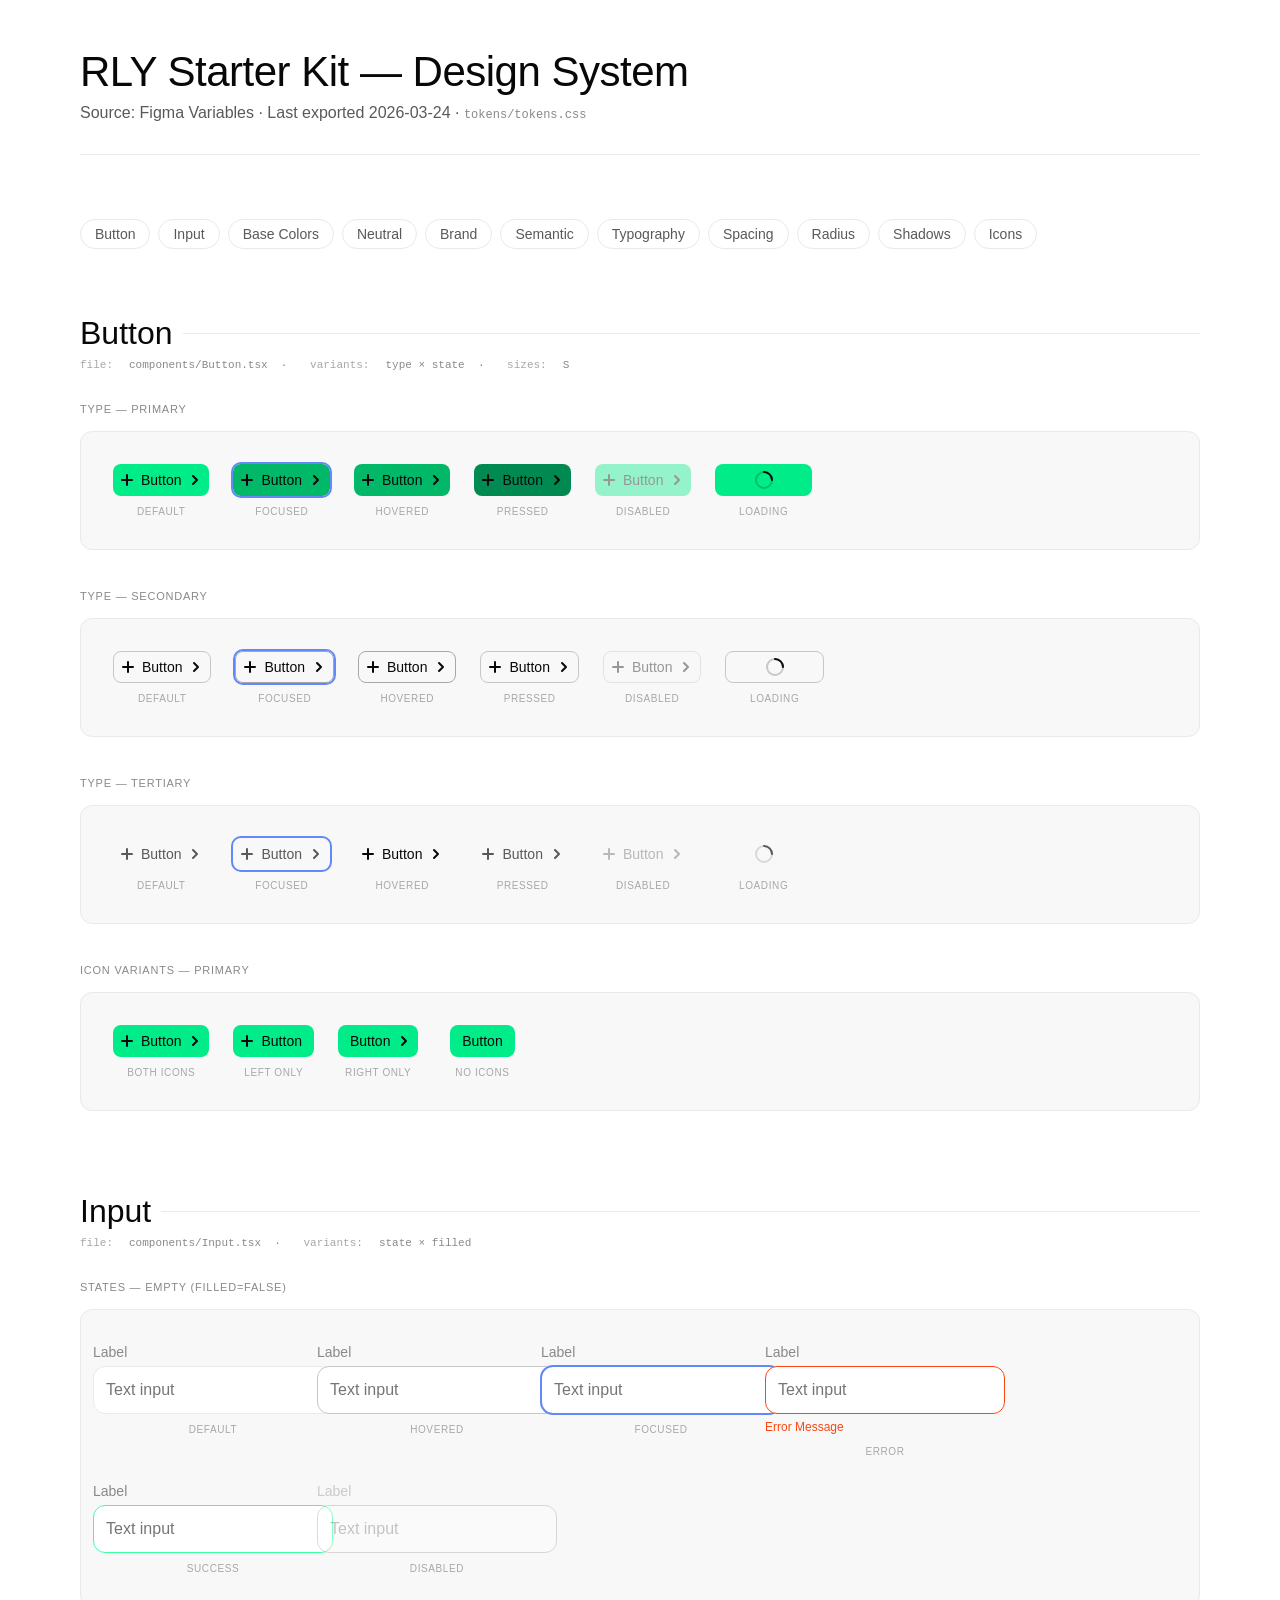
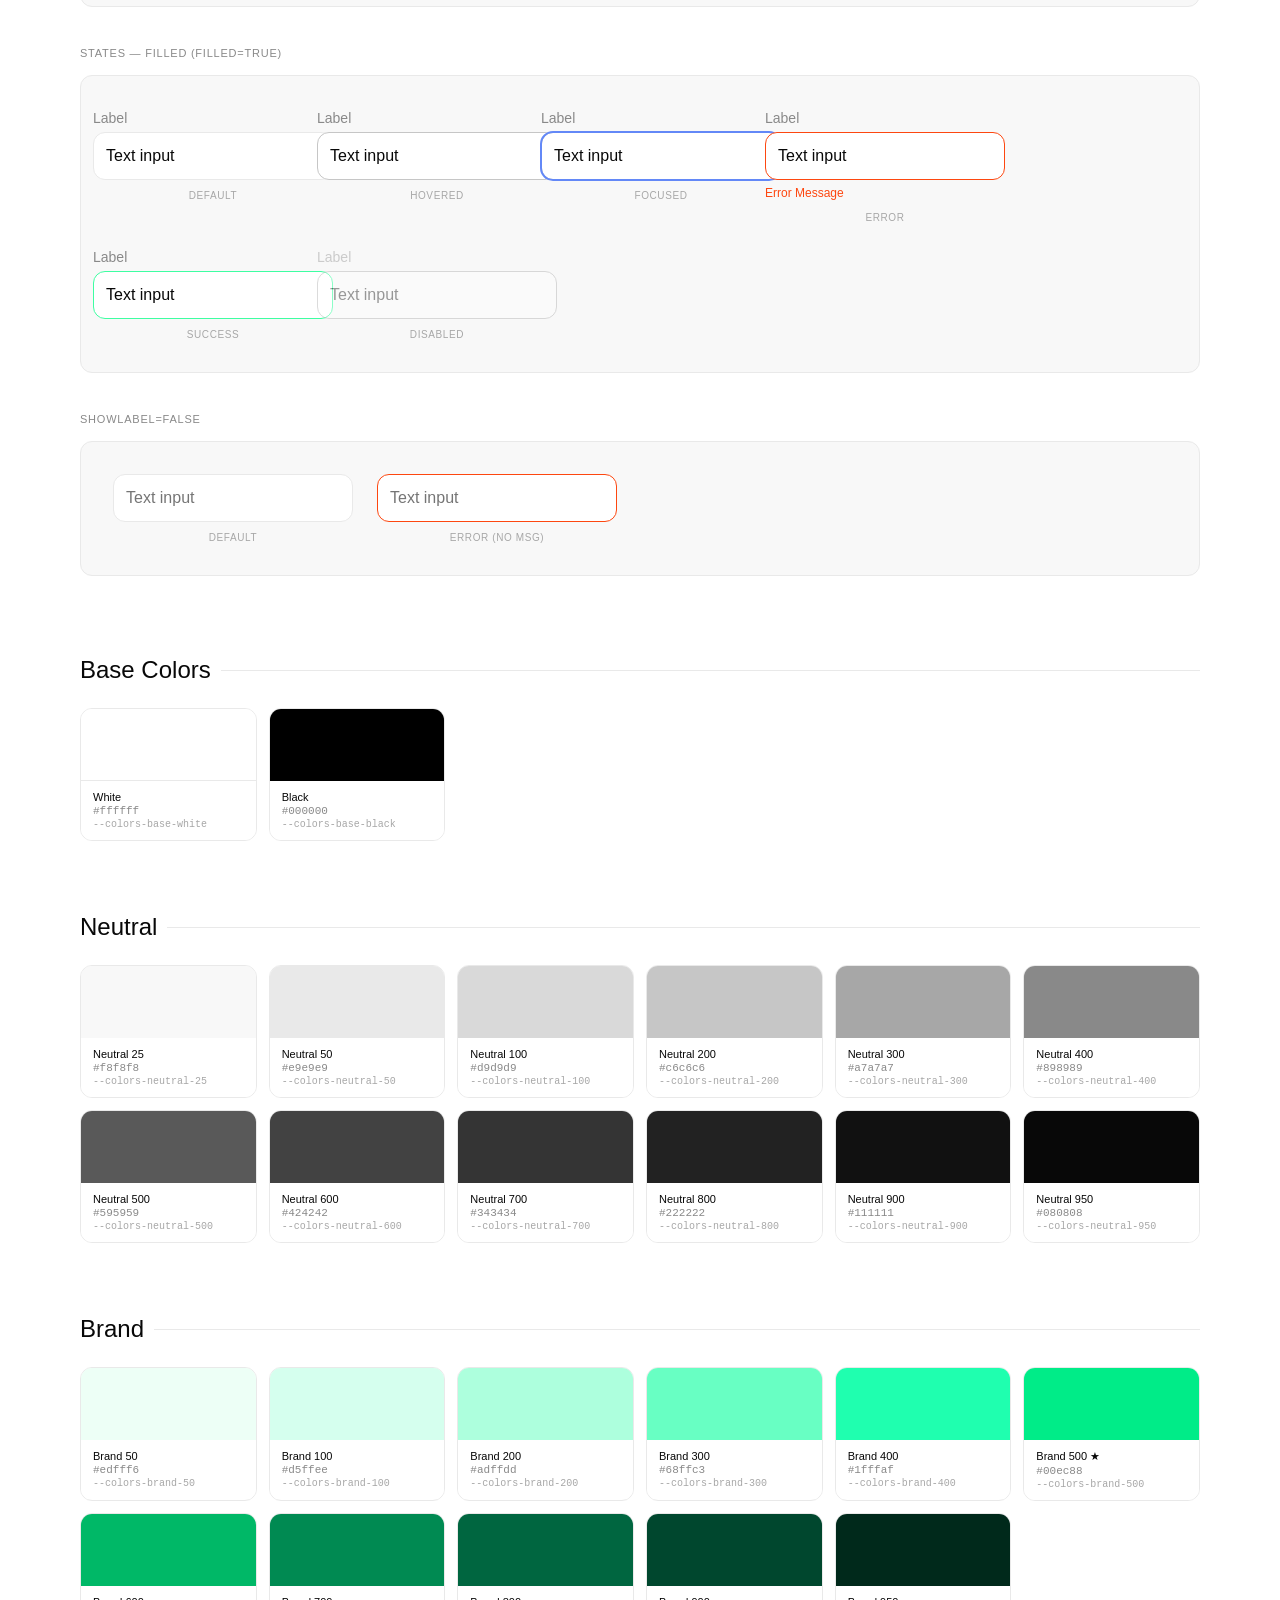
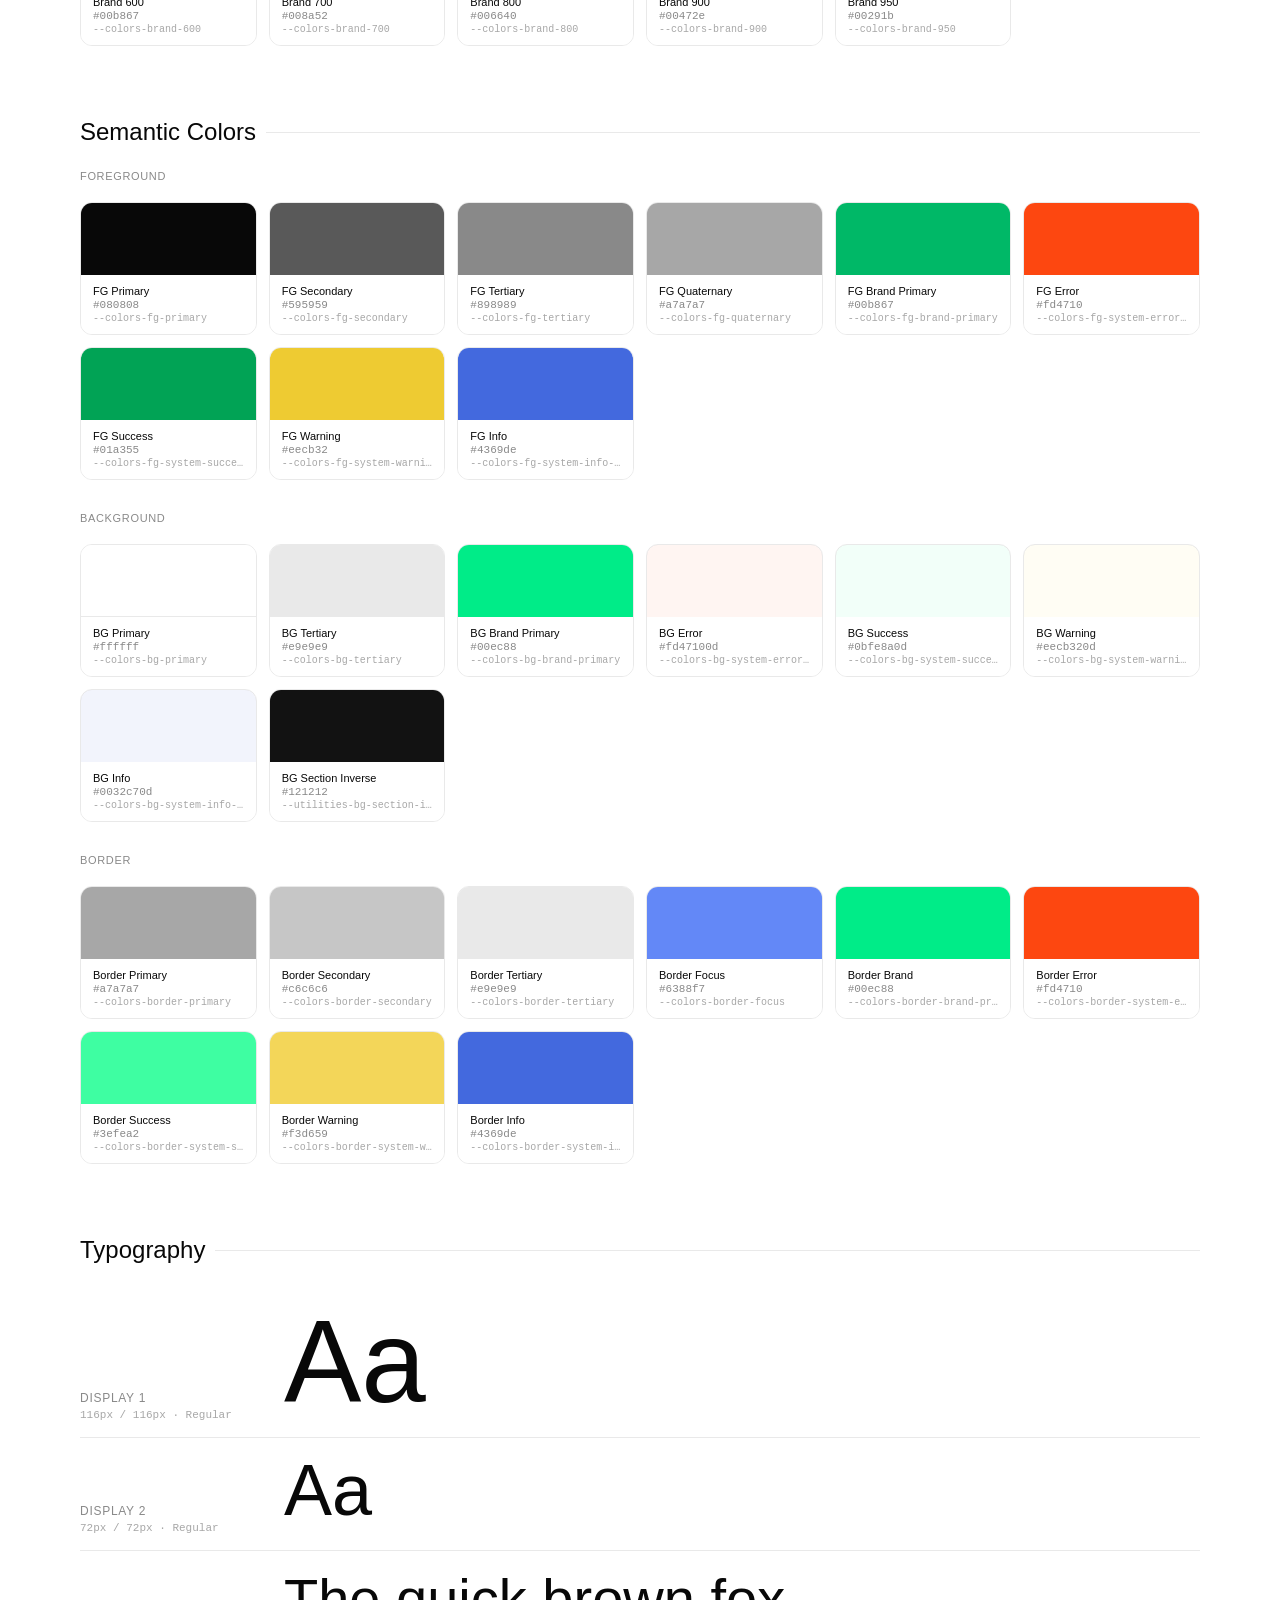
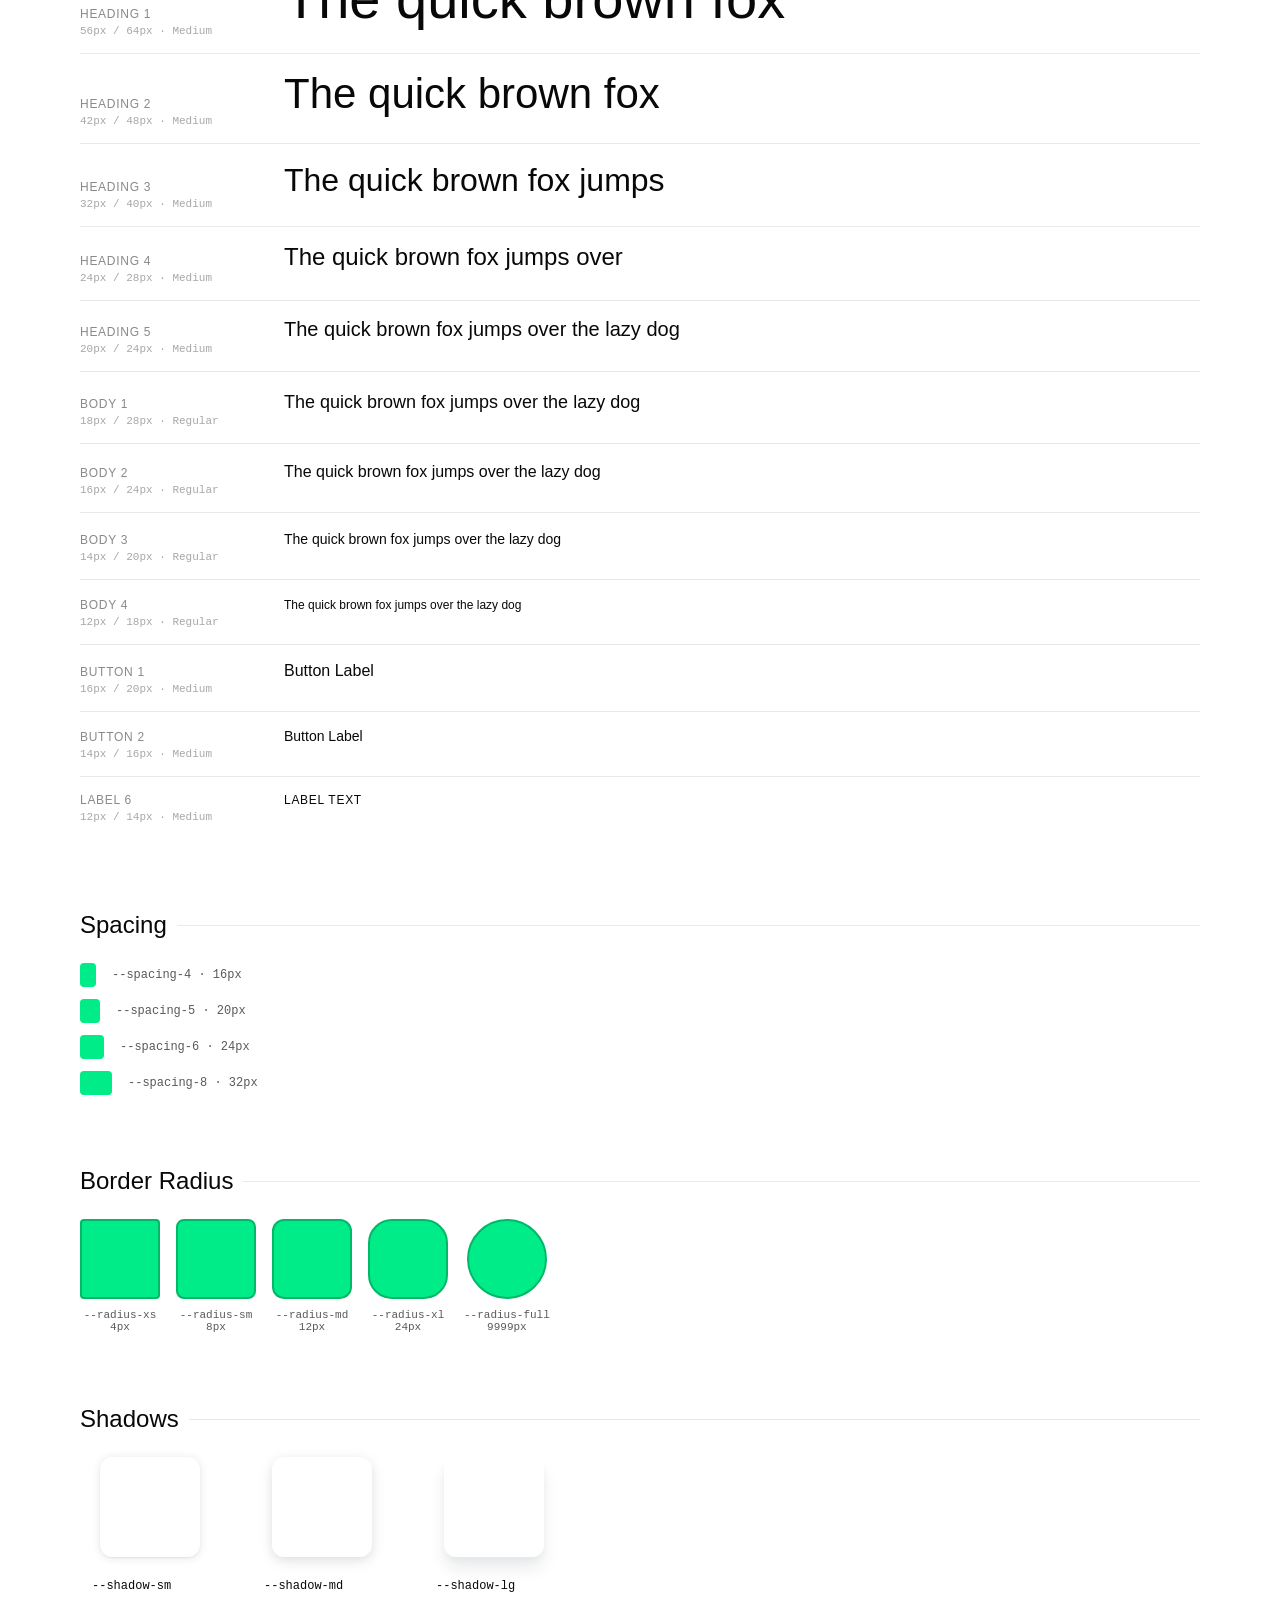
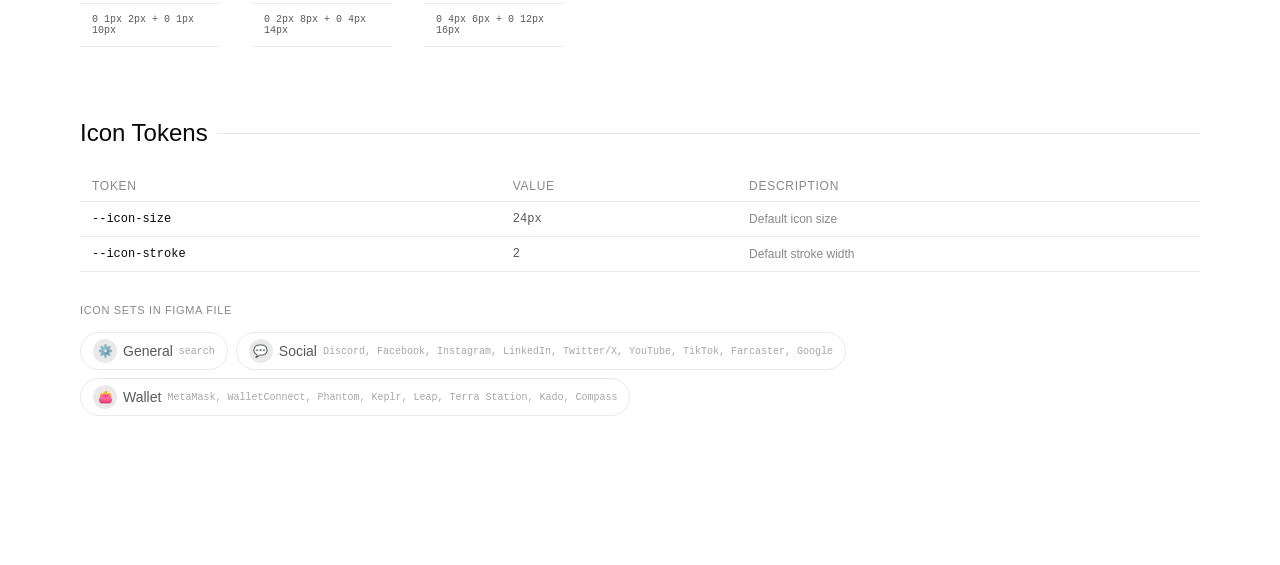
==== docs/index.html @ 826bba39 "Rename showcase to docs" ====
<!DOCTYPE html>
<html lang="en">
<head>
  <meta charset="UTF-8" />
  <meta name="viewport" content="width=device-width, initial-scale=1.0" />
  <title>RLY Starter Kit — Design System</title>
  <link rel="stylesheet" href="../tokens/tokens.css" />
  <style>
    *, *::before, *::after { box-sizing: border-box; margin: 0; padding: 0; }

    body {
      font-family: var(--font-family-body);
      background: var(--utilities-bg-section);
      color: var(--colors-fg-primary);
      padding: 48px 40px;
      max-width: 1200px;
      margin: 0 auto;
    }

    /* ── Layout ── */
    header {
      margin-bottom: 64px;
      border-bottom: 1px solid var(--colors-border-tertiary);
      padding-bottom: 32px;
    }
    header h1 {
      font-size: var(--heading-2-size);
      line-height: var(--heading-2-line-height);
      font-weight: 500;
      letter-spacing: -0.5px;
    }
    header p {
      font-size: var(--body-2-size);
      color: var(--colors-fg-secondary);
      margin-top: 8px;
    }

    nav {
      display: flex;
      flex-wrap: wrap;
      gap: 8px;
      margin-bottom: 64px;
    }
    nav a {
      font-size: var(--body-3-size);
      font-weight: 500;
      color: var(--colors-fg-secondary);
      text-decoration: none;
      padding: 6px 14px;
      border: 1px solid var(--colors-border-tertiary);
      border-radius: var(--radius-full);
      transition: all 0.15s;
    }
    nav a:hover {
      border-color: var(--colors-border-brand-primary);
      color: var(--colors-fg-brand-primary);
      background: var(--colors-bg-brand-primary);
      color: var(--colors-fg-primary);
    }

    section { margin-bottom: 72px; }
    section h2 {
      font-size: var(--heading-4-size);
      line-height: var(--heading-4-line-height);
      font-weight: 500;
      margin-bottom: 24px;
      display: flex;
      align-items: center;
      gap: 10px;
    }
    section h2::after {
      content: '';
      flex: 1;
      height: 1px;
      background: var(--colors-border-tertiary);
    }

    /* ── Token table ── */
    .token-table {
      width: 100%;
      border-collapse: collapse;
      font-size: var(--body-3-size);
    }
    .token-table thead th {
      text-align: left;
      padding: 8px 12px;
      font-size: var(--label-6-size);
      font-weight: 500;
      text-transform: uppercase;
      letter-spacing: 0.06em;
      color: var(--colors-fg-tertiary);
      border-bottom: 1px solid var(--colors-border-tertiary);
    }
    .token-table tbody tr:hover { background: var(--colors-neutral-25); }
    .token-table td {
      padding: 10px 12px;
      border-bottom: 1px solid var(--colors-border-tertiary);
      vertical-align: middle;
    }
    .token-name {
      font-family: "SF Mono", "Fira Code", monospace;
      font-size: 12px;
      color: var(--colors-fg-primary);
    }
    .token-value {
      font-family: "SF Mono", "Fira Code", monospace;
      font-size: 12px;
      color: var(--colors-fg-secondary);
    }

    /* ── Color swatches ── */
    .color-grid {
      display: grid;
      grid-template-columns: repeat(auto-fill, minmax(160px, 1fr));
      gap: 12px;
    }
    .swatch {
      border-radius: var(--radius-md);
      overflow: hidden;
      border: 1px solid var(--colors-border-tertiary);
    }
    .swatch-color {
      height: 72px;
      width: 100%;
    }
    .swatch-info {
      padding: 10px 12px;
      background: var(--colors-bg-primary);
    }
    .swatch-name {
      font-size: 11px;
      font-weight: 500;
      color: var(--colors-fg-primary);
      margin-bottom: 2px;
      white-space: nowrap;
      overflow: hidden;
      text-overflow: ellipsis;
    }
    .swatch-hex {
      font-family: "SF Mono", "Fira Code", monospace;
      font-size: 11px;
      color: var(--colors-fg-tertiary);
    }
    .swatch-var {
      font-family: "SF Mono", "Fira Code", monospace;
      font-size: 10px;
      color: var(--colors-fg-quaternary);
      margin-top: 2px;
      white-space: nowrap;
      overflow: hidden;
      text-overflow: ellipsis;
    }

    /* ── Typography specimens ── */
    .type-specimen {
      display: flex;
      align-items: baseline;
      gap: 24px;
      padding: 16px 0;
      border-bottom: 1px solid var(--colors-border-tertiary);
    }
    .type-specimen:last-child { border-bottom: none; }
    .type-meta {
      min-width: 180px;
      flex-shrink: 0;
    }
    .type-meta .type-label {
      font-size: var(--label-6-size);
      font-weight: 500;
      text-transform: uppercase;
      letter-spacing: 0.06em;
      color: var(--colors-fg-tertiary);
    }
    .type-meta .type-details {
      font-family: "SF Mono", "Fira Code", monospace;
      font-size: 11px;
      color: var(--colors-fg-quaternary);
      margin-top: 4px;
    }
    .type-preview { flex: 1; color: var(--colors-fg-primary); }

    /* ── Radius demos ── */
    .radius-grid {
      display: flex;
      flex-wrap: wrap;
      gap: 16px;
    }
    .radius-demo {
      display: flex;
      flex-direction: column;
      align-items: center;
      gap: 10px;
    }
    .radius-box {
      width: 80px;
      height: 80px;
      background: var(--colors-bg-brand-primary);
      border: 2px solid var(--colors-brand-600);
    }
    .radius-label {
      font-size: 11px;
      font-family: "SF Mono", "Fira Code", monospace;
      color: var(--colors-fg-secondary);
      text-align: center;
    }

    /* ── Spacing demos ── */
    .spacing-list { display: flex; flex-direction: column; gap: 12px; }
    .spacing-item { display: flex; align-items: center; gap: 16px; }
    .spacing-bar {
      height: 24px;
      background: var(--colors-bg-brand-primary);
      border-radius: var(--radius-xs);
      flex-shrink: 0;
    }
    .spacing-info {
      font-family: "SF Mono", "Fira Code", monospace;
      font-size: 12px;
      color: var(--colors-fg-secondary);
    }

    /* ── Shadow demos ── */
    .shadow-grid {
      display: flex;
      flex-wrap: wrap;
      gap: 32px;
    }
    .shadow-demo {
      display: flex;
      flex-direction: column;
      align-items: center;
      gap: 12px;
    }
    .shadow-box {
      width: 100px;
      height: 100px;
      background: var(--colors-bg-primary);
      border-radius: var(--radius-md);
    }
    .shadow-box.sm { box-shadow: var(--shadow-sm); }
    .shadow-box.md { box-shadow: var(--shadow-md); }
    .shadow-box.lg { box-shadow: var(--shadow-lg); }

    /* ── Icon chips ── */
    .icon-grid {
      display: flex;
      flex-wrap: wrap;
      gap: 8px;
    }
    .icon-chip {
      display: inline-flex;
      align-items: center;
      gap: 6px;
      padding: 6px 12px;
      border: 1px solid var(--colors-border-tertiary);
      border-radius: var(--radius-full);
      font-size: var(--body-3-size);
      color: var(--colors-fg-secondary);
    }
    .icon-chip span {
      font-size: 10px;
      font-family: "SF Mono", "Fira Code", monospace;
      color: var(--colors-fg-quaternary);
    }
    .icon-dot {
      width: var(--icon-size);
      height: var(--icon-size);
      border-radius: 50%;
      background: var(--colors-neutral-50);
      display: flex;
      align-items: center;
      justify-content: center;
      font-size: 12px;
    }

    /* ── Component showcase ── */
    .component-section {
      margin-bottom: 80px;
    }
    .component-header {
      margin-bottom: 32px;
    }
    .component-header h2 {
      font-size: var(--heading-3-size);
      line-height: var(--heading-3-line-height);
      font-weight: 500;
      display: flex;
      align-items: center;
      gap: 10px;
      margin-bottom: 6px;
    }
    .component-header h2::after {
      content: '';
      flex: 1;
      height: 1px;
      background: var(--colors-border-tertiary);
    }
    .component-meta {
      display: flex;
      gap: 16px;
      font-size: 11px;
      color: var(--colors-fg-tertiary);
      font-family: "SF Mono", "Fira Code", monospace;
    }
    .component-meta span { color: var(--colors-fg-quaternary); }

    /* variant grid */
    .variant-group { margin-bottom: 40px; }
    .variant-group-label {
      font-size: 11px;
      font-weight: 500;
      text-transform: uppercase;
      letter-spacing: 0.07em;
      color: var(--colors-fg-tertiary);
      margin-bottom: 16px;
    }
    .variant-row {
      display: flex;
      flex-wrap: wrap;
      gap: 24px;
      align-items: flex-start;
      padding: 32px;
      background: var(--colors-neutral-25);
      border-radius: var(--radius-md);
      border: 1px solid var(--colors-border-tertiary);
    }
    .variant-row.dark-bg {
      background: var(--utilities-bg-section-inverse);
      border-color: #333;
    }
    .variant-cell {
      display: flex;
      flex-direction: column;
      align-items: center;
      gap: 10px;
      min-width: 80px;
    }
    .variant-label {
      font-size: 10px;
      font-weight: 500;
      text-transform: uppercase;
      letter-spacing: 0.06em;
      color: var(--colors-fg-quaternary);
      text-align: center;
    }
    .variant-row.dark-bg .variant-label { color: #666; }

    /* ── Button component ── */
    .rly-btn {
      position: relative;
      display: inline-flex;
      align-items: center;
      justify-content: center;
      height: 32px;
      padding: 0 6px;
      border-radius: var(--radius-sm);
      border: none;
      cursor: pointer;
      outline: none;
      user-select: none;
      font-family: var(--font-family-body);
      font-size: var(--button-2-size);
      line-height: var(--button-2-line-height);
      font-weight: var(--button-2-weight);
      text-transform: capitalize;
      white-space: nowrap;
      gap: 0;
      transition: background 0.15s, border-color 0.15s, opacity 0.15s;
      overflow: hidden;
    }
    .rly-btn-text { padding: 0 6px; }
    .rly-btn-icon { display: flex; flex-shrink: 0; }

    /* Primary */
    .rly-btn-primary            { background: var(--colors-bg-brand-primary);   color: var(--colors-fg-primary); }
    .rly-btn-primary.hovered    { background: var(--colors-bg-brand-secondary);  }
    .rly-btn-primary.pressed    { background: var(--colors-bg-brand-tertiary);   }
    .rly-btn-primary.focused    { background: var(--colors-bg-brand-secondary); overflow: visible; }
    .rly-btn-primary.disabled   { background: var(--colors-bg-brand-primary); opacity: 0.4; cursor: not-allowed; }
    .rly-btn-primary.loading    { background: var(--colors-bg-brand-primary); }

    /* Secondary */
    .rly-btn-secondary          { background: transparent; color: var(--colors-fg-primary); border: 1px solid var(--colors-border-secondary); }
    .rly-btn-secondary.hovered  { border-color: var(--colors-border-primary); }
    .rly-btn-secondary.pressed  { border-color: var(--colors-border-secondary); }
    .rly-btn-secondary.focused  { border-color: var(--colors-border-primary); overflow: visible; }
    .rly-btn-secondary.disabled { border-color: var(--colors-border-secondary); opacity: 0.4; cursor: not-allowed; }
    .rly-btn-secondary.loading  { border-color: var(--colors-border-secondary); }

    /* Tertiary */
    .rly-btn-tertiary           { background: transparent; border: none; color: var(--colors-fg-secondary); }
    .rly-btn-tertiary.focused   { overflow: visible; }
    .rly-btn-tertiary.disabled  { opacity: 0.4; cursor: not-allowed; }

    /* Focus ring (rendered as ::after pseudo) */
    .rly-btn.focused::after {
      content: '';
      position: absolute;
      inset: -2px;
      border: 2px solid var(--colors-border-focus);
      border-radius: 10px;
      pointer-events: none;
    }
    .rly-btn-secondary.focused::after { inset: -3px; border-radius: 10px; }

    /* Spinner */
    .rly-spinner {
      position: absolute;
      left: 50%; top: 50%;
      transform: translate(-50%, -50%);
      width: 20px; height: 20px;
      animation: rly-spin 0.8s linear infinite;
    }
    @keyframes rly-spin { to { transform: translate(-50%,-50%) rotate(360deg); } }
    .rly-spinner circle { stroke: currentColor; stroke-opacity: 0.2; }
    .rly-spinner path   { stroke: currentColor; }
    .rly-btn.loading .rly-btn-text,
    .rly-btn.loading .rly-btn-icon { opacity: 0; }

    /* ── Input component ── */
    .rly-field {
      display: flex;
      flex-direction: column;
      gap: 4px;
      width: 240px;
    }
    .rly-field.disabled { opacity: 0.4; }
    .rly-field label {
      font-family: var(--font-family-body);
      font-size: var(--body-3-size);
      line-height: var(--body-3-line-height);
      font-weight: 400;
      color: var(--colors-fg-tertiary);
    }
    .rly-input-wrap {
      position: relative;
      display: flex;
      align-items: center;
      height: 48px;
      border-radius: var(--radius-md);
      border: 1px solid var(--colors-border-tertiary);
      background: var(--colors-bg-primary);
      overflow: hidden;
      transition: border-color 0.15s;
    }
    .rly-input-wrap.hovered  { border-color: var(--colors-border-secondary); }
    .rly-input-wrap.focused  { border-color: var(--colors-border-secondary); overflow: visible; }
    .rly-input-wrap.error    { border-color: var(--colors-border-system-error-primary); }
    .rly-input-wrap.success  { border-color: var(--colors-border-system-success-primary); }
    .rly-input-wrap.disabled { border-color: var(--colors-border-primary); }

    .rly-input-wrap input {
      flex: 1;
      padding: 8px 12px;
      border: none;
      outline: none;
      background: transparent;
      font-family: var(--font-family-body);
      font-size: var(--body-2-size);
      line-height: var(--body-2-line-height);
      font-weight: 400;
      color: var(--colors-fg-primary);
      pointer-events: none;
    }
    .rly-input-wrap input.placeholder { color: var(--colors-fg-secondary); }

    /* Focus ring */
    .rly-input-wrap.focused::after {
      content: '';
      position: absolute;
      inset: -2px;
      border: 2px solid var(--colors-border-focus);
      border-radius: 13px;
      pointer-events: none;
    }

    .rly-field .error-msg {
      font-family: var(--font-family-body);
      font-size: var(--body-4-size);
      line-height: var(--body-4-line-height);
      font-weight: 400;
      color: var(--colors-fg-system-error-primary);
    }

  </style>
</head>
<body>

  <header>
    <h1>RLY Starter Kit — Design System</h1>
    <p>Source: Figma Variables · Last exported 2026-03-24 · <code style="font-size:12px;color:var(--colors-fg-tertiary)">tokens/tokens.css</code></p>
  </header>

  <nav>
    <a href="#component-button">Button</a>
    <a href="#component-input">Input</a>
    <a href="#colors-base">Base Colors</a>
    <a href="#colors-neutral">Neutral</a>
    <a href="#colors-brand">Brand</a>
    <a href="#colors-semantic">Semantic</a>
    <a href="#typography">Typography</a>
    <a href="#spacing">Spacing</a>
    <a href="#radius">Radius</a>
    <a href="#shadows">Shadows</a>
    <a href="#icons">Icons</a>
  </nav>

  <!-- ════════════════════════════════════════════
       COMPONENTS
  ════════════════════════════════════════════ -->

  <!-- ── BUTTON ── -->
  <section id="component-button" class="component-section">
    <div class="component-header">
      <h2>Button</h2>
      <div class="component-meta">
        <span>file:</span> components/Button.tsx &nbsp;·&nbsp;
        <span>variants:</span> type × state &nbsp;·&nbsp;
        <span>sizes:</span> S
      </div>
    </div>

    <!-- Primary -->
    <div class="variant-group">
      <div class="variant-group-label">Type — Primary</div>
      <div class="variant-row">
        <div class="variant-cell">
          <button class="rly-btn rly-btn-primary">
            <span class="rly-btn-icon"><svg width="16" height="16" viewBox="0 0 16 16" fill="none"><path d="M8 3v10M3 8h10" stroke="currentColor" stroke-width="2" stroke-linecap="round"/></svg></span>
            <span class="rly-btn-text">Button</span>
            <span class="rly-btn-icon"><svg width="16" height="16" viewBox="0 0 16 16" fill="none"><path d="M6 4l4 4-4 4" stroke="currentColor" stroke-width="2" stroke-linecap="round" stroke-linejoin="round"/></svg></span>
          </button>
          <div class="variant-label">Default</div>
        </div>
        <div class="variant-cell">
          <button class="rly-btn rly-btn-primary focused">
            <span class="rly-btn-icon"><svg width="16" height="16" viewBox="0 0 16 16" fill="none"><path d="M8 3v10M3 8h10" stroke="currentColor" stroke-width="2" stroke-linecap="round"/></svg></span>
            <span class="rly-btn-text">Button</span>
            <span class="rly-btn-icon"><svg width="16" height="16" viewBox="0 0 16 16" fill="none"><path d="M6 4l4 4-4 4" stroke="currentColor" stroke-width="2" stroke-linecap="round" stroke-linejoin="round"/></svg></span>
          </button>
          <div class="variant-label">Focused</div>
        </div>
        <div class="variant-cell">
          <button class="rly-btn rly-btn-primary hovered">
            <span class="rly-btn-icon"><svg width="16" height="16" viewBox="0 0 16 16" fill="none"><path d="M8 3v10M3 8h10" stroke="currentColor" stroke-width="2" stroke-linecap="round"/></svg></span>
            <span class="rly-btn-text">Button</span>
            <span class="rly-btn-icon"><svg width="16" height="16" viewBox="0 0 16 16" fill="none"><path d="M6 4l4 4-4 4" stroke="currentColor" stroke-width="2" stroke-linecap="round" stroke-linejoin="round"/></svg></span>
          </button>
          <div class="variant-label">Hovered</div>
        </div>
        <div class="variant-cell">
          <button class="rly-btn rly-btn-primary pressed">
            <span class="rly-btn-icon"><svg width="16" height="16" viewBox="0 0 16 16" fill="none"><path d="M8 3v10M3 8h10" stroke="currentColor" stroke-width="2" stroke-linecap="round"/></svg></span>
            <span class="rly-btn-text">Button</span>
            <span class="rly-btn-icon"><svg width="16" height="16" viewBox="0 0 16 16" fill="none"><path d="M6 4l4 4-4 4" stroke="currentColor" stroke-width="2" stroke-linecap="round" stroke-linejoin="round"/></svg></span>
          </button>
          <div class="variant-label">Pressed</div>
        </div>
        <div class="variant-cell">
          <button class="rly-btn rly-btn-primary disabled" disabled>
            <span class="rly-btn-icon"><svg width="16" height="16" viewBox="0 0 16 16" fill="none"><path d="M8 3v10M3 8h10" stroke="currentColor" stroke-width="2" stroke-linecap="round"/></svg></span>
            <span class="rly-btn-text">Button</span>
            <span class="rly-btn-icon"><svg width="16" height="16" viewBox="0 0 16 16" fill="none"><path d="M6 4l4 4-4 4" stroke="currentColor" stroke-width="2" stroke-linecap="round" stroke-linejoin="round"/></svg></span>
          </button>
          <div class="variant-label">Disabled</div>
        </div>
        <div class="variant-cell">
          <button class="rly-btn rly-btn-primary loading">
            <span class="rly-btn-icon"><svg width="16" height="16" viewBox="0 0 16 16" fill="none"><path d="M8 3v10M3 8h10" stroke="currentColor" stroke-width="2" stroke-linecap="round"/></svg></span>
            <span class="rly-btn-text">Button</span>
            <span class="rly-btn-icon"><svg width="16" height="16" viewBox="0 0 16 16" fill="none"><path d="M6 4l4 4-4 4" stroke="currentColor" stroke-width="2" stroke-linecap="round" stroke-linejoin="round"/></svg></span>
            <svg class="rly-spinner" viewBox="0 0 20 20" fill="none">
              <circle cx="10" cy="10" r="8" stroke-width="2"/>
              <path d="M10 2a8 8 0 0 1 8 8" stroke-width="2" stroke-linecap="round"/>
            </svg>
          </button>
          <div class="variant-label">Loading</div>
        </div>
      </div>
    </div>

    <!-- Secondary -->
    <div class="variant-group">
      <div class="variant-group-label">Type — Secondary</div>
      <div class="variant-row">
        <div class="variant-cell">
          <button class="rly-btn rly-btn-secondary">
            <span class="rly-btn-icon"><svg width="16" height="16" viewBox="0 0 16 16" fill="none"><path d="M8 3v10M3 8h10" stroke="currentColor" stroke-width="2" stroke-linecap="round"/></svg></span>
            <span class="rly-btn-text">Button</span>
            <span class="rly-btn-icon"><svg width="16" height="16" viewBox="0 0 16 16" fill="none"><path d="M6 4l4 4-4 4" stroke="currentColor" stroke-width="2" stroke-linecap="round" stroke-linejoin="round"/></svg></span>
          </button>
          <div class="variant-label">Default</div>
        </div>
        <div class="variant-cell">
          <button class="rly-btn rly-btn-secondary focused">
            <span class="rly-btn-icon"><svg width="16" height="16" viewBox="0 0 16 16" fill="none"><path d="M8 3v10M3 8h10" stroke="currentColor" stroke-width="2" stroke-linecap="round"/></svg></span>
            <span class="rly-btn-text">Button</span>
            <span class="rly-btn-icon"><svg width="16" height="16" viewBox="0 0 16 16" fill="none"><path d="M6 4l4 4-4 4" stroke="currentColor" stroke-width="2" stroke-linecap="round" stroke-linejoin="round"/></svg></span>
          </button>
          <div class="variant-label">Focused</div>
        </div>
        <div class="variant-cell">
          <button class="rly-btn rly-btn-secondary hovered">
            <span class="rly-btn-icon"><svg width="16" height="16" viewBox="0 0 16 16" fill="none"><path d="M8 3v10M3 8h10" stroke="currentColor" stroke-width="2" stroke-linecap="round"/></svg></span>
            <span class="rly-btn-text">Button</span>
            <span class="rly-btn-icon"><svg width="16" height="16" viewBox="0 0 16 16" fill="none"><path d="M6 4l4 4-4 4" stroke="currentColor" stroke-width="2" stroke-linecap="round" stroke-linejoin="round"/></svg></span>
          </button>
          <div class="variant-label">Hovered</div>
        </div>
        <div class="variant-cell">
          <button class="rly-btn rly-btn-secondary pressed">
            <span class="rly-btn-icon"><svg width="16" height="16" viewBox="0 0 16 16" fill="none"><path d="M8 3v10M3 8h10" stroke="currentColor" stroke-width="2" stroke-linecap="round"/></svg></span>
            <span class="rly-btn-text">Button</span>
            <span class="rly-btn-icon"><svg width="16" height="16" viewBox="0 0 16 16" fill="none"><path d="M6 4l4 4-4 4" stroke="currentColor" stroke-width="2" stroke-linecap="round" stroke-linejoin="round"/></svg></span>
          </button>
          <div class="variant-label">Pressed</div>
        </div>
        <div class="variant-cell">
          <button class="rly-btn rly-btn-secondary disabled" disabled>
            <span class="rly-btn-icon"><svg width="16" height="16" viewBox="0 0 16 16" fill="none"><path d="M8 3v10M3 8h10" stroke="currentColor" stroke-width="2" stroke-linecap="round"/></svg></span>
            <span class="rly-btn-text">Button</span>
            <span class="rly-btn-icon"><svg width="16" height="16" viewBox="0 0 16 16" fill="none"><path d="M6 4l4 4-4 4" stroke="currentColor" stroke-width="2" stroke-linecap="round" stroke-linejoin="round"/></svg></span>
          </button>
          <div class="variant-label">Disabled</div>
        </div>
        <div class="variant-cell">
          <button class="rly-btn rly-btn-secondary loading">
            <span class="rly-btn-icon"><svg width="16" height="16" viewBox="0 0 16 16" fill="none"><path d="M8 3v10M3 8h10" stroke="currentColor" stroke-width="2" stroke-linecap="round"/></svg></span>
            <span class="rly-btn-text">Button</span>
            <span class="rly-btn-icon"><svg width="16" height="16" viewBox="0 0 16 16" fill="none"><path d="M6 4l4 4-4 4" stroke="currentColor" stroke-width="2" stroke-linecap="round" stroke-linejoin="round"/></svg></span>
            <svg class="rly-spinner" viewBox="0 0 20 20" fill="none">
              <circle cx="10" cy="10" r="8" stroke-width="2"/>
              <path d="M10 2a8 8 0 0 1 8 8" stroke-width="2" stroke-linecap="round"/>
            </svg>
          </button>
          <div class="variant-label">Loading</div>
        </div>
      </div>
    </div>

    <!-- Tertiary -->
    <div class="variant-group">
      <div class="variant-group-label">Type — Tertiary</div>
      <div class="variant-row">
        <div class="variant-cell">
          <button class="rly-btn rly-btn-tertiary">
            <span class="rly-btn-icon"><svg width="16" height="16" viewBox="0 0 16 16" fill="none"><path d="M8 3v10M3 8h10" stroke="currentColor" stroke-width="2" stroke-linecap="round"/></svg></span>
            <span class="rly-btn-text">Button</span>
            <span class="rly-btn-icon"><svg width="16" height="16" viewBox="0 0 16 16" fill="none"><path d="M6 4l4 4-4 4" stroke="currentColor" stroke-width="2" stroke-linecap="round" stroke-linejoin="round"/></svg></span>
          </button>
          <div class="variant-label">Default</div>
        </div>
        <div class="variant-cell">
          <button class="rly-btn rly-btn-tertiary focused">
            <span class="rly-btn-icon"><svg width="16" height="16" viewBox="0 0 16 16" fill="none"><path d="M8 3v10M3 8h10" stroke="currentColor" stroke-width="2" stroke-linecap="round"/></svg></span>
            <span class="rly-btn-text">Button</span>
            <span class="rly-btn-icon"><svg width="16" height="16" viewBox="0 0 16 16" fill="none"><path d="M6 4l4 4-4 4" stroke="currentColor" stroke-width="2" stroke-linecap="round" stroke-linejoin="round"/></svg></span>
          </button>
          <div class="variant-label">Focused</div>
        </div>
        <div class="variant-cell">
          <button class="rly-btn rly-btn-tertiary hovered" style="color:var(--colors-fg-primary)">
            <span class="rly-btn-icon"><svg width="16" height="16" viewBox="0 0 16 16" fill="none"><path d="M8 3v10M3 8h10" stroke="currentColor" stroke-width="2" stroke-linecap="round"/></svg></span>
            <span class="rly-btn-text">Button</span>
            <span class="rly-btn-icon"><svg width="16" height="16" viewBox="0 0 16 16" fill="none"><path d="M6 4l4 4-4 4" stroke="currentColor" stroke-width="2" stroke-linecap="round" stroke-linejoin="round"/></svg></span>
          </button>
          <div class="variant-label">Hovered</div>
        </div>
        <div class="variant-cell">
          <button class="rly-btn rly-btn-tertiary pressed">
            <span class="rly-btn-icon"><svg width="16" height="16" viewBox="0 0 16 16" fill="none"><path d="M8 3v10M3 8h10" stroke="currentColor" stroke-width="2" stroke-linecap="round"/></svg></span>
            <span class="rly-btn-text">Button</span>
            <span class="rly-btn-icon"><svg width="16" height="16" viewBox="0 0 16 16" fill="none"><path d="M6 4l4 4-4 4" stroke="currentColor" stroke-width="2" stroke-linecap="round" stroke-linejoin="round"/></svg></span>
          </button>
          <div class="variant-label">Pressed</div>
        </div>
        <div class="variant-cell">
          <button class="rly-btn rly-btn-tertiary disabled" disabled>
            <span class="rly-btn-icon"><svg width="16" height="16" viewBox="0 0 16 16" fill="none"><path d="M8 3v10M3 8h10" stroke="currentColor" stroke-width="2" stroke-linecap="round"/></svg></span>
            <span class="rly-btn-text">Button</span>
            <span class="rly-btn-icon"><svg width="16" height="16" viewBox="0 0 16 16" fill="none"><path d="M6 4l4 4-4 4" stroke="currentColor" stroke-width="2" stroke-linecap="round" stroke-linejoin="round"/></svg></span>
          </button>
          <div class="variant-label">Disabled</div>
        </div>
        <div class="variant-cell">
          <button class="rly-btn rly-btn-tertiary loading">
            <span class="rly-btn-icon"><svg width="16" height="16" viewBox="0 0 16 16" fill="none"><path d="M8 3v10M3 8h10" stroke="currentColor" stroke-width="2" stroke-linecap="round"/></svg></span>
            <span class="rly-btn-text">Button</span>
            <span class="rly-btn-icon"><svg width="16" height="16" viewBox="0 0 16 16" fill="none"><path d="M6 4l4 4-4 4" stroke="currentColor" stroke-width="2" stroke-linecap="round" stroke-linejoin="round"/></svg></span>
            <svg class="rly-spinner" viewBox="0 0 20 20" fill="none">
              <circle cx="10" cy="10" r="8" stroke-width="2"/>
              <path d="M10 2a8 8 0 0 1 8 8" stroke-width="2" stroke-linecap="round"/>
            </svg>
          </button>
          <div class="variant-label">Loading</div>
        </div>
      </div>
    </div>

    <!-- Icon variants -->
    <div class="variant-group">
      <div class="variant-group-label">Icon variants — Primary</div>
      <div class="variant-row">
        <div class="variant-cell">
          <button class="rly-btn rly-btn-primary">
            <span class="rly-btn-icon"><svg width="16" height="16" viewBox="0 0 16 16" fill="none"><path d="M8 3v10M3 8h10" stroke="currentColor" stroke-width="2" stroke-linecap="round"/></svg></span>
            <span class="rly-btn-text">Button</span>
            <span class="rly-btn-icon"><svg width="16" height="16" viewBox="0 0 16 16" fill="none"><path d="M6 4l4 4-4 4" stroke="currentColor" stroke-width="2" stroke-linecap="round" stroke-linejoin="round"/></svg></span>
          </button>
          <div class="variant-label">Both icons</div>
        </div>
        <div class="variant-cell">
          <button class="rly-btn rly-btn-primary">
            <span class="rly-btn-icon"><svg width="16" height="16" viewBox="0 0 16 16" fill="none"><path d="M8 3v10M3 8h10" stroke="currentColor" stroke-width="2" stroke-linecap="round"/></svg></span>
            <span class="rly-btn-text">Button</span>
          </button>
          <div class="variant-label">Left only</div>
        </div>
        <div class="variant-cell">
          <button class="rly-btn rly-btn-primary">
            <span class="rly-btn-text">Button</span>
            <span class="rly-btn-icon"><svg width="16" height="16" viewBox="0 0 16 16" fill="none"><path d="M6 4l4 4-4 4" stroke="currentColor" stroke-width="2" stroke-linecap="round" stroke-linejoin="round"/></svg></span>
          </button>
          <div class="variant-label">Right only</div>
        </div>
        <div class="variant-cell">
          <button class="rly-btn rly-btn-primary">
            <span class="rly-btn-text">Button</span>
          </button>
          <div class="variant-label">No icons</div>
        </div>
      </div>
    </div>
  </section>

  <!-- ── INPUT ── -->
  <section id="component-input" class="component-section">
    <div class="component-header">
      <h2>Input</h2>
      <div class="component-meta">
        <span>file:</span> components/Input.tsx &nbsp;·&nbsp;
        <span>variants:</span> state × filled
      </div>
    </div>

    <!-- States: empty -->
    <div class="variant-group">
      <div class="variant-group-label">States — Empty (filled=false)</div>
      <div class="variant-row" style="align-items:flex-start; flex-wrap:wrap;">
        <div class="variant-cell" style="width:200px;">
          <div class="rly-field">
            <label>Label</label>
            <div class="rly-input-wrap">
              <input type="text" placeholder="Text input" class="placeholder" readonly />
            </div>
          </div>
          <div class="variant-label">Default</div>
        </div>
        <div class="variant-cell" style="width:200px;">
          <div class="rly-field">
            <label>Label</label>
            <div class="rly-input-wrap hovered">
              <input type="text" placeholder="Text input" class="placeholder" readonly />
            </div>
          </div>
          <div class="variant-label">Hovered</div>
        </div>
        <div class="variant-cell" style="width:200px;">
          <div class="rly-field">
            <label>Label</label>
            <div class="rly-input-wrap focused">
              <input type="text" placeholder="Text input" class="placeholder" readonly />
            </div>
          </div>
          <div class="variant-label">Focused</div>
        </div>
        <div class="variant-cell" style="width:200px;">
          <div class="rly-field">
            <label>Label</label>
            <div class="rly-input-wrap error">
              <input type="text" placeholder="Text input" class="placeholder" readonly />
            </div>
            <p class="error-msg">Error Message</p>
          </div>
          <div class="variant-label">Error</div>
        </div>
        <div class="variant-cell" style="width:200px;">
          <div class="rly-field">
            <label>Label</label>
            <div class="rly-input-wrap success">
              <input type="text" placeholder="Text input" class="placeholder" readonly />
            </div>
          </div>
          <div class="variant-label">Success</div>
        </div>
        <div class="variant-cell" style="width:200px;">
          <div class="rly-field disabled">
            <label>Label</label>
            <div class="rly-input-wrap disabled">
              <input type="text" placeholder="Text input" class="placeholder" readonly disabled />
            </div>
          </div>
          <div class="variant-label">Disabled</div>
        </div>
      </div>
    </div>

    <!-- States: filled -->
    <div class="variant-group">
      <div class="variant-group-label">States — Filled (filled=true)</div>
      <div class="variant-row" style="align-items:flex-start; flex-wrap:wrap;">
        <div class="variant-cell" style="width:200px;">
          <div class="rly-field">
            <label>Label</label>
            <div class="rly-input-wrap">
              <input type="text" value="Text input" readonly />
            </div>
          </div>
          <div class="variant-label">Default</div>
        </div>
        <div class="variant-cell" style="width:200px;">
          <div class="rly-field">
            <label>Label</label>
            <div class="rly-input-wrap hovered">
              <input type="text" value="Text input" readonly />
            </div>
          </div>
          <div class="variant-label">Hovered</div>
        </div>
        <div class="variant-cell" style="width:200px;">
          <div class="rly-field">
            <label>Label</label>
            <div class="rly-input-wrap focused">
              <input type="text" value="Text input" readonly />
            </div>
          </div>
          <div class="variant-label">Focused</div>
        </div>
        <div class="variant-cell" style="width:200px;">
          <div class="rly-field">
            <label>Label</label>
            <div class="rly-input-wrap error">
              <input type="text" value="Text input" readonly />
            </div>
            <p class="error-msg">Error Message</p>
          </div>
          <div class="variant-label">Error</div>
        </div>
        <div class="variant-cell" style="width:200px;">
          <div class="rly-field">
            <label>Label</label>
            <div class="rly-input-wrap success">
              <input type="text" value="Text input" readonly />
            </div>
          </div>
          <div class="variant-label">Success</div>
        </div>
        <div class="variant-cell" style="width:200px;">
          <div class="rly-field disabled">
            <label>Label</label>
            <div class="rly-input-wrap disabled">
              <input type="text" value="Text input" readonly disabled />
            </div>
          </div>
          <div class="variant-label">Disabled</div>
        </div>
      </div>
    </div>

    <!-- No label variant -->
    <div class="variant-group">
      <div class="variant-group-label">showLabel=false</div>
      <div class="variant-row">
        <div class="variant-cell">
          <div class="rly-field">
            <div class="rly-input-wrap">
              <input type="text" placeholder="Text input" class="placeholder" readonly />
            </div>
          </div>
          <div class="variant-label">Default</div>
        </div>
        <div class="variant-cell">
          <div class="rly-field">
            <div class="rly-input-wrap error">
              <input type="text" placeholder="Text input" class="placeholder" readonly />
            </div>
          </div>
          <div class="variant-label">Error (no msg)</div>
        </div>
      </div>
    </div>
  </section>

  <!-- ════════════════════════════════════════════
       TOKENS
  ════════════════════════════════════════════ -->

  <!-- ── BASE COLORS ── -->
  <section id="colors-base">
    <h2>Base Colors</h2>
    <div class="color-grid">
      <div class="swatch">
        <div class="swatch-color" style="background:var(--colors-base-white);border-bottom:1px solid var(--colors-border-tertiary)"></div>
        <div class="swatch-info"><div class="swatch-name">White</div><div class="swatch-hex">#ffffff</div><div class="swatch-var">--colors-base-white</div></div>
      </div>
      <div class="swatch">
        <div class="swatch-color" style="background:var(--colors-base-black)"></div>
        <div class="swatch-info"><div class="swatch-name">Black</div><div class="swatch-hex">#000000</div><div class="swatch-var">--colors-base-black</div></div>
      </div>
    </div>
  </section>

  <!-- ── NEUTRAL ── -->
  <section id="colors-neutral">
    <h2>Neutral</h2>
    <div class="color-grid">
      <div class="swatch"><div class="swatch-color" style="background:var(--colors-neutral-25)"></div><div class="swatch-info"><div class="swatch-name">Neutral 25</div><div class="swatch-hex">#f8f8f8</div><div class="swatch-var">--colors-neutral-25</div></div></div>
      <div class="swatch"><div class="swatch-color" style="background:var(--colors-neutral-50)"></div><div class="swatch-info"><div class="swatch-name">Neutral 50</div><div class="swatch-hex">#e9e9e9</div><div class="swatch-var">--colors-neutral-50</div></div></div>
      <div class="swatch"><div class="swatch-color" style="background:var(--colors-neutral-100)"></div><div class="swatch-info"><div class="swatch-name">Neutral 100</div><div class="swatch-hex">#d9d9d9</div><div class="swatch-var">--colors-neutral-100</div></div></div>
      <div class="swatch"><div class="swatch-color" style="background:var(--colors-neutral-200)"></div><div class="swatch-info"><div class="swatch-name">Neutral 200</div><div class="swatch-hex">#c6c6c6</div><div class="swatch-var">--colors-neutral-200</div></div></div>
      <div class="swatch"><div class="swatch-color" style="background:var(--colors-neutral-300)"></div><div class="swatch-info"><div class="swatch-name">Neutral 300</div><div class="swatch-hex">#a7a7a7</div><div class="swatch-var">--colors-neutral-300</div></div></div>
      <div class="swatch"><div class="swatch-color" style="background:var(--colors-neutral-400)"></div><div class="swatch-info"><div class="swatch-name">Neutral 400</div><div class="swatch-hex">#898989</div><div class="swatch-var">--colors-neutral-400</div></div></div>
      <div class="swatch"><div class="swatch-color" style="background:var(--colors-neutral-500)"></div><div class="swatch-info"><div class="swatch-name">Neutral 500</div><div class="swatch-hex">#595959</div><div class="swatch-var">--colors-neutral-500</div></div></div>
      <div class="swatch"><div class="swatch-color" style="background:var(--colors-neutral-600)"></div><div class="swatch-info"><div class="swatch-name">Neutral 600</div><div class="swatch-hex">#424242</div><div class="swatch-var">--colors-neutral-600</div></div></div>
      <div class="swatch"><div class="swatch-color" style="background:var(--colors-neutral-700)"></div><div class="swatch-info"><div class="swatch-name">Neutral 700</div><div class="swatch-hex">#343434</div><div class="swatch-var">--colors-neutral-700</div></div></div>
      <div class="swatch"><div class="swatch-color" style="background:var(--colors-neutral-800)"></div><div class="swatch-info"><div class="swatch-name">Neutral 800</div><div class="swatch-hex">#222222</div><div class="swatch-var">--colors-neutral-800</div></div></div>
      <div class="swatch"><div class="swatch-color" style="background:var(--colors-neutral-900)"></div><div class="swatch-info"><div class="swatch-name">Neutral 900</div><div class="swatch-hex">#111111</div><div class="swatch-var">--colors-neutral-900</div></div></div>
      <div class="swatch"><div class="swatch-color" style="background:var(--colors-neutral-950)"></div><div class="swatch-info"><div class="swatch-name">Neutral 950</div><div class="swatch-hex">#080808</div><div class="swatch-var">--colors-neutral-950</div></div></div>
    </div>
  </section>

  <!-- ── BRAND ── -->
  <section id="colors-brand">
    <h2>Brand</h2>
    <div class="color-grid">
      <div class="swatch"><div class="swatch-color" style="background:var(--colors-brand-50)"></div><div class="swatch-info"><div class="swatch-name">Brand 50</div><div class="swatch-hex">#edfff6</div><div class="swatch-var">--colors-brand-50</div></div></div>
      <div class="swatch"><div class="swatch-color" style="background:var(--colors-brand-100)"></div><div class="swatch-info"><div class="swatch-name">Brand 100</div><div class="swatch-hex">#d5ffee</div><div class="swatch-var">--colors-brand-100</div></div></div>
      <div class="swatch"><div class="swatch-color" style="background:var(--colors-brand-200)"></div><div class="swatch-info"><div class="swatch-name">Brand 200</div><div class="swatch-hex">#adffdd</div><div class="swatch-var">--colors-brand-200</div></div></div>
      <div class="swatch"><div class="swatch-color" style="background:var(--colors-brand-300)"></div><div class="swatch-info"><div class="swatch-name">Brand 300</div><div class="swatch-hex">#68ffc3</div><div class="swatch-var">--colors-brand-300</div></div></div>
      <div class="swatch"><div class="swatch-color" style="background:var(--colors-brand-400)"></div><div class="swatch-info"><div class="swatch-name">Brand 400</div><div class="swatch-hex">#1fffaf</div><div class="swatch-var">--colors-brand-400</div></div></div>
      <div class="swatch"><div class="swatch-color" style="background:var(--colors-brand-500)"></div><div class="swatch-info"><div class="swatch-name">Brand 500 ★</div><div class="swatch-hex">#00ec88</div><div class="swatch-var">--colors-brand-500</div></div></div>
      <div class="swatch"><div class="swatch-color" style="background:var(--colors-brand-600)"></div><div class="swatch-info"><div class="swatch-name">Brand 600</div><div class="swatch-hex">#00b867</div><div class="swatch-var">--colors-brand-600</div></div></div>
      <div class="swatch"><div class="swatch-color" style="background:var(--colors-brand-700)"></div><div class="swatch-info"><div class="swatch-name">Brand 700</div><div class="swatch-hex">#008a52</div><div class="swatch-var">--colors-brand-700</div></div></div>
      <div class="swatch"><div class="swatch-color" style="background:var(--colors-brand-800)"></div><div class="swatch-info"><div class="swatch-name">Brand 800</div><div class="swatch-hex">#006640</div><div class="swatch-var">--colors-brand-800</div></div></div>
      <div class="swatch"><div class="swatch-color" style="background:var(--colors-brand-900)"></div><div class="swatch-info"><div class="swatch-name">Brand 900</div><div class="swatch-hex">#00472e</div><div class="swatch-var">--colors-brand-900</div></div></div>
      <div class="swatch"><div class="swatch-color" style="background:var(--colors-brand-950)"></div><div class="swatch-info"><div class="swatch-name">Brand 950</div><div class="swatch-hex">#00291b</div><div class="swatch-var">--colors-brand-950</div></div></div>
    </div>
  </section>

  <!-- ── SEMANTIC COLORS ── -->
  <section id="colors-semantic">
    <h2>Semantic Colors</h2>

    <p style="font-size:var(--body-3-size);color:var(--colors-fg-tertiary);margin-bottom:20px;font-weight:500;text-transform:uppercase;letter-spacing:0.06em;font-size:11px;">Foreground</p>
    <div class="color-grid" style="margin-bottom:32px;">
      <div class="swatch"><div class="swatch-color" style="background:var(--colors-fg-primary)"></div><div class="swatch-info"><div class="swatch-name">FG Primary</div><div class="swatch-hex">#080808</div><div class="swatch-var">--colors-fg-primary</div></div></div>
      <div class="swatch"><div class="swatch-color" style="background:var(--colors-fg-secondary)"></div><div class="swatch-info"><div class="swatch-name">FG Secondary</div><div class="swatch-hex">#595959</div><div class="swatch-var">--colors-fg-secondary</div></div></div>
      <div class="swatch"><div class="swatch-color" style="background:var(--colors-fg-tertiary)"></div><div class="swatch-info"><div class="swatch-name">FG Tertiary</div><div class="swatch-hex">#898989</div><div class="swatch-var">--colors-fg-tertiary</div></div></div>
      <div class="swatch"><div class="swatch-color" style="background:var(--colors-fg-quaternary)"></div><div class="swatch-info"><div class="swatch-name">FG Quaternary</div><div class="swatch-hex">#a7a7a7</div><div class="swatch-var">--colors-fg-quaternary</div></div></div>
      <div class="swatch"><div class="swatch-color" style="background:var(--colors-fg-brand-primary)"></div><div class="swatch-info"><div class="swatch-name">FG Brand Primary</div><div class="swatch-hex">#00b867</div><div class="swatch-var">--colors-fg-brand-primary</div></div></div>
      <div class="swatch"><div class="swatch-color" style="background:var(--colors-fg-system-error-primary)"></div><div class="swatch-info"><div class="swatch-name">FG Error</div><div class="swatch-hex">#fd4710</div><div class="swatch-var">--colors-fg-system-error-primary</div></div></div>
      <div class="swatch"><div class="swatch-color" style="background:var(--colors-fg-system-success-primary)"></div><div class="swatch-info"><div class="swatch-name">FG Success</div><div class="swatch-hex">#01a355</div><div class="swatch-var">--colors-fg-system-success-primary</div></div></div>
      <div class="swatch"><div class="swatch-color" style="background:var(--colors-fg-system-warning-primary)"></div><div class="swatch-info"><div class="swatch-name">FG Warning</div><div class="swatch-hex">#eecb32</div><div class="swatch-var">--colors-fg-system-warning-primary</div></div></div>
      <div class="swatch"><div class="swatch-color" style="background:var(--colors-fg-system-info-primary)"></div><div class="swatch-info"><div class="swatch-name">FG Info</div><div class="swatch-hex">#4369de</div><div class="swatch-var">--colors-fg-system-info-primary</div></div></div>
    </div>

    <p style="font-size:11px;color:var(--colors-fg-tertiary);margin-bottom:20px;font-weight:500;text-transform:uppercase;letter-spacing:0.06em;">Background</p>
    <div class="color-grid" style="margin-bottom:32px;">
      <div class="swatch"><div class="swatch-color" style="background:var(--colors-bg-primary);border-bottom:1px solid var(--colors-border-tertiary)"></div><div class="swatch-info"><div class="swatch-name">BG Primary</div><div class="swatch-hex">#ffffff</div><div class="swatch-var">--colors-bg-primary</div></div></div>
      <div class="swatch"><div class="swatch-color" style="background:var(--colors-bg-tertiary)"></div><div class="swatch-info"><div class="swatch-name">BG Tertiary</div><div class="swatch-hex">#e9e9e9</div><div class="swatch-var">--colors-bg-tertiary</div></div></div>
      <div class="swatch"><div class="swatch-color" style="background:var(--colors-bg-brand-primary)"></div><div class="swatch-info"><div class="swatch-name">BG Brand Primary</div><div class="swatch-hex">#00ec88</div><div class="swatch-var">--colors-bg-brand-primary</div></div></div>
      <div class="swatch"><div class="swatch-color" style="background:var(--colors-bg-system-error-primary)"></div><div class="swatch-info"><div class="swatch-name">BG Error</div><div class="swatch-hex">#fd47100d</div><div class="swatch-var">--colors-bg-system-error-primary</div></div></div>
      <div class="swatch"><div class="swatch-color" style="background:var(--colors-bg-system-success-primary)"></div><div class="swatch-info"><div class="swatch-name">BG Success</div><div class="swatch-hex">#0bfe8a0d</div><div class="swatch-var">--colors-bg-system-success-primary</div></div></div>
      <div class="swatch"><div class="swatch-color" style="background:var(--colors-bg-system-warning-primary)"></div><div class="swatch-info"><div class="swatch-name">BG Warning</div><div class="swatch-hex">#eecb320d</div><div class="swatch-var">--colors-bg-system-warning-primary</div></div></div>
      <div class="swatch"><div class="swatch-color" style="background:var(--colors-bg-system-info-primary)"></div><div class="swatch-info"><div class="swatch-name">BG Info</div><div class="swatch-hex">#0032c70d</div><div class="swatch-var">--colors-bg-system-info-primary</div></div></div>
      <div class="swatch"><div class="swatch-color" style="background:var(--utilities-bg-section-inverse)"></div><div class="swatch-info"><div class="swatch-name">BG Section Inverse</div><div class="swatch-hex">#121212</div><div class="swatch-var">--utilities-bg-section-inverse</div></div></div>
    </div>

    <p style="font-size:11px;color:var(--colors-fg-tertiary);margin-bottom:20px;font-weight:500;text-transform:uppercase;letter-spacing:0.06em;">Border</p>
    <div class="color-grid">
      <div class="swatch"><div class="swatch-color" style="background:var(--colors-border-primary)"></div><div class="swatch-info"><div class="swatch-name">Border Primary</div><div class="swatch-hex">#a7a7a7</div><div class="swatch-var">--colors-border-primary</div></div></div>
      <div class="swatch"><div class="swatch-color" style="background:var(--colors-border-secondary)"></div><div class="swatch-info"><div class="swatch-name">Border Secondary</div><div class="swatch-hex">#c6c6c6</div><div class="swatch-var">--colors-border-secondary</div></div></div>
      <div class="swatch"><div class="swatch-color" style="background:var(--colors-border-tertiary)"></div><div class="swatch-info"><div class="swatch-name">Border Tertiary</div><div class="swatch-hex">#e9e9e9</div><div class="swatch-var">--colors-border-tertiary</div></div></div>
      <div class="swatch"><div class="swatch-color" style="background:var(--colors-border-focus)"></div><div class="swatch-info"><div class="swatch-name">Border Focus</div><div class="swatch-hex">#6388f7</div><div class="swatch-var">--colors-border-focus</div></div></div>
      <div class="swatch"><div class="swatch-color" style="background:var(--colors-border-brand-primary)"></div><div class="swatch-info"><div class="swatch-name">Border Brand</div><div class="swatch-hex">#00ec88</div><div class="swatch-var">--colors-border-brand-primary</div></div></div>
      <div class="swatch"><div class="swatch-color" style="background:var(--colors-border-system-error-primary)"></div><div class="swatch-info"><div class="swatch-name">Border Error</div><div class="swatch-hex">#fd4710</div><div class="swatch-var">--colors-border-system-error-primary</div></div></div>
      <div class="swatch"><div class="swatch-color" style="background:var(--colors-border-system-success-primary)"></div><div class="swatch-info"><div class="swatch-name">Border Success</div><div class="swatch-hex">#3efea2</div><div class="swatch-var">--colors-border-system-success-primary</div></div></div>
      <div class="swatch"><div class="swatch-color" style="background:var(--colors-border-system-warning-primary)"></div><div class="swatch-info"><div class="swatch-name">Border Warning</div><div class="swatch-hex">#f3d659</div><div class="swatch-var">--colors-border-system-warning-primary</div></div></div>
      <div class="swatch"><div class="swatch-color" style="background:var(--colors-border-system-info-primary)"></div><div class="swatch-info"><div class="swatch-name">Border Info</div><div class="swatch-hex">#4369de</div><div class="swatch-var">--colors-border-system-info-primary</div></div></div>
    </div>
  </section>

  <!-- ── TYPOGRAPHY ── -->
  <section id="typography">
    <h2>Typography</h2>

    <div class="type-specimen">
      <div class="type-meta"><div class="type-label">Display 1</div><div class="type-details">116px / 116px · Regular</div></div>
      <div class="type-preview" style="font-size:var(--display-1-size);line-height:var(--display-1-line-height);font-weight:400;font-family:var(--font-family-headings)">Aa</div>
    </div>
    <div class="type-specimen">
      <div class="type-meta"><div class="type-label">Display 2</div><div class="type-details">72px / 72px · Regular</div></div>
      <div class="type-preview" style="font-size:var(--display-2-size);line-height:var(--display-2-line-height);font-weight:400;font-family:var(--font-family-headings)">Aa</div>
    </div>
    <div class="type-specimen">
      <div class="type-meta"><div class="type-label">Heading 1</div><div class="type-details">56px / 64px · Medium</div></div>
      <div class="type-preview" style="font-size:var(--heading-1-size);line-height:var(--heading-1-line-height);font-weight:500">The quick brown fox</div>
    </div>
    <div class="type-specimen">
      <div class="type-meta"><div class="type-label">Heading 2</div><div class="type-details">42px / 48px · Medium</div></div>
      <div class="type-preview" style="font-size:var(--heading-2-size);line-height:var(--heading-2-line-height);font-weight:500">The quick brown fox</div>
    </div>
    <div class="type-specimen">
      <div class="type-meta"><div class="type-label">Heading 3</div><div class="type-details">32px / 40px · Medium</div></div>
      <div class="type-preview" style="font-size:var(--heading-3-size);line-height:var(--heading-3-line-height);font-weight:500">The quick brown fox jumps</div>
    </div>
    <div class="type-specimen">
      <div class="type-meta"><div class="type-label">Heading 4</div><div class="type-details">24px / 28px · Medium</div></div>
      <div class="type-preview" style="font-size:var(--heading-4-size);line-height:var(--heading-4-line-height);font-weight:500">The quick brown fox jumps over</div>
    </div>
    <div class="type-specimen">
      <div class="type-meta"><div class="type-label">Heading 5</div><div class="type-details">20px / 24px · Medium</div></div>
      <div class="type-preview" style="font-size:var(--heading-5-size);line-height:var(--heading-5-line-height);font-weight:500">The quick brown fox jumps over the lazy dog</div>
    </div>
    <div class="type-specimen">
      <div class="type-meta"><div class="type-label">Body 1</div><div class="type-details">18px / 28px · Regular</div></div>
      <div class="type-preview" style="font-size:var(--body-1-size);line-height:var(--body-1-line-height)">The quick brown fox jumps over the lazy dog</div>
    </div>
    <div class="type-specimen">
      <div class="type-meta"><div class="type-label">Body 2</div><div class="type-details">16px / 24px · Regular</div></div>
      <div class="type-preview" style="font-size:var(--body-2-size);line-height:var(--body-2-line-height)">The quick brown fox jumps over the lazy dog</div>
    </div>
    <div class="type-specimen">
      <div class="type-meta"><div class="type-label">Body 3</div><div class="type-details">14px / 20px · Regular</div></div>
      <div class="type-preview" style="font-size:var(--body-3-size);line-height:var(--body-3-line-height)">The quick brown fox jumps over the lazy dog</div>
    </div>
    <div class="type-specimen">
      <div class="type-meta"><div class="type-label">Body 4</div><div class="type-details">12px / 18px · Regular</div></div>
      <div class="type-preview" style="font-size:var(--body-4-size);line-height:var(--body-4-line-height)">The quick brown fox jumps over the lazy dog</div>
    </div>
    <div class="type-specimen">
      <div class="type-meta"><div class="type-label">Button 1</div><div class="type-details">16px / 20px · Medium</div></div>
      <div class="type-preview" style="font-size:var(--button-1-size);line-height:var(--button-1-line-height);font-weight:var(--button-1-weight)">Button Label</div>
    </div>
    <div class="type-specimen">
      <div class="type-meta"><div class="type-label">Button 2</div><div class="type-details">14px / 16px · Medium</div></div>
      <div class="type-preview" style="font-size:var(--button-2-size);line-height:var(--button-2-line-height);font-weight:var(--button-2-weight)">Button Label</div>
    </div>
    <div class="type-specimen">
      <div class="type-meta"><div class="type-label">Label 6</div><div class="type-details">12px / 14px · Medium</div></div>
      <div class="type-preview" style="font-size:var(--label-6-size);line-height:var(--label-6-line-height);font-weight:500;text-transform:uppercase;letter-spacing:0.06em">Label Text</div>
    </div>
  </section>

  <!-- ── SPACING ── -->
  <section id="spacing">
    <h2>Spacing</h2>
    <div class="spacing-list">
      <div class="spacing-item">
        <div class="spacing-bar" style="width:var(--spacing-4)"></div>
        <div class="spacing-info">--spacing-4 · 16px</div>
      </div>
      <div class="spacing-item">
        <div class="spacing-bar" style="width:var(--spacing-5)"></div>
        <div class="spacing-info">--spacing-5 · 20px</div>
      </div>
      <div class="spacing-item">
        <div class="spacing-bar" style="width:var(--spacing-6)"></div>
        <div class="spacing-info">--spacing-6 · 24px</div>
      </div>
      <div class="spacing-item">
        <div class="spacing-bar" style="width:var(--spacing-8)"></div>
        <div class="spacing-info">--spacing-8 · 32px</div>
      </div>
    </div>
  </section>

  <!-- ── RADIUS ── -->
  <section id="radius">
    <h2>Border Radius</h2>
    <div class="radius-grid">
      <div class="radius-demo">
        <div class="radius-box" style="border-radius:var(--radius-xs)"></div>
        <div class="radius-label">--radius-xs<br/>4px</div>
      </div>
      <div class="radius-demo">
        <div class="radius-box" style="border-radius:var(--radius-sm)"></div>
        <div class="radius-label">--radius-sm<br/>8px</div>
      </div>
      <div class="radius-demo">
        <div class="radius-box" style="border-radius:var(--radius-md)"></div>
        <div class="radius-label">--radius-md<br/>12px</div>
      </div>
      <div class="radius-demo">
        <div class="radius-box" style="border-radius:var(--radius-xl)"></div>
        <div class="radius-label">--radius-xl<br/>24px</div>
      </div>
      <div class="radius-demo">
        <div class="radius-box" style="border-radius:var(--radius-full)"></div>
        <div class="radius-label">--radius-full<br/>9999px</div>
      </div>
    </div>
  </section>

  <!-- ── SHADOWS ── -->
  <section id="shadows">
    <h2>Shadows</h2>
    <div class="shadow-grid">
      <div class="shadow-demo">
        <div class="shadow-box sm"></div>
        <table class="token-table" style="width:140px">
          <tr><td class="token-name">--shadow-sm</td></tr>
          <tr><td class="token-value" style="font-size:10px">0 1px 2px + 0 1px 10px</td></tr>
        </table>
      </div>
      <div class="shadow-demo">
        <div class="shadow-box md"></div>
        <table class="token-table" style="width:140px">
          <tr><td class="token-name">--shadow-md</td></tr>
          <tr><td class="token-value" style="font-size:10px">0 2px 8px + 0 4px 14px</td></tr>
        </table>
      </div>
      <div class="shadow-demo">
        <div class="shadow-box lg"></div>
        <table class="token-table" style="width:140px">
          <tr><td class="token-name">--shadow-lg</td></tr>
          <tr><td class="token-value" style="font-size:10px">0 4px 6px + 0 12px 16px</td></tr>
        </table>
      </div>
    </div>
  </section>

  <!-- ── ICONS ── -->
  <section id="icons">
    <h2>Icon Tokens</h2>
    <table class="token-table" style="margin-bottom:32px">
      <thead><tr><th>Token</th><th>Value</th><th>Description</th></tr></thead>
      <tbody>
        <tr><td class="token-name">--icon-size</td><td class="token-value">24px</td><td style="font-size:12px;color:var(--colors-fg-tertiary)">Default icon size</td></tr>
        <tr><td class="token-name">--icon-stroke</td><td class="token-value">2</td><td style="font-size:12px;color:var(--colors-fg-tertiary)">Default stroke width</td></tr>
      </tbody>
    </table>

    <p style="font-size:11px;color:var(--colors-fg-tertiary);margin-bottom:16px;font-weight:500;text-transform:uppercase;letter-spacing:0.06em;">Icon Sets in Figma File</p>
    <div class="icon-grid">
      <div class="icon-chip"><div class="icon-dot">⚙️</div> General <span>search</span></div>
      <div class="icon-chip"><div class="icon-dot">💬</div> Social <span>Discord, Facebook, Instagram, LinkedIn, Twitter/X, YouTube, TikTok, Farcaster, Google</span></div>
      <div class="icon-chip"><div class="icon-dot">👛</div> Wallet <span>MetaMask, WalletConnect, Phantom, Keplr, Leap, Terra Station, Kado, Compass</span></div>
    </div>
  </section>

</body>
</html>
---- tokens/tokens.css ----
/* ============================================================
   RLY Starter Kit — Design Tokens
   Source: Figma Variables (uRmtCnYBKrBsVM34hMgQyz)
   Generated: 2026-03-24
   ============================================================ */

:root {

  /* ── Colors: Base ─────────────────────────────────────────── */
  --colors-base-white: #ffffff;
  --colors-base-black: #000000;

  /* ── Colors: Neutral ─────────────────────────────────────── */
  --colors-neutral-25:  #f8f8f8;
  --colors-neutral-50:  #e9e9e9;
  --colors-neutral-100: #d9d9d9;
  --colors-neutral-200: #c6c6c6;
  --colors-neutral-300: #a7a7a7;
  --colors-neutral-400: #898989;
  --colors-neutral-500: #595959;
  --colors-neutral-600: #424242;
  --colors-neutral-700: #343434;
  --colors-neutral-800: #222222;
  --colors-neutral-900: #111111;
  --colors-neutral-950: #080808;

  /* ── Colors: Brand ───────────────────────────────────────── */
  --colors-brand-50:  #edfff6;
  --colors-brand-100: #d5ffee;
  --colors-brand-200: #adffdd;
  --colors-brand-300: #68ffc3;
  --colors-brand-400: #1fffaf;
  --colors-brand-500: #00ec88;
  --colors-brand-600: #00b867;
  --colors-brand-700: #008a52;
  --colors-brand-800: #006640;
  --colors-brand-900: #00472e;
  --colors-brand-950: #00291b;

  /* ── Colors: System ─────────────────────────────────────── */
  --colors-red-500:    #fd4710;
  --colors-green-500:  #0bfe8a;
  --colors-orange-500: #eecb32;
  --colors-blue-500:   #0032c7;

  /* ── Colors: Foreground (semantic) ──────────────────────── */
  --colors-fg-primary:         #080808;
  --colors-fg-secondary:       #595959;
  --colors-fg-tertiary:        #898989;
  --colors-fg-quaternary:      #a7a7a7;
  --colors-fg-primary-inverse: #f8f8f8;
  --colors-fg-brand-primary:   #00b867;
  --colors-fg-brand-secondary: #008a52;
  --colors-fg-brand-tertiary:  #006640;
  --colors-fg-system-error-primary:   #fd4710;
  --colors-fg-system-success-primary: #01a355;
  --colors-fg-system-warning-primary: #eecb32;
  --colors-fg-system-info-primary:    #4369de;

  /* ── Colors: Background (semantic) ─────────────────────── */
  --colors-bg-primary:    #ffffff;
  --colors-bg-tertiary:   #e9e9e9;
  --colors-bg-quarternary: #d9d9d9;
  --colors-bg-brand-primary:   #00ec88;
  --colors-bg-brand-secondary: #00b867;
  --colors-bg-brand-tertiary:  #008a52;
  --colors-bg-system-success-primary: #0bfe8a0d;
  --colors-bg-system-warning-primary: #eecb320d;
  --colors-bg-system-error-primary:   #fd47100d;
  --colors-bg-system-info-primary:    #0032c70d;

  /* ── Colors: Border (semantic) ──────────────────────────── */
  --colors-border-primary:   #a7a7a7;
  --colors-border-secondary: #c6c6c6;
  --colors-border-tertiary:  #e9e9e9;
  --colors-border-focus:     #6388f7;
  --colors-border-brand-primary:   #00ec88;
  --colors-border-brand-secondary: #00b867;
  --colors-border-system-success-primary: #3efea2;
  --colors-border-system-warning-primary: #f3d659;
  --colors-border-system-error-primary:   #fd4710;
  --colors-border-system-info-primary:    #4369de;

  /* ── Colors: Component ──────────────────────────────────── */
  --colors-component-bg-badge-neutral: #0000000d;
  --colors-component-bg-dialog:        #00000040;

  /* ── Utilities ──────────────────────────────────────────── */
  --utilities-bg-section:         #ffffff;
  --utilities-bg-section-inverse: #121212;

  /* ── Shadow ─────────────────────────────────────────────── */
  --color-shadow-1: #0000001a;
  --color-shadow-3: #0000004d;
  --shadow-sm: 0 1px 2px #0000000f, 0 1px 10px #0000001a;
  --shadow-md: 0 2px 8px #0000000a, 0 4px 14px #0000001a;
  --shadow-lg: 0 4px 6px #10182808, 0 12px 16px #10182814;

  /* ── Radius ─────────────────────────────────────────────── */
  --radius-xs:   4px;
  --radius-sm:   8px;
  --radius-md:   12px;
  --radius-xl:   24px;
  --radius-full: 9999px;
  --radius-1:    4px;
  --radius-4:    16px;

  /* ── Spacing ────────────────────────────────────────────── */
  --spacing-4: 16px;
  --spacing-5: 20px;
  --spacing-6: 24px;
  --spacing-8: 32px;

  /* ── Icon ───────────────────────────────────────────────── */
  --icon-size:   24px;
  --icon-stroke: 2;

  /* ── Typography: Font Families ──────────────────────────── */
  --font-family-headings: "Inter", sans-serif;
  --font-family-body:     "Inter", sans-serif;

  /* ── Typography: Display ────────────────────────────────── */
  --display-1-size:        116px;
  --display-1-line-height: 116px;
  --display-2-size:        72px;
  --display-2-line-height: 72px;

  /* ── Typography: Headings ───────────────────────────────── */
  --heading-1-size:        56px;
  --heading-1-line-height: 64px;
  --heading-2-size:        42px;
  --heading-2-line-height: 48px;
  --heading-3-size:        32px;
  --heading-3-line-height: 40px;
  --heading-4-size:        24px;
  --heading-4-line-height: 28px;
  --heading-5-size:        20px;
  --heading-5-line-height: 24px;

  /* ── Typography: Body ───────────────────────────────────── */
  --body-1-size:        18px;
  --body-1-line-height: 28px;
  --body-2-size:        16px;
  --body-2-line-height: 24px;
  --body-3-size:        14px;
  --body-3-line-height: 20px;
  --body-4-size:        12px;
  --body-4-line-height: 18px;

  /* ── Typography: Labels ─────────────────────────────────── */
  --label-6-size:        12px;
  --label-6-line-height: 14px;

  /* ── Typography: Buttons ────────────────────────────────── */
  --button-1-size:        16px;
  --button-1-line-height: 20px;
  --button-1-weight:      500;
  --button-2-size:        14px;
  --button-2-line-height: 16px;
  --button-2-weight:      500;

}
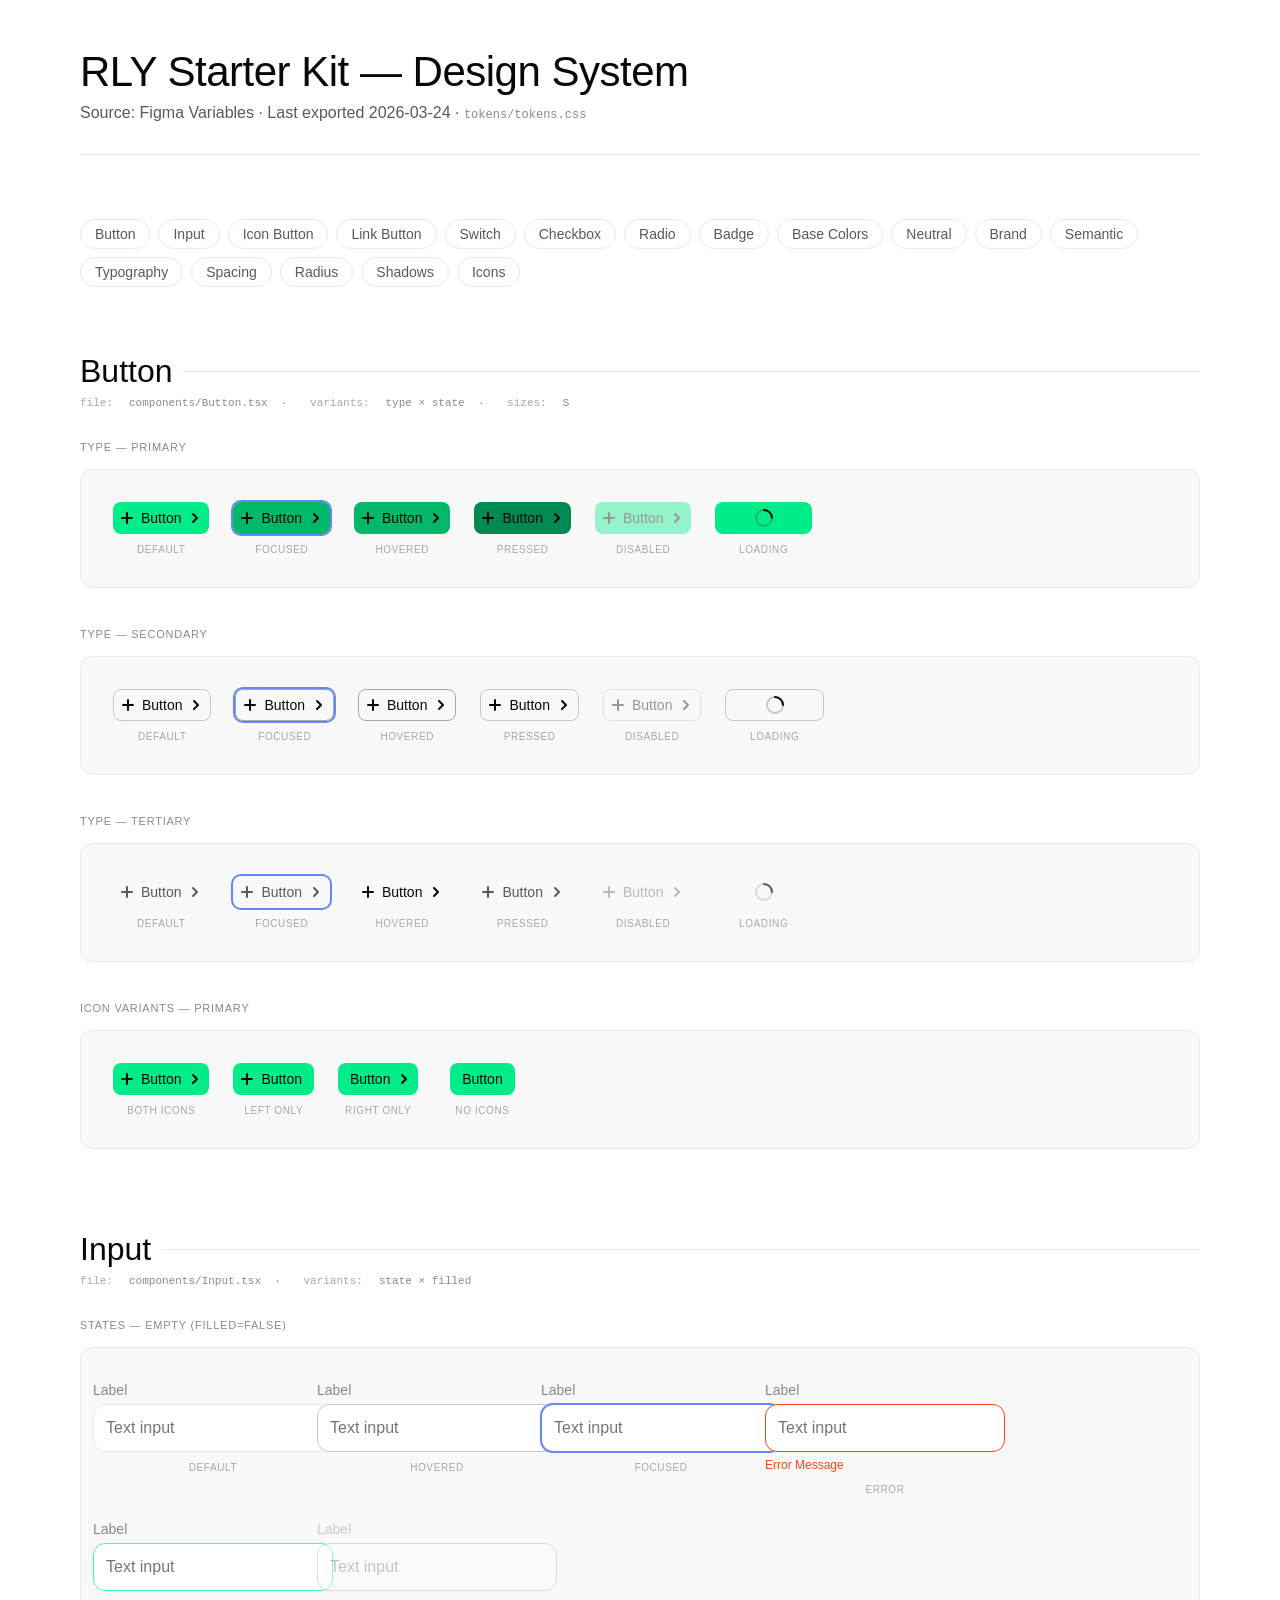
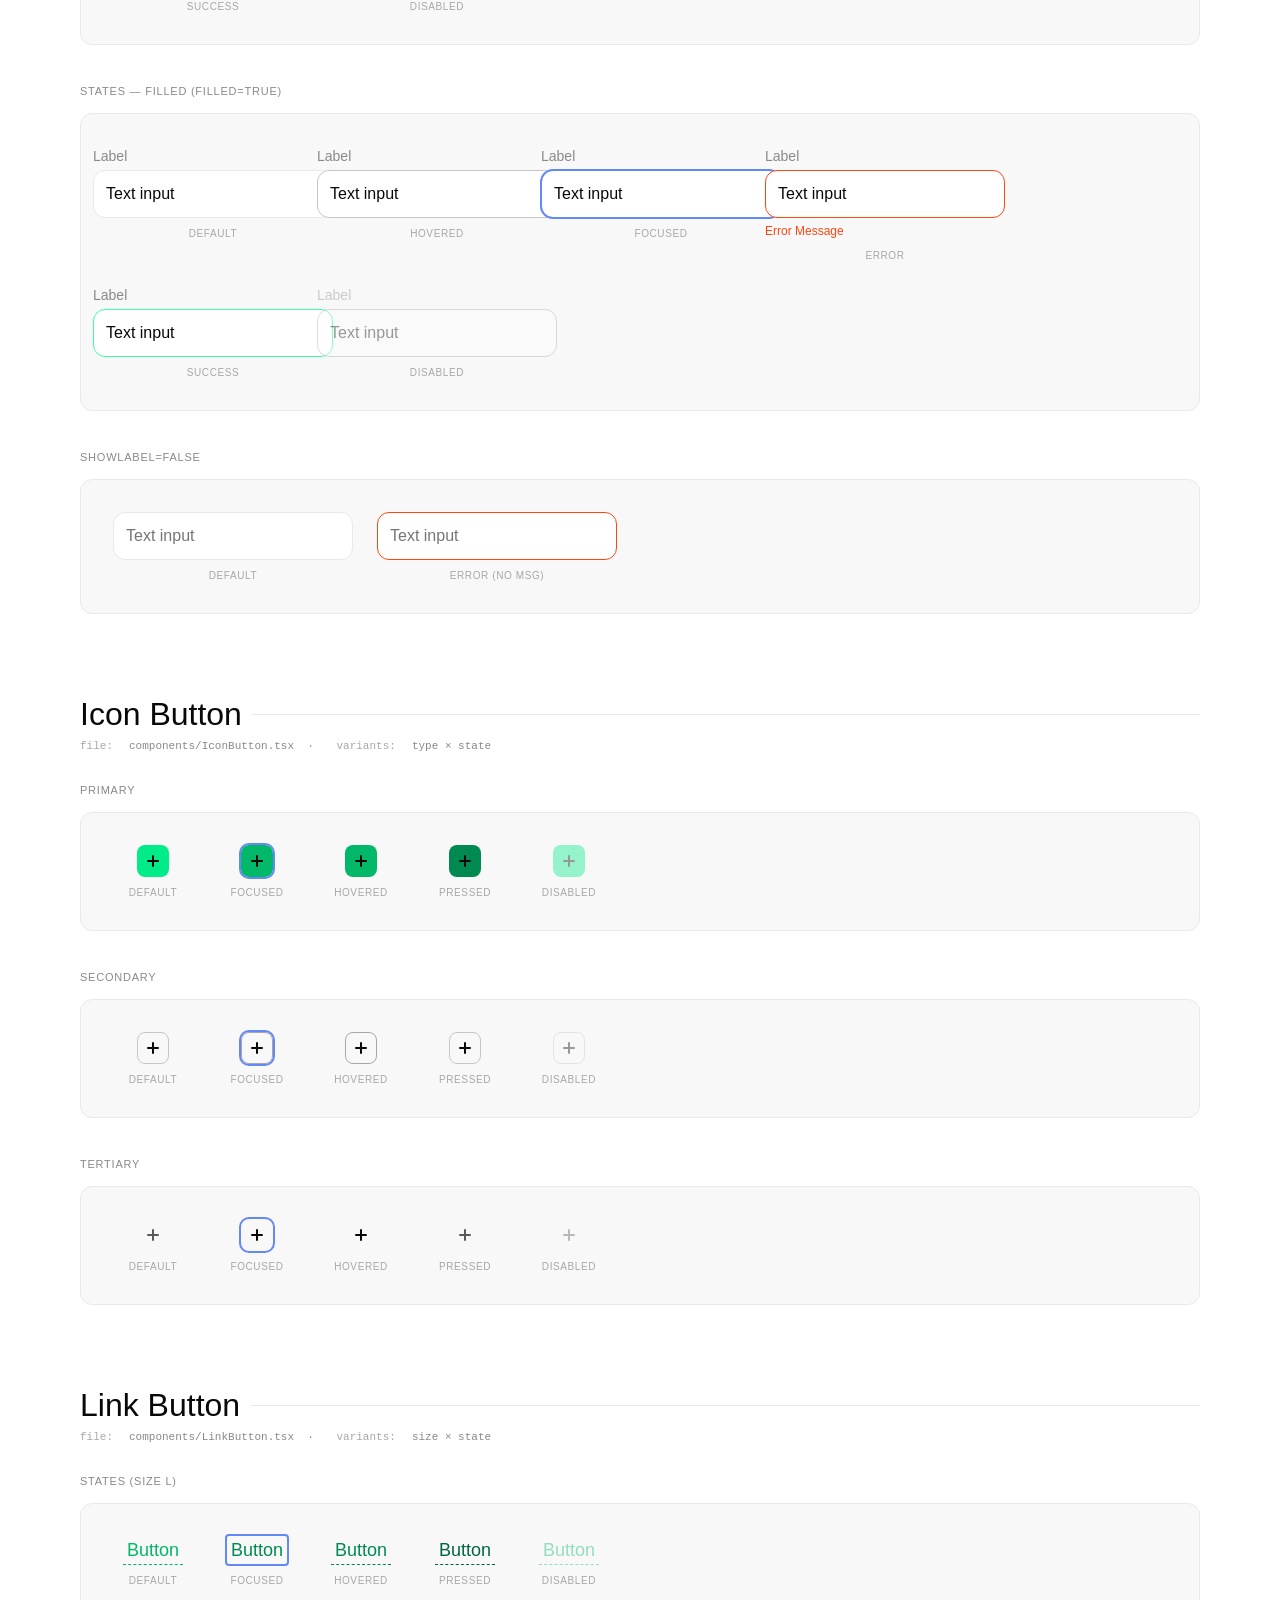
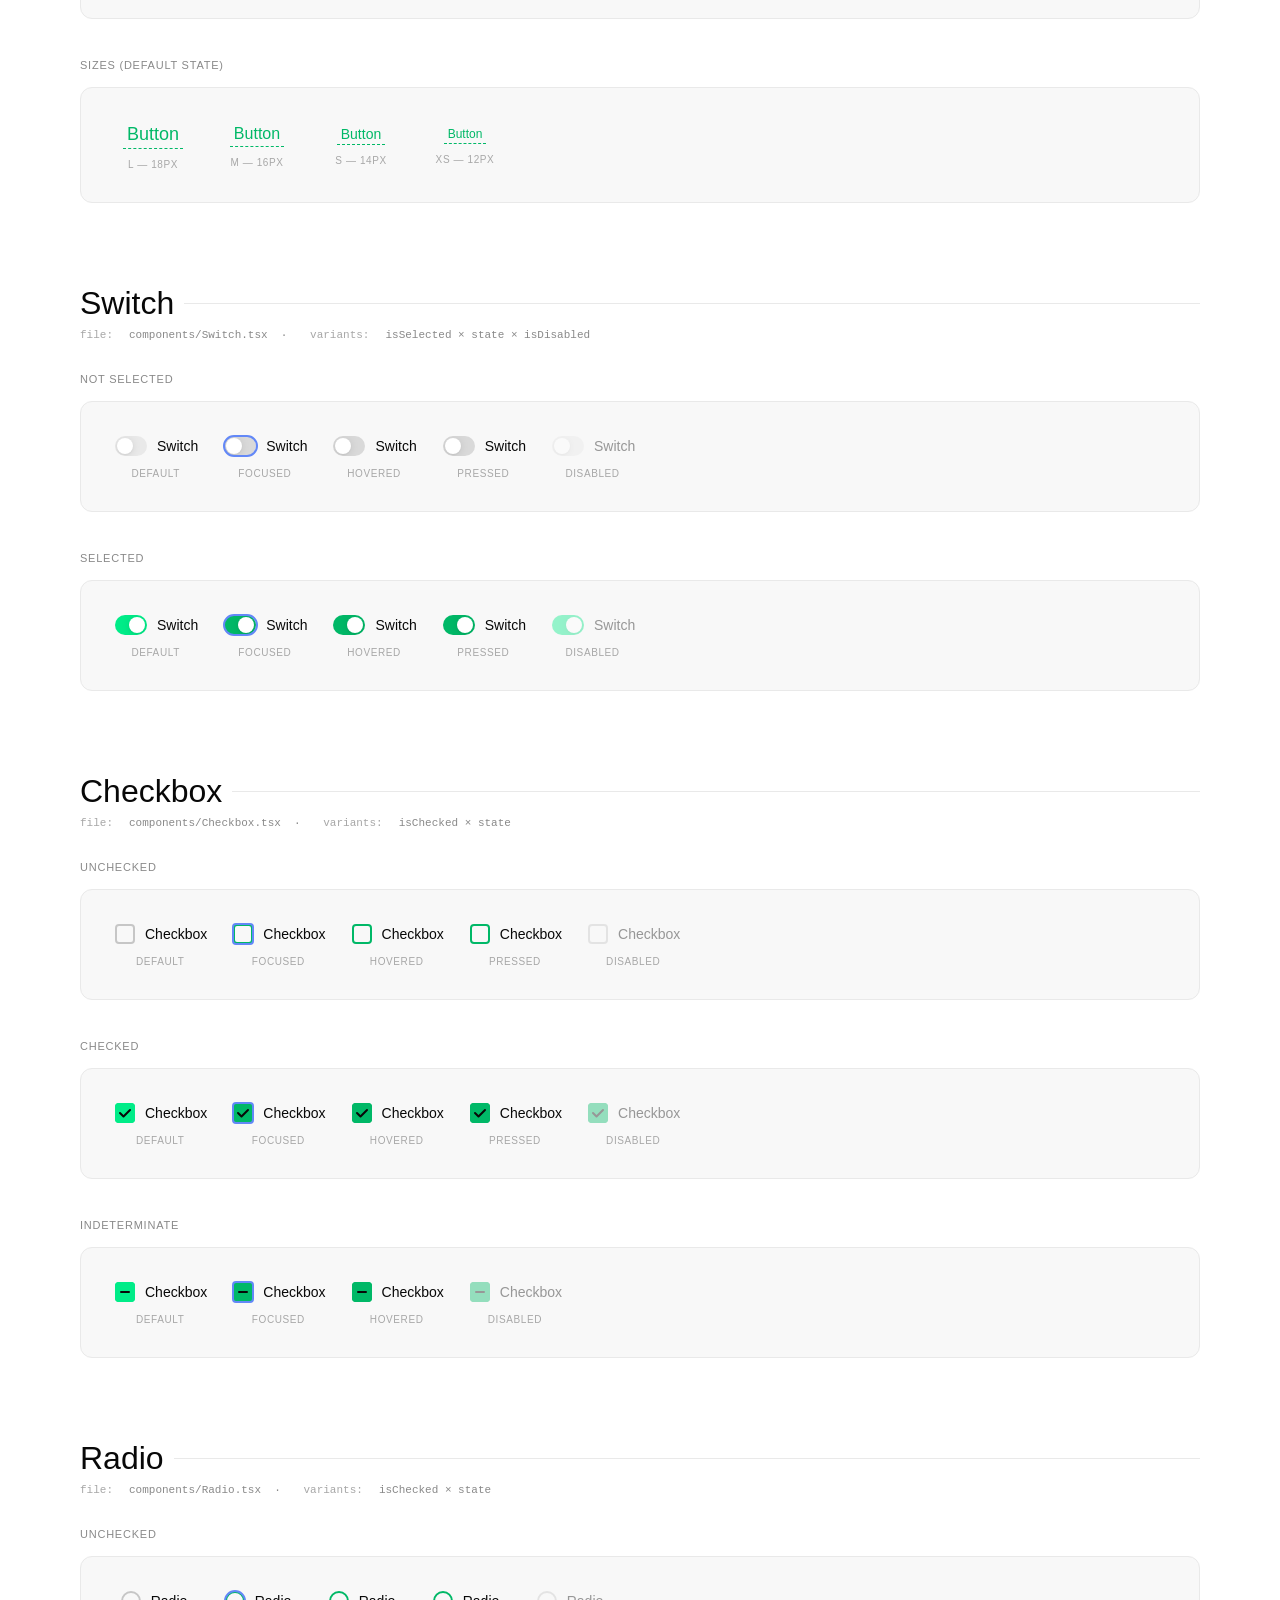
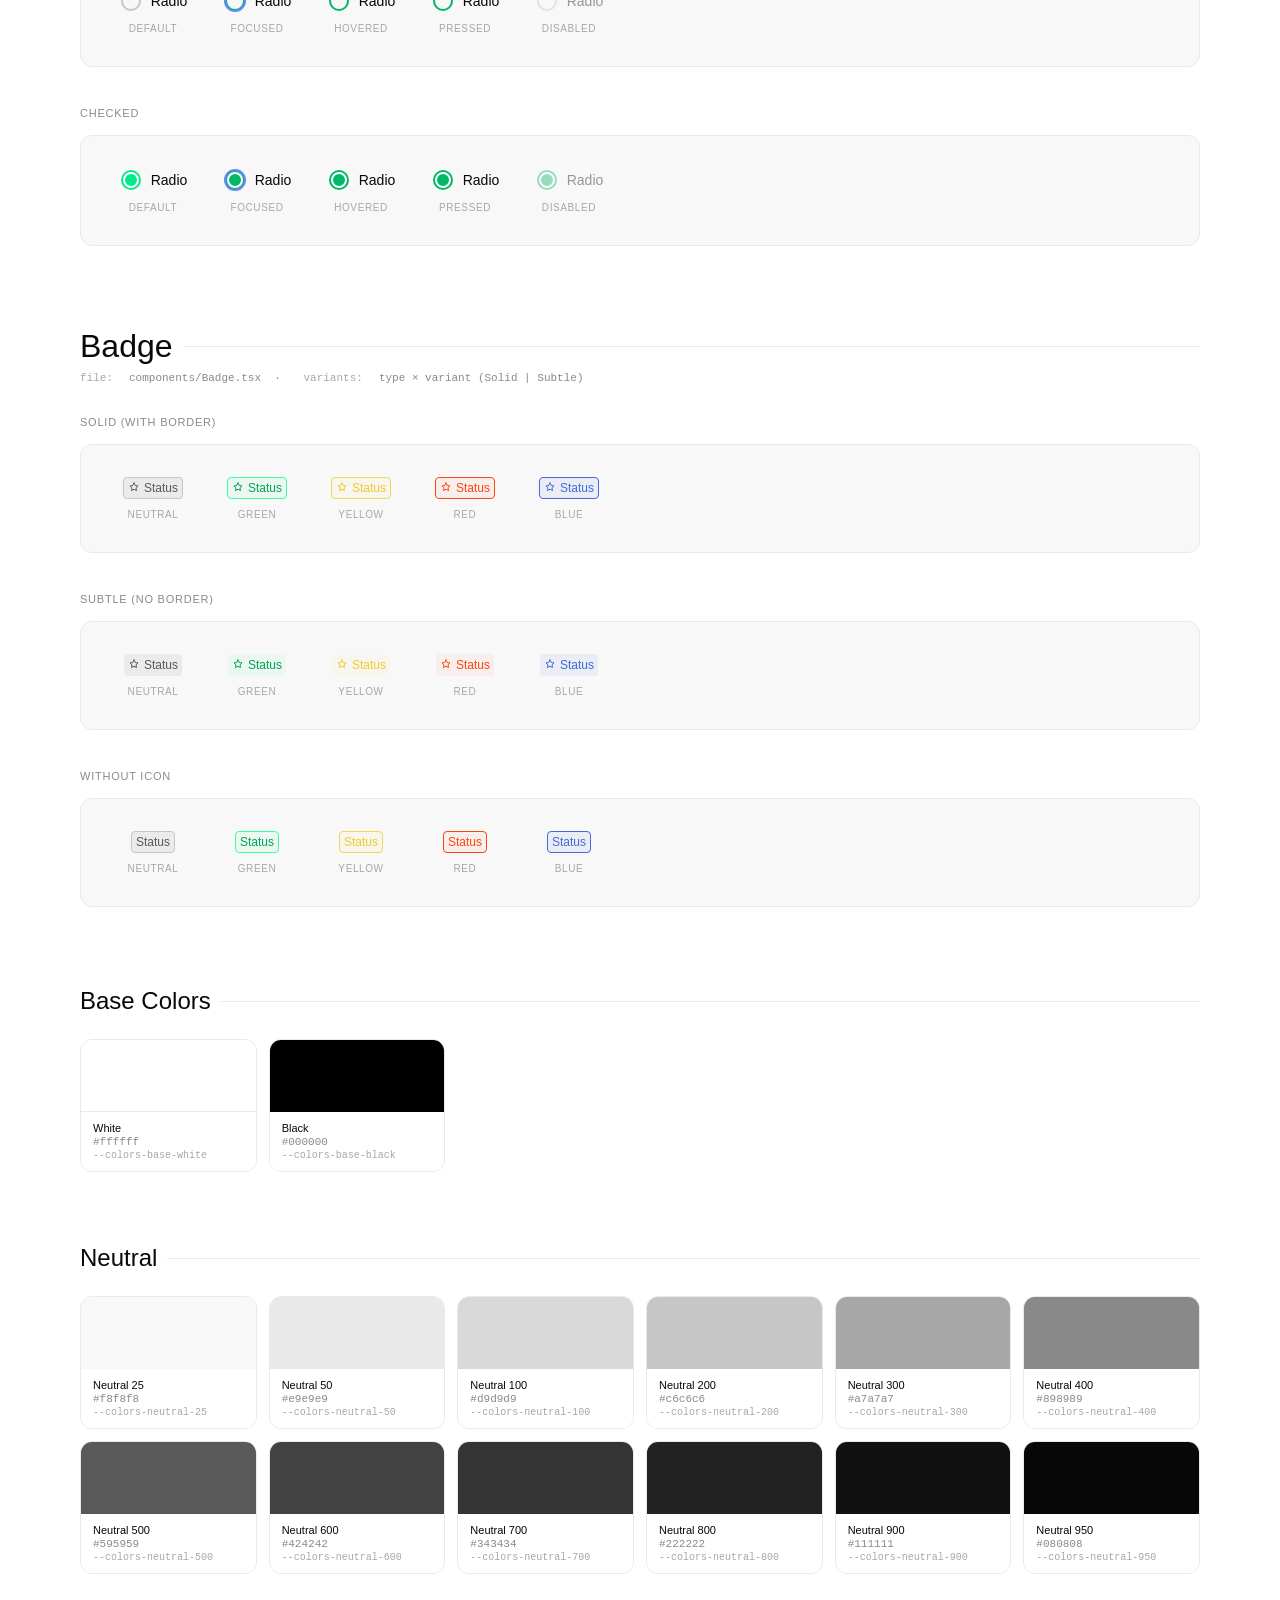
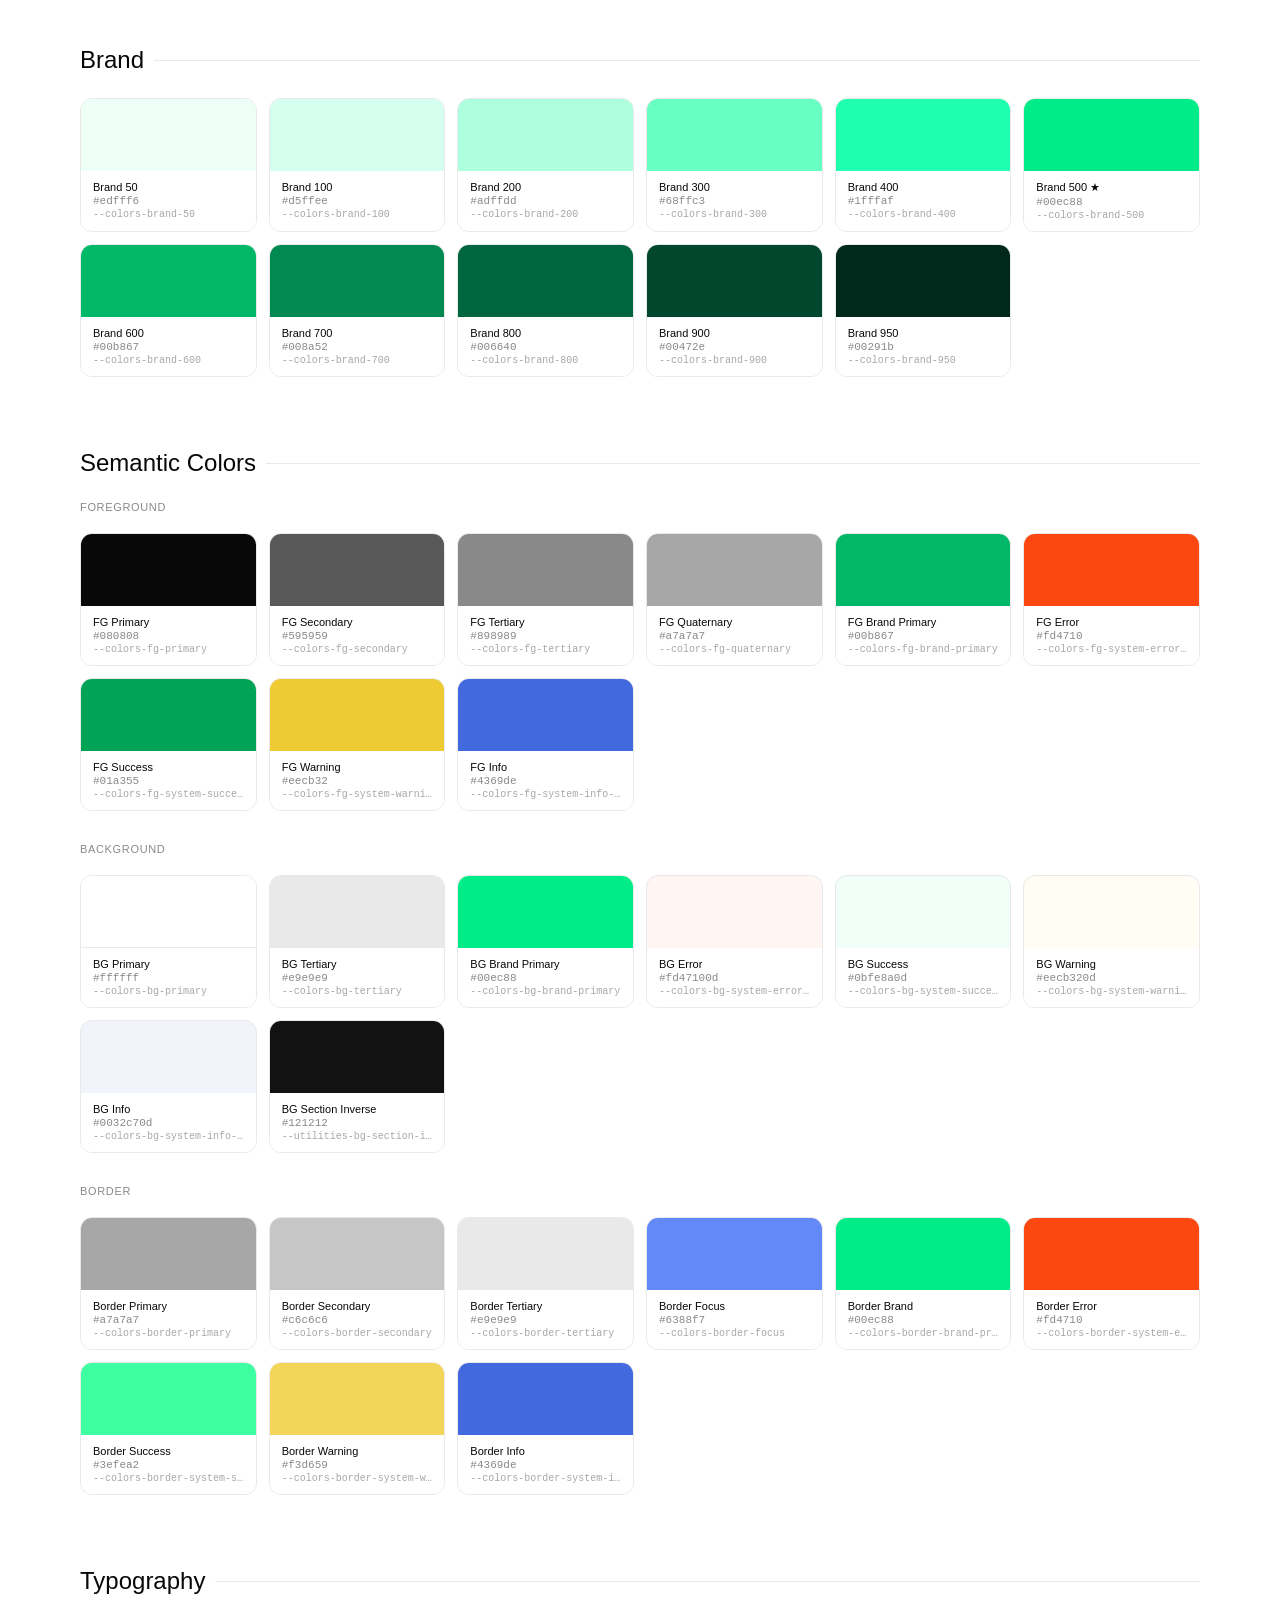
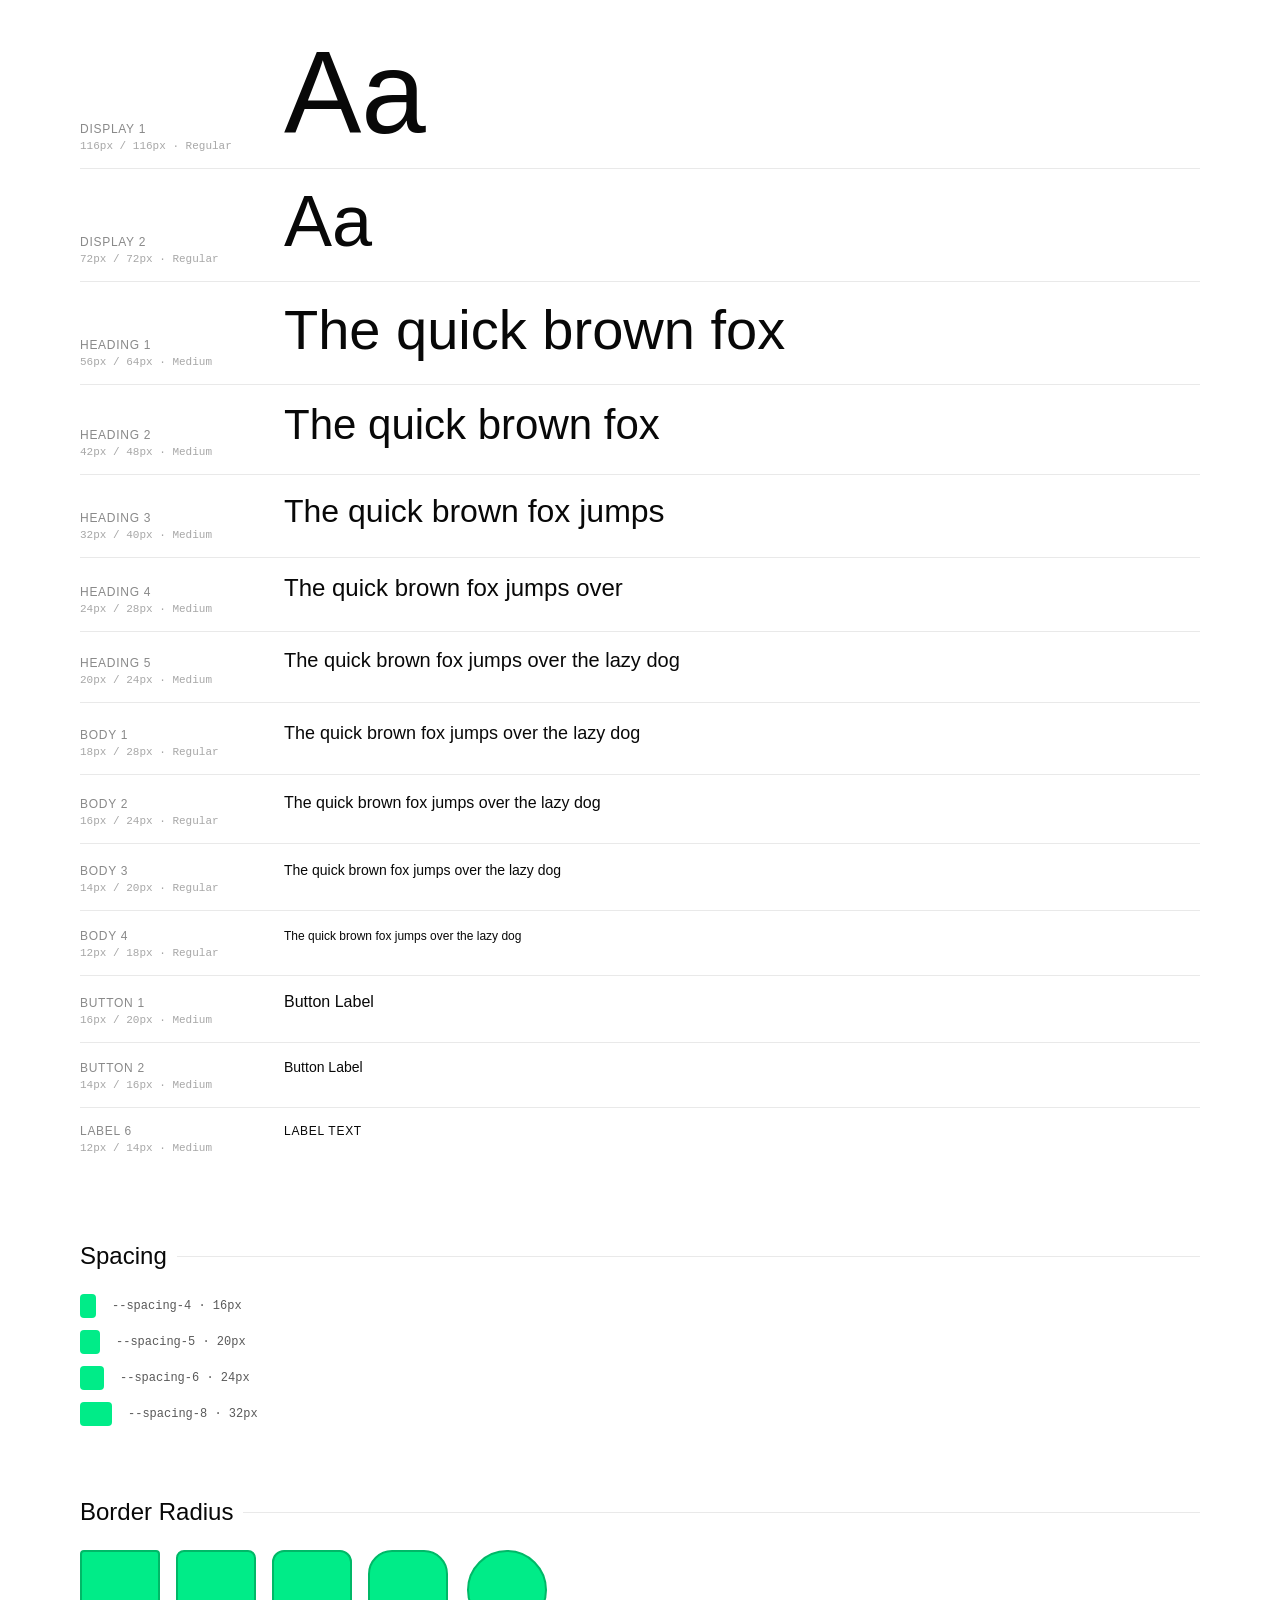
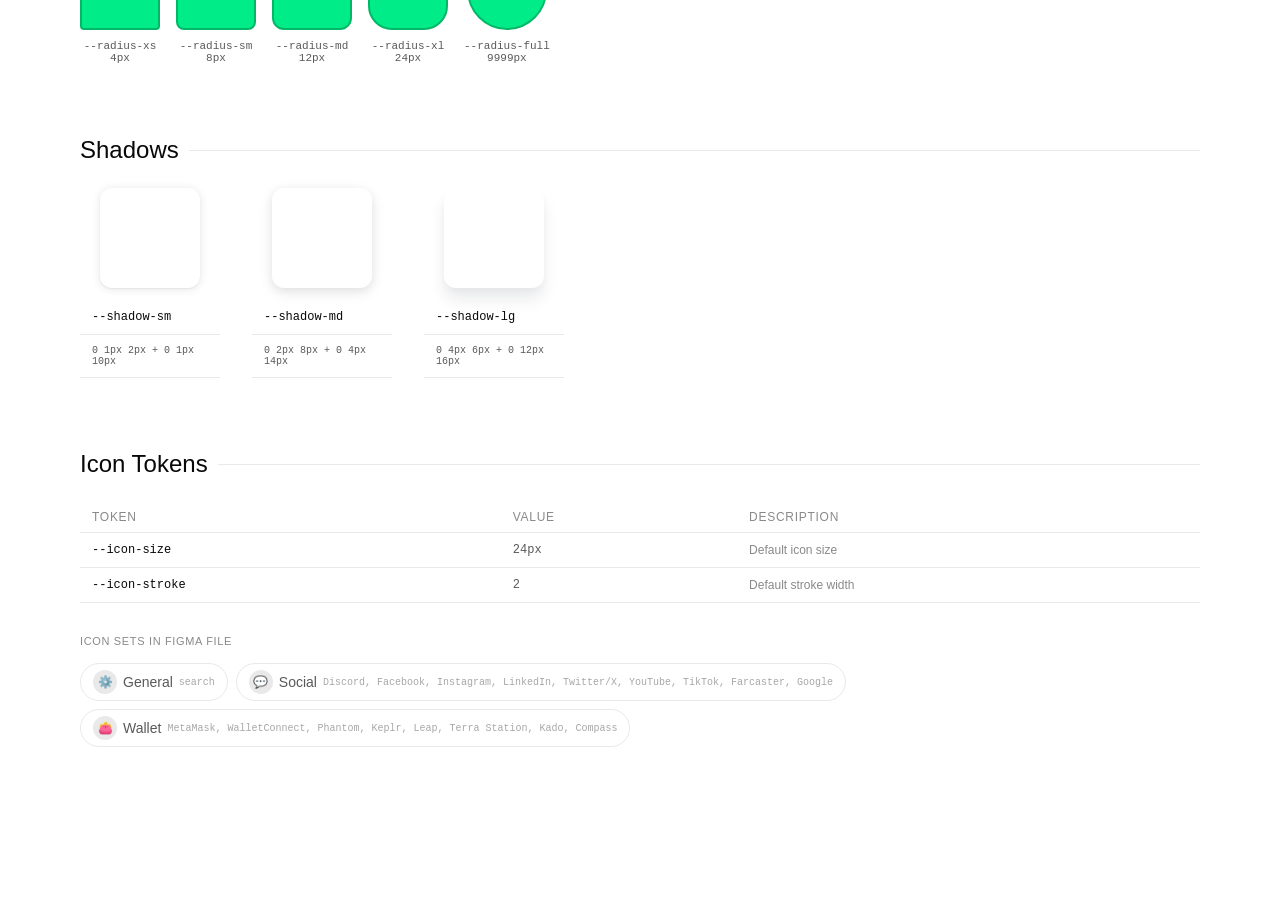
==== commit e84911ba: "New Components" ====
--- a/docs/index.html
+++ b/docs/index.html
@@ -4,7 +4,7 @@
   <meta charset="UTF-8" />
   <meta name="viewport" content="width=device-width, initial-scale=1.0" />
   <title>RLY Starter Kit — Design System</title>
-  <link rel="stylesheet" href="../tokens/tokens.css" />
+  <link rel="stylesheet" href="tokens/tokens.css" />
   <style>
     *, *::before, *::after { box-sizing: border-box; margin: 0; padding: 0; }
 
@@ -482,6 +482,277 @@
       color: var(--colors-fg-system-error-primary);
     }
 
+    /* ── Icon Button ── */
+    .rly-icon-btn {
+      position: relative;
+      display: inline-flex;
+      align-items: center;
+      justify-content: center;
+      width: 32px;
+      height: 32px;
+      border-radius: var(--radius-sm);
+      border: none;
+      padding: 0;
+      cursor: pointer;
+      outline: none;
+      overflow: hidden;
+      transition: background 0.15s, border-color 0.15s, opacity 0.15s;
+    }
+    .rly-icon-btn.focused { overflow: visible; }
+    .rly-icon-btn.focused::after {
+      content: '';
+      position: absolute;
+      inset: -2px;
+      height: 36px;
+      border: 2px solid var(--colors-border-focus);
+      border-radius: 10px;
+      pointer-events: none;
+    }
+    /* Primary */
+    .rly-icon-btn-primary           { background: var(--colors-bg-brand-primary); }
+    .rly-icon-btn-primary.hovered   { background: var(--colors-bg-brand-secondary); }
+    .rly-icon-btn-primary.pressed   { background: var(--colors-bg-brand-tertiary); }
+    .rly-icon-btn-primary.focused   { background: var(--colors-bg-brand-secondary); }
+    .rly-icon-btn-primary.disabled  { background: var(--colors-bg-brand-primary); opacity: 0.4; cursor: not-allowed; }
+    /* Secondary */
+    .rly-icon-btn-secondary         { background: transparent; border: 1px solid var(--colors-border-secondary); }
+    .rly-icon-btn-secondary.hovered { border-color: var(--colors-border-primary); }
+    .rly-icon-btn-secondary.focused { border-color: var(--colors-border-primary); }
+    .rly-icon-btn-secondary.focused::after { inset: -3px; }
+    .rly-icon-btn-secondary.disabled { border-color: var(--colors-border-secondary); opacity: 0.4; cursor: not-allowed; }
+    /* Tertiary */
+    .rly-icon-btn-tertiary          { background: transparent; }
+    .rly-icon-btn-tertiary.disabled { opacity: 0.4; cursor: not-allowed; }
+    /* Icon colors */
+    .rly-icon-btn-primary svg path,
+    .rly-icon-btn-secondary svg path { stroke: var(--colors-fg-primary); }
+    .rly-icon-btn-tertiary svg path  { stroke: var(--colors-fg-secondary); }
+    .rly-icon-btn-tertiary.hovered svg path,
+    .rly-icon-btn-tertiary.focused svg path { stroke: var(--colors-fg-primary); }
+
+    /* ── Link Button ── */
+    .rly-link-btn {
+      position: relative;
+      display: inline-flex;
+      align-items: center;
+      padding: 0 4px;
+      background: none;
+      border: none;
+      border-bottom: 1px dashed var(--colors-fg-brand-primary);
+      cursor: pointer;
+      overflow: visible;
+      font-family: var(--font-family-body);
+      font-weight: 400;
+      color: var(--colors-fg-brand-primary);
+      transition: color 0.15s, border-color 0.15s;
+    }
+    .rly-link-btn.hovered, .rly-link-btn.focused {
+      color: var(--colors-fg-brand-secondary);
+      border-bottom-color: var(--colors-fg-brand-secondary);
+    }
+    .rly-link-btn.pressed {
+      color: var(--colors-fg-brand-tertiary);
+      border-bottom-color: var(--colors-fg-brand-tertiary);
+    }
+    .rly-link-btn.disabled { opacity: 0.4; cursor: not-allowed; }
+    .rly-link-btn.focused::after {
+      content: '';
+      position: absolute;
+      left: -2px; right: -2px;
+      top: 50%; transform: translateY(-50%);
+      border: 2px solid var(--colors-border-focus);
+      border-radius: var(--radius-xs);
+      pointer-events: none;
+    }
+    .rly-link-btn.size-l  { font-size: var(--body-1-size); line-height: var(--body-1-line-height); }
+    .rly-link-btn.size-l.focused::after  { height: 32px; }
+    .rly-link-btn.size-m  { font-size: var(--body-2-size); line-height: var(--body-2-line-height); }
+    .rly-link-btn.size-m.focused::after  { height: 28px; }
+    .rly-link-btn.size-s  { font-size: var(--body-3-size); line-height: var(--body-3-line-height); }
+    .rly-link-btn.size-s.focused::after  { height: 24px; }
+    .rly-link-btn.size-xs { font-size: var(--body-4-size); line-height: var(--body-4-line-height); }
+    .rly-link-btn.size-xs.focused::after { height: 22px; }
+
+    /* ── Switch ── */
+    .rly-switch-wrap {
+      display: inline-flex;
+      align-items: center;
+      gap: 8px;
+      cursor: pointer;
+    }
+    .rly-switch-wrap.disabled { opacity: 0.4; cursor: not-allowed; }
+    .rly-switch-control {
+      position: relative;
+      display: flex;
+      align-items: center;
+      justify-content: center;
+      height: 24px;
+      padding: 2px;
+      flex-shrink: 0;
+    }
+    .rly-switch-track {
+      display: flex;
+      align-items: center;
+      width: 32px;
+      height: 20px;
+      padding: 2px;
+      border-radius: var(--radius-full);
+      background: var(--colors-bg-tertiary);
+      transition: background 0.2s, justify-content 0.2s;
+      overflow: hidden;
+    }
+    .rly-switch-track.selected       { background: var(--colors-bg-brand-primary);   justify-content: flex-end; }
+    .rly-switch-track.hovered        { background: var(--colors-bg-quarternary); }
+    .rly-switch-track.selected.hovered,
+    .rly-switch-track.selected.pressed,
+    .rly-switch-track.selected.focused { background: var(--colors-bg-brand-secondary); }
+    .rly-switch-track.pressed        { background: var(--colors-bg-quarternary); }
+    .rly-switch-track.focused        { background: var(--colors-bg-quarternary); }
+    .rly-switch-thumb {
+      width: 16px; height: 16px;
+      border-radius: var(--radius-full);
+      background: var(--colors-base-white);
+      box-shadow: var(--shadow-sm);
+      flex-shrink: 0;
+    }
+    .rly-switch-ring {
+      position: absolute;
+      inset: 1px 0.667px;
+      border: 2px solid var(--colors-border-focus);
+      border-radius: 14px;
+      pointer-events: none;
+    }
+    .rly-switch-label {
+      font-family: var(--font-family-body);
+      font-size: var(--body-3-size);
+      line-height: var(--body-3-line-height);
+      color: var(--colors-fg-primary);
+      font-weight: 400;
+    }
+
+    /* ── Checkbox ── */
+    .rly-check-wrap {
+      display: inline-flex;
+      align-items: center;
+      gap: 8px;
+      cursor: pointer;
+    }
+    .rly-check-wrap.disabled { opacity: 0.4; cursor: not-allowed; }
+    .rly-check-control {
+      position: relative;
+      display: flex;
+      align-items: center;
+      justify-content: center;
+      width: 24px; height: 24px;
+      flex-shrink: 0;
+    }
+    .rly-check-box {
+      position: relative;
+      width: 20px; height: 20px;
+      border-radius: var(--radius-xs);
+      border: 2px solid var(--colors-border-secondary);
+      background: transparent;
+      flex-shrink: 0;
+      display: flex; align-items: center; justify-content: center;
+    }
+    .rly-check-box.active { border-color: var(--colors-bg-brand-secondary); }
+    .rly-check-box.checked-yes,
+    .rly-check-box.checked-indeterminate {
+      border: none;
+      background: var(--colors-bg-brand-primary);
+    }
+    .rly-check-box.checked-yes.active,
+    .rly-check-box.checked-indeterminate.active { background: var(--colors-bg-brand-secondary); }
+    .rly-check-box svg { position: absolute; inset: 0; width: 100%; height: 100%; }
+    .rly-focus-ring-sq {
+      position: absolute;
+      inset: 1px;
+      border: 2px solid var(--colors-border-focus);
+      border-radius: var(--radius-xs);
+      pointer-events: none;
+    }
+    .rly-check-label, .rly-radio-label {
+      font-family: var(--font-family-body);
+      font-size: var(--body-3-size);
+      line-height: var(--body-3-line-height);
+      color: var(--colors-fg-primary);
+      font-weight: 400;
+    }
+
+    /* ── Radio ── */
+    .rly-radio-wrap {
+      display: inline-flex;
+      align-items: center;
+      gap: 8px;
+      cursor: pointer;
+    }
+    .rly-radio-wrap.disabled { opacity: 0.4; cursor: not-allowed; }
+    .rly-radio-control {
+      position: relative;
+      display: flex;
+      align-items: center;
+      justify-content: center;
+      width: 24px; height: 24px;
+      flex-shrink: 0;
+    }
+    .rly-radio-outer {
+      display: flex; align-items: center; justify-content: center;
+      width: 20px; height: 20px;
+      border-radius: var(--radius-full);
+      border: 2px solid var(--colors-border-secondary);
+      background: transparent;
+      flex-shrink: 0;
+    }
+    .rly-radio-outer.active { border-color: var(--colors-bg-brand-secondary); }
+    .rly-radio-outer.checked { border: none; background: var(--colors-bg-brand-primary); }
+    .rly-radio-outer.checked.active { background: var(--colors-bg-brand-secondary); }
+    .rly-radio-dot {
+      width: 16px; height: 16px;
+      border-radius: var(--radius-full);
+      border: 2px solid var(--colors-base-white);
+      background: var(--colors-bg-brand-primary);
+      flex-shrink: 0;
+    }
+    .rly-radio-outer.checked.active .rly-radio-dot { background: var(--colors-bg-brand-secondary); }
+    .rly-focus-ring-round {
+      position: absolute;
+      inset: 1px;
+      border: 2px solid var(--colors-border-focus);
+      border-radius: var(--radius-full);
+      pointer-events: none;
+    }
+
+    /* ── Badge ── */
+    .rly-badge {
+      display: inline-flex;
+      align-items: center;
+      gap: 4px;
+      height: 22px;
+      padding: 0 4px;
+      border-radius: var(--radius-xs);
+      font-family: var(--font-family-body);
+      font-size: var(--body-4-size);
+      line-height: var(--body-4-line-height);
+      font-weight: 400;
+      white-space: nowrap;
+    }
+    .rly-badge svg { flex-shrink: 0; }
+    /* Neutral */
+    .rly-badge-neutral        { background: var(--colors-component-bg-badge-neutral); color: var(--colors-fg-secondary); }
+    .rly-badge-neutral.solid  { border: 1px solid var(--colors-border-secondary); }
+    /* Green */
+    .rly-badge-green          { background: var(--colors-bg-system-success-primary); color: var(--colors-fg-system-success-primary); }
+    .rly-badge-green.solid    { border: 1px solid var(--colors-border-system-success-primary); }
+    /* Yellow */
+    .rly-badge-yellow         { background: var(--colors-bg-system-warning-primary); color: var(--colors-fg-system-warning-primary); }
+    .rly-badge-yellow.solid   { border: 1px solid var(--colors-border-system-warning-primary); }
+    /* Red */
+    .rly-badge-red            { background: var(--colors-bg-system-error-primary); color: var(--colors-fg-system-error-primary); }
+    .rly-badge-red.solid      { border: 1px solid var(--colors-border-system-error-primary); }
+    /* Blue */
+    .rly-badge-blue           { background: var(--colors-bg-system-info-primary); color: var(--colors-fg-system-info-primary); }
+    .rly-badge-blue.solid     { border: 1px solid var(--colors-border-system-info-primary); }
+
   </style>
 </head>
 <body>
@@ -494,6 +765,12 @@
   <nav>
     <a href="#component-button">Button</a>
     <a href="#component-input">Input</a>
+    <a href="#component-icon-button">Icon Button</a>
+    <a href="#component-link-button">Link Button</a>
+    <a href="#component-switch">Switch</a>
+    <a href="#component-checkbox">Checkbox</a>
+    <a href="#component-radio">Radio</a>
+    <a href="#component-badge">Badge</a>
     <a href="#colors-base">Base Colors</a>
     <a href="#colors-neutral">Neutral</a>
     <a href="#colors-brand">Brand</a>
@@ -887,6 +1164,367 @@
           </div>
           <div class="variant-label">Error (no msg)</div>
         </div>
+      </div>
+    </div>
+  </section>
+
+  <!-- ── ICON BUTTON ── -->
+  <section id="component-icon-button" class="component-section">
+    <div class="component-header">
+      <h2>Icon Button</h2>
+      <div class="component-meta">
+        <span>file:</span> components/IconButton.tsx &nbsp;·&nbsp;
+        <span>variants:</span> type × state
+      </div>
+    </div>
+
+    <div class="variant-group">
+      <div class="variant-group-label">Primary</div>
+      <div class="variant-row">
+        <div class="variant-cell">
+          <button class="rly-icon-btn rly-icon-btn-primary"><svg width="16" height="16" viewBox="0 0 16 16" fill="none"><path d="M8 3v10M3 8h10" stroke-width="2" stroke-linecap="round"/></svg></button>
+          <div class="variant-label">Default</div>
+        </div>
+        <div class="variant-cell">
+          <button class="rly-icon-btn rly-icon-btn-primary focused"><svg width="16" height="16" viewBox="0 0 16 16" fill="none"><path d="M8 3v10M3 8h10" stroke-width="2" stroke-linecap="round"/></svg></button>
+          <div class="variant-label">Focused</div>
+        </div>
+        <div class="variant-cell">
+          <button class="rly-icon-btn rly-icon-btn-primary hovered"><svg width="16" height="16" viewBox="0 0 16 16" fill="none"><path d="M8 3v10M3 8h10" stroke-width="2" stroke-linecap="round"/></svg></button>
+          <div class="variant-label">Hovered</div>
+        </div>
+        <div class="variant-cell">
+          <button class="rly-icon-btn rly-icon-btn-primary pressed"><svg width="16" height="16" viewBox="0 0 16 16" fill="none"><path d="M8 3v10M3 8h10" stroke-width="2" stroke-linecap="round"/></svg></button>
+          <div class="variant-label">Pressed</div>
+        </div>
+        <div class="variant-cell">
+          <button class="rly-icon-btn rly-icon-btn-primary disabled" disabled><svg width="16" height="16" viewBox="0 0 16 16" fill="none"><path d="M8 3v10M3 8h10" stroke-width="2" stroke-linecap="round"/></svg></button>
+          <div class="variant-label">Disabled</div>
+        </div>
+      </div>
+    </div>
+
+    <div class="variant-group">
+      <div class="variant-group-label">Secondary</div>
+      <div class="variant-row">
+        <div class="variant-cell">
+          <button class="rly-icon-btn rly-icon-btn-secondary"><svg width="16" height="16" viewBox="0 0 16 16" fill="none"><path d="M8 3v10M3 8h10" stroke-width="2" stroke-linecap="round"/></svg></button>
+          <div class="variant-label">Default</div>
+        </div>
+        <div class="variant-cell">
+          <button class="rly-icon-btn rly-icon-btn-secondary focused"><svg width="16" height="16" viewBox="0 0 16 16" fill="none"><path d="M8 3v10M3 8h10" stroke-width="2" stroke-linecap="round"/></svg></button>
+          <div class="variant-label">Focused</div>
+        </div>
+        <div class="variant-cell">
+          <button class="rly-icon-btn rly-icon-btn-secondary hovered"><svg width="16" height="16" viewBox="0 0 16 16" fill="none"><path d="M8 3v10M3 8h10" stroke-width="2" stroke-linecap="round"/></svg></button>
+          <div class="variant-label">Hovered</div>
+        </div>
+        <div class="variant-cell">
+          <button class="rly-icon-btn rly-icon-btn-secondary pressed"><svg width="16" height="16" viewBox="0 0 16 16" fill="none"><path d="M8 3v10M3 8h10" stroke-width="2" stroke-linecap="round"/></svg></button>
+          <div class="variant-label">Pressed</div>
+        </div>
+        <div class="variant-cell">
+          <button class="rly-icon-btn rly-icon-btn-secondary disabled" disabled><svg width="16" height="16" viewBox="0 0 16 16" fill="none"><path d="M8 3v10M3 8h10" stroke-width="2" stroke-linecap="round"/></svg></button>
+          <div class="variant-label">Disabled</div>
+        </div>
+      </div>
+    </div>
+
+    <div class="variant-group">
+      <div class="variant-group-label">Tertiary</div>
+      <div class="variant-row">
+        <div class="variant-cell">
+          <button class="rly-icon-btn rly-icon-btn-tertiary"><svg width="16" height="16" viewBox="0 0 16 16" fill="none"><path d="M8 3v10M3 8h10" stroke-width="2" stroke-linecap="round"/></svg></button>
+          <div class="variant-label">Default</div>
+        </div>
+        <div class="variant-cell">
+          <button class="rly-icon-btn rly-icon-btn-tertiary focused"><svg width="16" height="16" viewBox="0 0 16 16" fill="none"><path d="M8 3v10M3 8h10" stroke-width="2" stroke-linecap="round"/></svg></button>
+          <div class="variant-label">Focused</div>
+        </div>
+        <div class="variant-cell">
+          <button class="rly-icon-btn rly-icon-btn-tertiary hovered"><svg width="16" height="16" viewBox="0 0 16 16" fill="none"><path d="M8 3v10M3 8h10" stroke-width="2" stroke-linecap="round"/></svg></button>
+          <div class="variant-label">Hovered</div>
+        </div>
+        <div class="variant-cell">
+          <button class="rly-icon-btn rly-icon-btn-tertiary pressed"><svg width="16" height="16" viewBox="0 0 16 16" fill="none"><path d="M8 3v10M3 8h10" stroke-width="2" stroke-linecap="round"/></svg></button>
+          <div class="variant-label">Pressed</div>
+        </div>
+        <div class="variant-cell">
+          <button class="rly-icon-btn rly-icon-btn-tertiary disabled" disabled><svg width="16" height="16" viewBox="0 0 16 16" fill="none"><path d="M8 3v10M3 8h10" stroke-width="2" stroke-linecap="round"/></svg></button>
+          <div class="variant-label">Disabled</div>
+        </div>
+      </div>
+    </div>
+  </section>
+
+  <!-- ── LINK BUTTON ── -->
+  <section id="component-link-button" class="component-section">
+    <div class="component-header">
+      <h2>Link Button</h2>
+      <div class="component-meta">
+        <span>file:</span> components/LinkButton.tsx &nbsp;·&nbsp;
+        <span>variants:</span> size × state
+      </div>
+    </div>
+
+    <div class="variant-group">
+      <div class="variant-group-label">States (size L)</div>
+      <div class="variant-row">
+        <div class="variant-cell"><button class="rly-link-btn size-l">Button</button><div class="variant-label">Default</div></div>
+        <div class="variant-cell"><button class="rly-link-btn size-l focused">Button</button><div class="variant-label">Focused</div></div>
+        <div class="variant-cell"><button class="rly-link-btn size-l hovered">Button</button><div class="variant-label">Hovered</div></div>
+        <div class="variant-cell"><button class="rly-link-btn size-l pressed">Button</button><div class="variant-label">Pressed</div></div>
+        <div class="variant-cell"><button class="rly-link-btn size-l disabled" disabled>Button</button><div class="variant-label">Disabled</div></div>
+      </div>
+    </div>
+
+    <div class="variant-group">
+      <div class="variant-group-label">Sizes (Default state)</div>
+      <div class="variant-row" style="align-items:center;">
+        <div class="variant-cell"><button class="rly-link-btn size-l">Button</button><div class="variant-label">L — 18px</div></div>
+        <div class="variant-cell"><button class="rly-link-btn size-m">Button</button><div class="variant-label">M — 16px</div></div>
+        <div class="variant-cell"><button class="rly-link-btn size-s">Button</button><div class="variant-label">S — 14px</div></div>
+        <div class="variant-cell"><button class="rly-link-btn size-xs">Button</button><div class="variant-label">XS — 12px</div></div>
+      </div>
+    </div>
+  </section>
+
+  <!-- ── SWITCH ── -->
+  <section id="component-switch" class="component-section">
+    <div class="component-header">
+      <h2>Switch</h2>
+      <div class="component-meta">
+        <span>file:</span> components/Switch.tsx &nbsp;·&nbsp;
+        <span>variants:</span> isSelected × state × isDisabled
+      </div>
+    </div>
+
+    <div class="variant-group">
+      <div class="variant-group-label">Not selected</div>
+      <div class="variant-row">
+        <div class="variant-cell">
+          <label class="rly-switch-wrap"><div class="rly-switch-control"><div class="rly-switch-track"><div class="rly-switch-thumb"></div></div></div><span class="rly-switch-label">Switch</span></label>
+          <div class="variant-label">Default</div>
+        </div>
+        <div class="variant-cell">
+          <label class="rly-switch-wrap"><div class="rly-switch-control"><div class="rly-switch-track focused"><div class="rly-switch-thumb"></div></div><div class="rly-switch-ring"></div></div><span class="rly-switch-label">Switch</span></label>
+          <div class="variant-label">Focused</div>
+        </div>
+        <div class="variant-cell">
+          <label class="rly-switch-wrap"><div class="rly-switch-control"><div class="rly-switch-track hovered"><div class="rly-switch-thumb"></div></div></div><span class="rly-switch-label">Switch</span></label>
+          <div class="variant-label">Hovered</div>
+        </div>
+        <div class="variant-cell">
+          <label class="rly-switch-wrap"><div class="rly-switch-control"><div class="rly-switch-track pressed"><div class="rly-switch-thumb"></div></div></div><span class="rly-switch-label">Switch</span></label>
+          <div class="variant-label">Pressed</div>
+        </div>
+        <div class="variant-cell">
+          <label class="rly-switch-wrap disabled"><div class="rly-switch-control"><div class="rly-switch-track"><div class="rly-switch-thumb"></div></div></div><span class="rly-switch-label">Switch</span></label>
+          <div class="variant-label">Disabled</div>
+        </div>
+      </div>
+    </div>
+
+    <div class="variant-group">
+      <div class="variant-group-label">Selected</div>
+      <div class="variant-row">
+        <div class="variant-cell">
+          <label class="rly-switch-wrap"><div class="rly-switch-control"><div class="rly-switch-track selected"><div class="rly-switch-thumb"></div></div></div><span class="rly-switch-label">Switch</span></label>
+          <div class="variant-label">Default</div>
+        </div>
+        <div class="variant-cell">
+          <label class="rly-switch-wrap"><div class="rly-switch-control"><div class="rly-switch-track selected focused"><div class="rly-switch-thumb"></div></div><div class="rly-switch-ring"></div></div><span class="rly-switch-label">Switch</span></label>
+          <div class="variant-label">Focused</div>
+        </div>
+        <div class="variant-cell">
+          <label class="rly-switch-wrap"><div class="rly-switch-control"><div class="rly-switch-track selected hovered"><div class="rly-switch-thumb"></div></div></div><span class="rly-switch-label">Switch</span></label>
+          <div class="variant-label">Hovered</div>
+        </div>
+        <div class="variant-cell">
+          <label class="rly-switch-wrap"><div class="rly-switch-control"><div class="rly-switch-track selected pressed"><div class="rly-switch-thumb"></div></div></div><span class="rly-switch-label">Switch</span></label>
+          <div class="variant-label">Pressed</div>
+        </div>
+        <div class="variant-cell">
+          <label class="rly-switch-wrap disabled"><div class="rly-switch-control"><div class="rly-switch-track selected"><div class="rly-switch-thumb"></div></div></div><span class="rly-switch-label">Switch</span></label>
+          <div class="variant-label">Disabled</div>
+        </div>
+      </div>
+    </div>
+  </section>
+
+  <!-- ── CHECKBOX ── -->
+  <section id="component-checkbox" class="component-section">
+    <div class="component-header">
+      <h2>Checkbox</h2>
+      <div class="component-meta">
+        <span>file:</span> components/Checkbox.tsx &nbsp;·&nbsp;
+        <span>variants:</span> isChecked × state
+      </div>
+    </div>
+
+    <div class="variant-group">
+      <div class="variant-group-label">Unchecked</div>
+      <div class="variant-row">
+        <div class="variant-cell"><label class="rly-check-wrap"><div class="rly-check-control"><div class="rly-check-box"></div></div><span class="rly-check-label">Checkbox</span></label><div class="variant-label">Default</div></div>
+        <div class="variant-cell"><label class="rly-check-wrap"><div class="rly-check-control"><div class="rly-check-box active"></div><div class="rly-focus-ring-sq"></div></div><span class="rly-check-label">Checkbox</span></label><div class="variant-label">Focused</div></div>
+        <div class="variant-cell"><label class="rly-check-wrap"><div class="rly-check-control"><div class="rly-check-box active"></div></div><span class="rly-check-label">Checkbox</span></label><div class="variant-label">Hovered</div></div>
+        <div class="variant-cell"><label class="rly-check-wrap"><div class="rly-check-control"><div class="rly-check-box active"></div></div><span class="rly-check-label">Checkbox</span></label><div class="variant-label">Pressed</div></div>
+        <div class="variant-cell"><label class="rly-check-wrap disabled"><div class="rly-check-control"><div class="rly-check-box"></div></div><span class="rly-check-label">Checkbox</span></label><div class="variant-label">Disabled</div></div>
+      </div>
+    </div>
+
+    <div class="variant-group">
+      <div class="variant-group-label">Checked</div>
+      <div class="variant-row">
+        <div class="variant-cell">
+          <label class="rly-check-wrap"><div class="rly-check-control"><div class="rly-check-box checked-yes"><svg viewBox="0 0 20 20" fill="none"><rect width="20" height="20" rx="4" fill="var(--colors-bg-brand-primary)"/><path d="M5 10l3.5 3.5L15 7" stroke="var(--colors-fg-primary)" stroke-width="2" stroke-linecap="round" stroke-linejoin="round"/></svg></div></div><span class="rly-check-label">Checkbox</span></label>
+          <div class="variant-label">Default</div>
+        </div>
+        <div class="variant-cell">
+          <label class="rly-check-wrap"><div class="rly-check-control"><div class="rly-check-box checked-yes active"><svg viewBox="0 0 20 20" fill="none"><rect width="20" height="20" rx="4" fill="var(--colors-bg-brand-secondary)"/><path d="M5 10l3.5 3.5L15 7" stroke="var(--colors-fg-primary)" stroke-width="2" stroke-linecap="round" stroke-linejoin="round"/></svg></div><div class="rly-focus-ring-sq"></div></div><span class="rly-check-label">Checkbox</span></label>
+          <div class="variant-label">Focused</div>
+        </div>
+        <div class="variant-cell">
+          <label class="rly-check-wrap"><div class="rly-check-control"><div class="rly-check-box checked-yes active"><svg viewBox="0 0 20 20" fill="none"><rect width="20" height="20" rx="4" fill="var(--colors-bg-brand-secondary)"/><path d="M5 10l3.5 3.5L15 7" stroke="var(--colors-fg-primary)" stroke-width="2" stroke-linecap="round" stroke-linejoin="round"/></svg></div></div><span class="rly-check-label">Checkbox</span></label>
+          <div class="variant-label">Hovered</div>
+        </div>
+        <div class="variant-cell">
+          <label class="rly-check-wrap"><div class="rly-check-control"><div class="rly-check-box checked-yes active"><svg viewBox="0 0 20 20" fill="none"><rect width="20" height="20" rx="4" fill="var(--colors-bg-brand-secondary)"/><path d="M5 10l3.5 3.5L15 7" stroke="var(--colors-fg-primary)" stroke-width="2" stroke-linecap="round" stroke-linejoin="round"/></svg></div></div><span class="rly-check-label">Checkbox</span></label>
+          <div class="variant-label">Pressed</div>
+        </div>
+        <div class="variant-cell">
+          <label class="rly-check-wrap disabled"><div class="rly-check-control"><div class="rly-check-box checked-yes active"><svg viewBox="0 0 20 20" fill="none"><rect width="20" height="20" rx="4" fill="var(--colors-bg-brand-secondary)"/><path d="M5 10l3.5 3.5L15 7" stroke="var(--colors-fg-primary)" stroke-width="2" stroke-linecap="round" stroke-linejoin="round"/></svg></div></div><span class="rly-check-label">Checkbox</span></label>
+          <div class="variant-label">Disabled</div>
+        </div>
+      </div>
+    </div>
+
+    <div class="variant-group">
+      <div class="variant-group-label">Indeterminate</div>
+      <div class="variant-row">
+        <div class="variant-cell">
+          <label class="rly-check-wrap"><div class="rly-check-control"><div class="rly-check-box checked-indeterminate"><svg viewBox="0 0 20 20" fill="none"><rect width="20" height="20" rx="4" fill="var(--colors-bg-brand-primary)"/><path d="M6 10h8" stroke="var(--colors-fg-primary)" stroke-width="2" stroke-linecap="round"/></svg></div></div><span class="rly-check-label">Checkbox</span></label>
+          <div class="variant-label">Default</div>
+        </div>
+        <div class="variant-cell">
+          <label class="rly-check-wrap"><div class="rly-check-control"><div class="rly-check-box checked-indeterminate active"><svg viewBox="0 0 20 20" fill="none"><rect width="20" height="20" rx="4" fill="var(--colors-bg-brand-secondary)"/><path d="M6 10h8" stroke="var(--colors-fg-primary)" stroke-width="2" stroke-linecap="round"/></svg></div><div class="rly-focus-ring-sq"></div></div><span class="rly-check-label">Checkbox</span></label>
+          <div class="variant-label">Focused</div>
+        </div>
+        <div class="variant-cell">
+          <label class="rly-check-wrap"><div class="rly-check-control"><div class="rly-check-box checked-indeterminate active"><svg viewBox="0 0 20 20" fill="none"><rect width="20" height="20" rx="4" fill="var(--colors-bg-brand-secondary)"/><path d="M6 10h8" stroke="var(--colors-fg-primary)" stroke-width="2" stroke-linecap="round"/></svg></div></div><span class="rly-check-label">Checkbox</span></label>
+          <div class="variant-label">Hovered</div>
+        </div>
+        <div class="variant-cell">
+          <label class="rly-check-wrap disabled"><div class="rly-check-control"><div class="rly-check-box checked-indeterminate active"><svg viewBox="0 0 20 20" fill="none"><rect width="20" height="20" rx="4" fill="var(--colors-bg-brand-secondary)"/><path d="M6 10h8" stroke="var(--colors-fg-primary)" stroke-width="2" stroke-linecap="round"/></svg></div></div><span class="rly-check-label">Checkbox</span></label>
+          <div class="variant-label">Disabled</div>
+        </div>
+      </div>
+    </div>
+  </section>
+
+  <!-- ── RADIO ── -->
+  <section id="component-radio" class="component-section">
+    <div class="component-header">
+      <h2>Radio</h2>
+      <div class="component-meta">
+        <span>file:</span> components/Radio.tsx &nbsp;·&nbsp;
+        <span>variants:</span> isChecked × state
+      </div>
+    </div>
+
+    <div class="variant-group">
+      <div class="variant-group-label">Unchecked</div>
+      <div class="variant-row">
+        <div class="variant-cell"><label class="rly-radio-wrap"><div class="rly-radio-control"><div class="rly-radio-outer"></div></div><span class="rly-radio-label">Radio</span></label><div class="variant-label">Default</div></div>
+        <div class="variant-cell"><label class="rly-radio-wrap"><div class="rly-radio-control"><div class="rly-radio-outer active"></div><div class="rly-focus-ring-round"></div></div><span class="rly-radio-label">Radio</span></label><div class="variant-label">Focused</div></div>
+        <div class="variant-cell"><label class="rly-radio-wrap"><div class="rly-radio-control"><div class="rly-radio-outer active"></div></div><span class="rly-radio-label">Radio</span></label><div class="variant-label">Hovered</div></div>
+        <div class="variant-cell"><label class="rly-radio-wrap"><div class="rly-radio-control"><div class="rly-radio-outer active"></div></div><span class="rly-radio-label">Radio</span></label><div class="variant-label">Pressed</div></div>
+        <div class="variant-cell"><label class="rly-radio-wrap disabled"><div class="rly-radio-control"><div class="rly-radio-outer"></div></div><span class="rly-radio-label">Radio</span></label><div class="variant-label">Disabled</div></div>
+      </div>
+    </div>
+
+    <div class="variant-group">
+      <div class="variant-group-label">Checked</div>
+      <div class="variant-row">
+        <div class="variant-cell"><label class="rly-radio-wrap"><div class="rly-radio-control"><div class="rly-radio-outer checked"><div class="rly-radio-dot"></div></div></div><span class="rly-radio-label">Radio</span></label><div class="variant-label">Default</div></div>
+        <div class="variant-cell"><label class="rly-radio-wrap"><div class="rly-radio-control"><div class="rly-radio-outer checked active"><div class="rly-radio-dot"></div></div><div class="rly-focus-ring-round"></div></div><span class="rly-radio-label">Radio</span></label><div class="variant-label">Focused</div></div>
+        <div class="variant-cell"><label class="rly-radio-wrap"><div class="rly-radio-control"><div class="rly-radio-outer checked active"><div class="rly-radio-dot"></div></div></div><span class="rly-radio-label">Radio</span></label><div class="variant-label">Hovered</div></div>
+        <div class="variant-cell"><label class="rly-radio-wrap"><div class="rly-radio-control"><div class="rly-radio-outer checked active"><div class="rly-radio-dot"></div></div></div><span class="rly-radio-label">Radio</span></label><div class="variant-label">Pressed</div></div>
+        <div class="variant-cell"><label class="rly-radio-wrap disabled"><div class="rly-radio-control"><div class="rly-radio-outer checked active"><div class="rly-radio-dot"></div></div></div><span class="rly-radio-label">Radio</span></label><div class="variant-label">Disabled</div></div>
+      </div>
+    </div>
+  </section>
+
+  <!-- ── BADGE ── -->
+  <section id="component-badge" class="component-section">
+    <div class="component-header">
+      <h2>Badge</h2>
+      <div class="component-meta">
+        <span>file:</span> components/Badge.tsx &nbsp;·&nbsp;
+        <span>variants:</span> type × variant (Solid | Subtle)
+      </div>
+    </div>
+
+    <div class="variant-group">
+      <div class="variant-group-label">Solid (with border)</div>
+      <div class="variant-row">
+        <div class="variant-cell">
+          <span class="rly-badge rly-badge-neutral solid"><svg width="12" height="12" viewBox="0 0 12 12" fill="none"><path d="M6 1l1.236 2.506 2.764.402-2 1.949.472 2.751L6 7.25 3.528 8.608 4 5.857 2 3.908l2.764-.402L6 1z" stroke="currentColor" stroke-width="1" stroke-linecap="round" stroke-linejoin="round"/></svg>Status</span>
+          <div class="variant-label">Neutral</div>
+        </div>
+        <div class="variant-cell">
+          <span class="rly-badge rly-badge-green solid"><svg width="12" height="12" viewBox="0 0 12 12" fill="none"><path d="M6 1l1.236 2.506 2.764.402-2 1.949.472 2.751L6 7.25 3.528 8.608 4 5.857 2 3.908l2.764-.402L6 1z" stroke="currentColor" stroke-width="1" stroke-linecap="round" stroke-linejoin="round"/></svg>Status</span>
+          <div class="variant-label">Green</div>
+        </div>
+        <div class="variant-cell">
+          <span class="rly-badge rly-badge-yellow solid"><svg width="12" height="12" viewBox="0 0 12 12" fill="none"><path d="M6 1l1.236 2.506 2.764.402-2 1.949.472 2.751L6 7.25 3.528 8.608 4 5.857 2 3.908l2.764-.402L6 1z" stroke="currentColor" stroke-width="1" stroke-linecap="round" stroke-linejoin="round"/></svg>Status</span>
+          <div class="variant-label">Yellow</div>
+        </div>
+        <div class="variant-cell">
+          <span class="rly-badge rly-badge-red solid"><svg width="12" height="12" viewBox="0 0 12 12" fill="none"><path d="M6 1l1.236 2.506 2.764.402-2 1.949.472 2.751L6 7.25 3.528 8.608 4 5.857 2 3.908l2.764-.402L6 1z" stroke="currentColor" stroke-width="1" stroke-linecap="round" stroke-linejoin="round"/></svg>Status</span>
+          <div class="variant-label">Red</div>
+        </div>
+        <div class="variant-cell">
+          <span class="rly-badge rly-badge-blue solid"><svg width="12" height="12" viewBox="0 0 12 12" fill="none"><path d="M6 1l1.236 2.506 2.764.402-2 1.949.472 2.751L6 7.25 3.528 8.608 4 5.857 2 3.908l2.764-.402L6 1z" stroke="currentColor" stroke-width="1" stroke-linecap="round" stroke-linejoin="round"/></svg>Status</span>
+          <div class="variant-label">Blue</div>
+        </div>
+      </div>
+    </div>
+
+    <div class="variant-group">
+      <div class="variant-group-label">Subtle (no border)</div>
+      <div class="variant-row">
+        <div class="variant-cell">
+          <span class="rly-badge rly-badge-neutral"><svg width="12" height="12" viewBox="0 0 12 12" fill="none"><path d="M6 1l1.236 2.506 2.764.402-2 1.949.472 2.751L6 7.25 3.528 8.608 4 5.857 2 3.908l2.764-.402L6 1z" stroke="currentColor" stroke-width="1" stroke-linecap="round" stroke-linejoin="round"/></svg>Status</span>
+          <div class="variant-label">Neutral</div>
+        </div>
+        <div class="variant-cell">
+          <span class="rly-badge rly-badge-green"><svg width="12" height="12" viewBox="0 0 12 12" fill="none"><path d="M6 1l1.236 2.506 2.764.402-2 1.949.472 2.751L6 7.25 3.528 8.608 4 5.857 2 3.908l2.764-.402L6 1z" stroke="currentColor" stroke-width="1" stroke-linecap="round" stroke-linejoin="round"/></svg>Status</span>
+          <div class="variant-label">Green</div>
+        </div>
+        <div class="variant-cell">
+          <span class="rly-badge rly-badge-yellow"><svg width="12" height="12" viewBox="0 0 12 12" fill="none"><path d="M6 1l1.236 2.506 2.764.402-2 1.949.472 2.751L6 7.25 3.528 8.608 4 5.857 2 3.908l2.764-.402L6 1z" stroke="currentColor" stroke-width="1" stroke-linecap="round" stroke-linejoin="round"/></svg>Status</span>
+          <div class="variant-label">Yellow</div>
+        </div>
+        <div class="variant-cell">
+          <span class="rly-badge rly-badge-red"><svg width="12" height="12" viewBox="0 0 12 12" fill="none"><path d="M6 1l1.236 2.506 2.764.402-2 1.949.472 2.751L6 7.25 3.528 8.608 4 5.857 2 3.908l2.764-.402L6 1z" stroke="currentColor" stroke-width="1" stroke-linecap="round" stroke-linejoin="round"/></svg>Status</span>
+          <div class="variant-label">Red</div>
+        </div>
+        <div class="variant-cell">
+          <span class="rly-badge rly-badge-blue"><svg width="12" height="12" viewBox="0 0 12 12" fill="none"><path d="M6 1l1.236 2.506 2.764.402-2 1.949.472 2.751L6 7.25 3.528 8.608 4 5.857 2 3.908l2.764-.402L6 1z" stroke="currentColor" stroke-width="1" stroke-linecap="round" stroke-linejoin="round"/></svg>Status</span>
+          <div class="variant-label">Blue</div>
+        </div>
+      </div>
+    </div>
+
+    <div class="variant-group">
+      <div class="variant-group-label">Without icon</div>
+      <div class="variant-row">
+        <div class="variant-cell"><span class="rly-badge rly-badge-neutral solid">Status</span><div class="variant-label">Neutral</div></div>
+        <div class="variant-cell"><span class="rly-badge rly-badge-green solid">Status</span><div class="variant-label">Green</div></div>
+        <div class="variant-cell"><span class="rly-badge rly-badge-yellow solid">Status</span><div class="variant-label">Yellow</div></div>
+        <div class="variant-cell"><span class="rly-badge rly-badge-red solid">Status</span><div class="variant-label">Red</div></div>
+        <div class="variant-cell"><span class="rly-badge rly-badge-blue solid">Status</span><div class="variant-label">Blue</div></div>
       </div>
     </div>
   </section>
--- a/docs/tokens/tokens.css
+++ b/docs/tokens/tokens.css
@@ -0,0 +1,162 @@
+/* ============================================================
+   RLY Starter Kit — Design Tokens
+   Source: Figma Variables (uRmtCnYBKrBsVM34hMgQyz)
+   Generated: 2026-03-24
+   ============================================================ */
+
+:root {
+
+  /* ── Colors: Base ─────────────────────────────────────────── */
+  --colors-base-white: #ffffff;
+  --colors-base-black: #000000;
+
+  /* ── Colors: Neutral ─────────────────────────────────────── */
+  --colors-neutral-25:  #f8f8f8;
+  --colors-neutral-50:  #e9e9e9;
+  --colors-neutral-100: #d9d9d9;
+  --colors-neutral-200: #c6c6c6;
+  --colors-neutral-300: #a7a7a7;
+  --colors-neutral-400: #898989;
+  --colors-neutral-500: #595959;
+  --colors-neutral-600: #424242;
+  --colors-neutral-700: #343434;
+  --colors-neutral-800: #222222;
+  --colors-neutral-900: #111111;
+  --colors-neutral-950: #080808;
+
+  /* ── Colors: Brand ───────────────────────────────────────── */
+  --colors-brand-50:  #edfff6;
+  --colors-brand-100: #d5ffee;
+  --colors-brand-200: #adffdd;
+  --colors-brand-300: #68ffc3;
+  --colors-brand-400: #1fffaf;
+  --colors-brand-500: #00ec88;
+  --colors-brand-600: #00b867;
+  --colors-brand-700: #008a52;
+  --colors-brand-800: #006640;
+  --colors-brand-900: #00472e;
+  --colors-brand-950: #00291b;
+
+  /* ── Colors: System ─────────────────────────────────────── */
+  --colors-red-500:    #fd4710;
+  --colors-green-500:  #0bfe8a;
+  --colors-orange-500: #eecb32;
+  --colors-blue-500:   #0032c7;
+
+  /* ── Colors: Foreground (semantic) ──────────────────────── */
+  --colors-fg-primary:         #080808;
+  --colors-fg-secondary:       #595959;
+  --colors-fg-tertiary:        #898989;
+  --colors-fg-quaternary:      #a7a7a7;
+  --colors-fg-primary-inverse: #f8f8f8;
+  --colors-fg-brand-primary:   #00b867;
+  --colors-fg-brand-secondary: #008a52;
+  --colors-fg-brand-tertiary:  #006640;
+  --colors-fg-system-error-primary:   #fd4710;
+  --colors-fg-system-success-primary: #01a355;
+  --colors-fg-system-warning-primary: #eecb32;
+  --colors-fg-system-info-primary:    #4369de;
+
+  /* ── Colors: Background (semantic) ─────────────────────── */
+  --colors-bg-primary:    #ffffff;
+  --colors-bg-tertiary:   #e9e9e9;
+  --colors-bg-quarternary: #d9d9d9;
+  --colors-bg-brand-primary:   #00ec88;
+  --colors-bg-brand-secondary: #00b867;
+  --colors-bg-brand-tertiary:  #008a52;
+  --colors-bg-system-success-primary: #0bfe8a0d;
+  --colors-bg-system-warning-primary: #eecb320d;
+  --colors-bg-system-error-primary:   #fd47100d;
+  --colors-bg-system-info-primary:    #0032c70d;
+
+  /* ── Colors: Border (semantic) ──────────────────────────── */
+  --colors-border-primary:   #a7a7a7;
+  --colors-border-secondary: #c6c6c6;
+  --colors-border-tertiary:  #e9e9e9;
+  --colors-border-focus:     #6388f7;
+  --colors-border-brand-primary:   #00ec88;
+  --colors-border-brand-secondary: #00b867;
+  --colors-border-system-success-primary: #3efea2;
+  --colors-border-system-warning-primary: #f3d659;
+  --colors-border-system-error-primary:   #fd4710;
+  --colors-border-system-info-primary:    #4369de;
+
+  /* ── Colors: Component ──────────────────────────────────── */
+  --colors-component-bg-badge-neutral: #0000000d;
+  --colors-component-bg-dialog:        #00000040;
+
+  /* ── Utilities ──────────────────────────────────────────── */
+  --utilities-bg-section:         #ffffff;
+  --utilities-bg-section-inverse: #121212;
+
+  /* ── Shadow ─────────────────────────────────────────────── */
+  --color-shadow-1: #0000001a;
+  --color-shadow-3: #0000004d;
+  --shadow-sm: 0 1px 2px #0000000f, 0 1px 10px #0000001a;
+  --shadow-md: 0 2px 8px #0000000a, 0 4px 14px #0000001a;
+  --shadow-lg: 0 4px 6px #10182808, 0 12px 16px #10182814;
+
+  /* ── Radius ─────────────────────────────────────────────── */
+  --radius-xs:   4px;
+  --radius-sm:   8px;
+  --radius-md:   12px;
+  --radius-xl:   24px;
+  --radius-full: 9999px;
+  --radius-1:    4px;
+  --radius-4:    16px;
+
+  /* ── Spacing ────────────────────────────────────────────── */
+  --spacing-4: 16px;
+  --spacing-5: 20px;
+  --spacing-6: 24px;
+  --spacing-8: 32px;
+
+  /* ── Icon ───────────────────────────────────────────────── */
+  --icon-size:   24px;
+  --icon-stroke: 2;
+
+  /* ── Typography: Font Families ──────────────────────────── */
+  --font-family-headings: "Inter", sans-serif;
+  --font-family-body:     "Inter", sans-serif;
+
+  /* ── Typography: Display ────────────────────────────────── */
+  --display-1-size:        116px;
+  --display-1-line-height: 116px;
+  --display-2-size:        72px;
+  --display-2-line-height: 72px;
+
+  /* ── Typography: Headings ───────────────────────────────── */
+  --heading-1-size:        56px;
+  --heading-1-line-height: 64px;
+  --heading-2-size:        42px;
+  --heading-2-line-height: 48px;
+  --heading-3-size:        32px;
+  --heading-3-line-height: 40px;
+  --heading-4-size:        24px;
+  --heading-4-line-height: 28px;
+  --heading-5-size:        20px;
+  --heading-5-line-height: 24px;
+
+  /* ── Typography: Body ───────────────────────────────────── */
+  --body-1-size:        18px;
+  --body-1-line-height: 28px;
+  --body-2-size:        16px;
+  --body-2-line-height: 24px;
+  --body-3-size:        14px;
+  --body-3-line-height: 20px;
+  --body-4-size:        12px;
+  --body-4-line-height: 18px;
+
+  /* ── Typography: Labels ─────────────────────────────────── */
+  --label-6-size:        12px;
+  --label-6-line-height: 14px;
+
+  /* ── Typography: Buttons ────────────────────────────────── */
+  --button-1-size:        16px;
+  --button-1-line-height: 20px;
+  --button-1-weight:      500;
+  --button-2-size:        14px;
+  --button-2-line-height: 16px;
+  --button-2-weight:      500;
+
+}
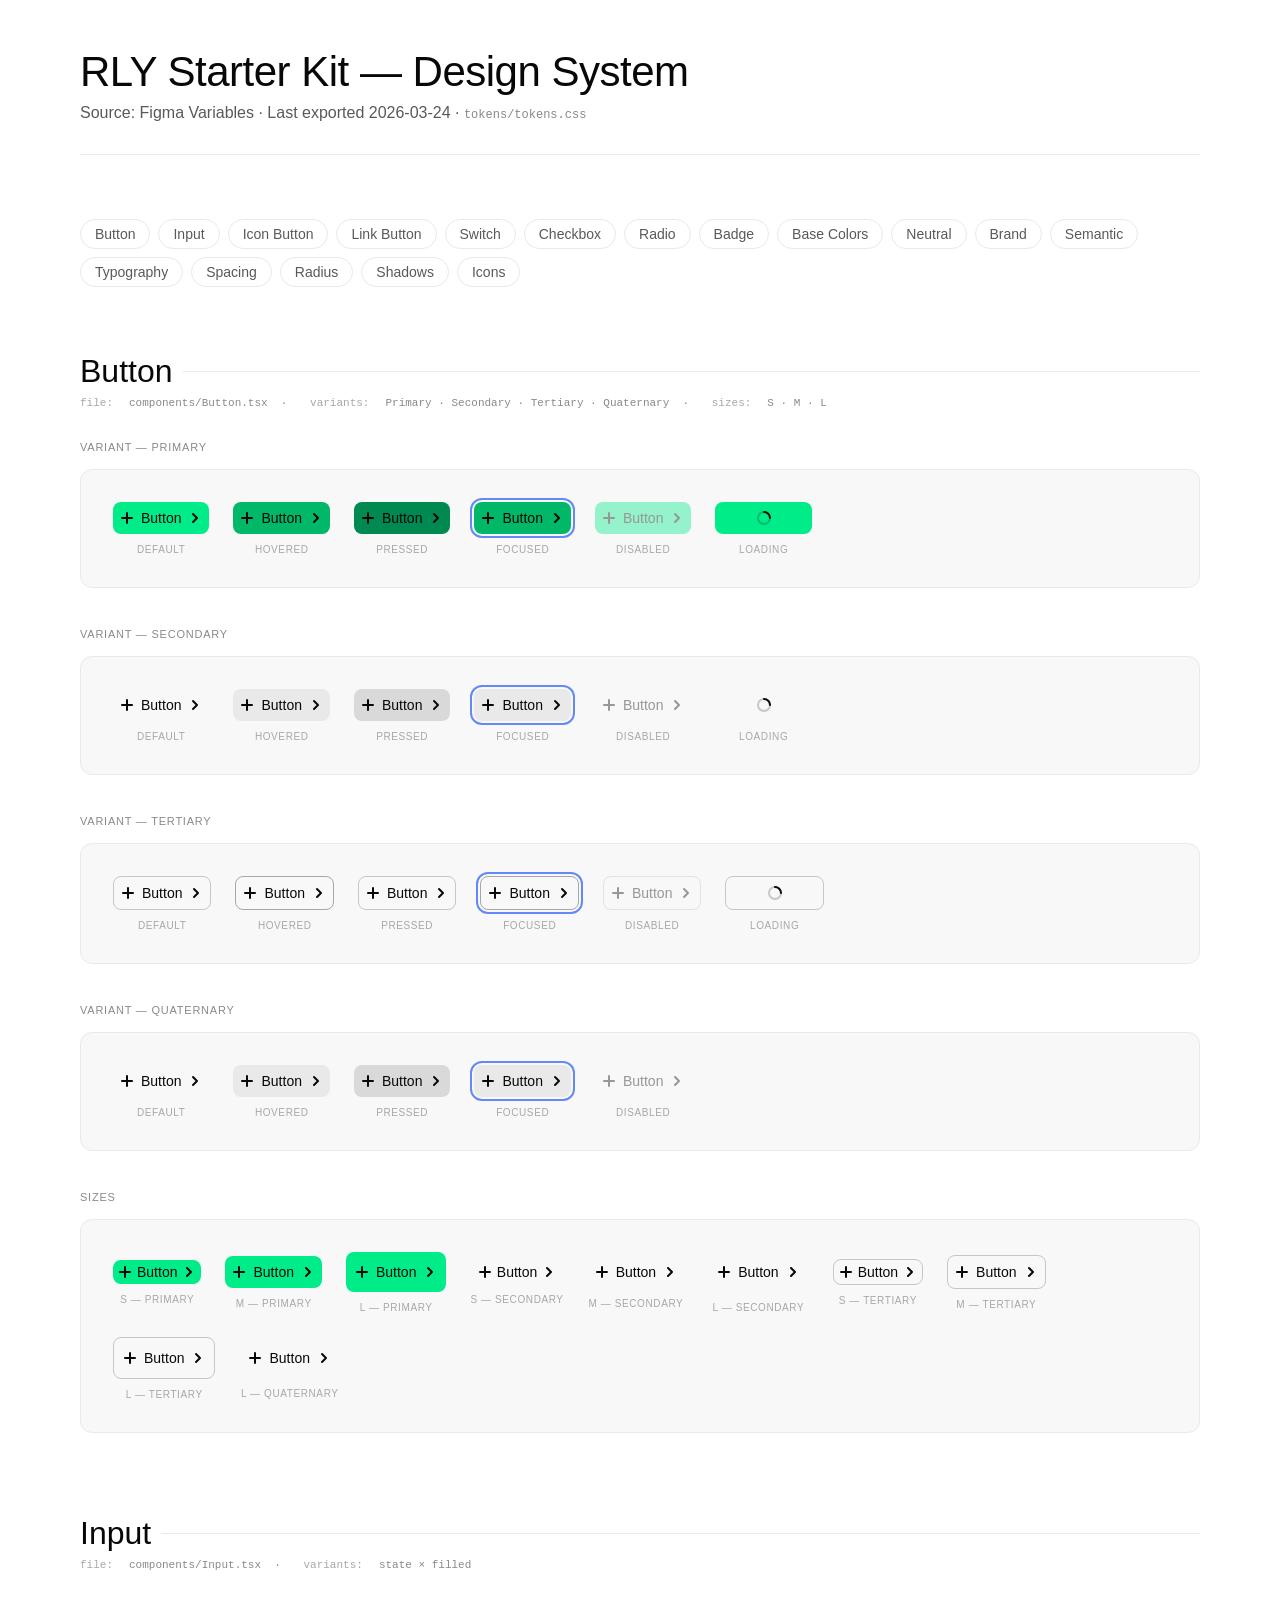
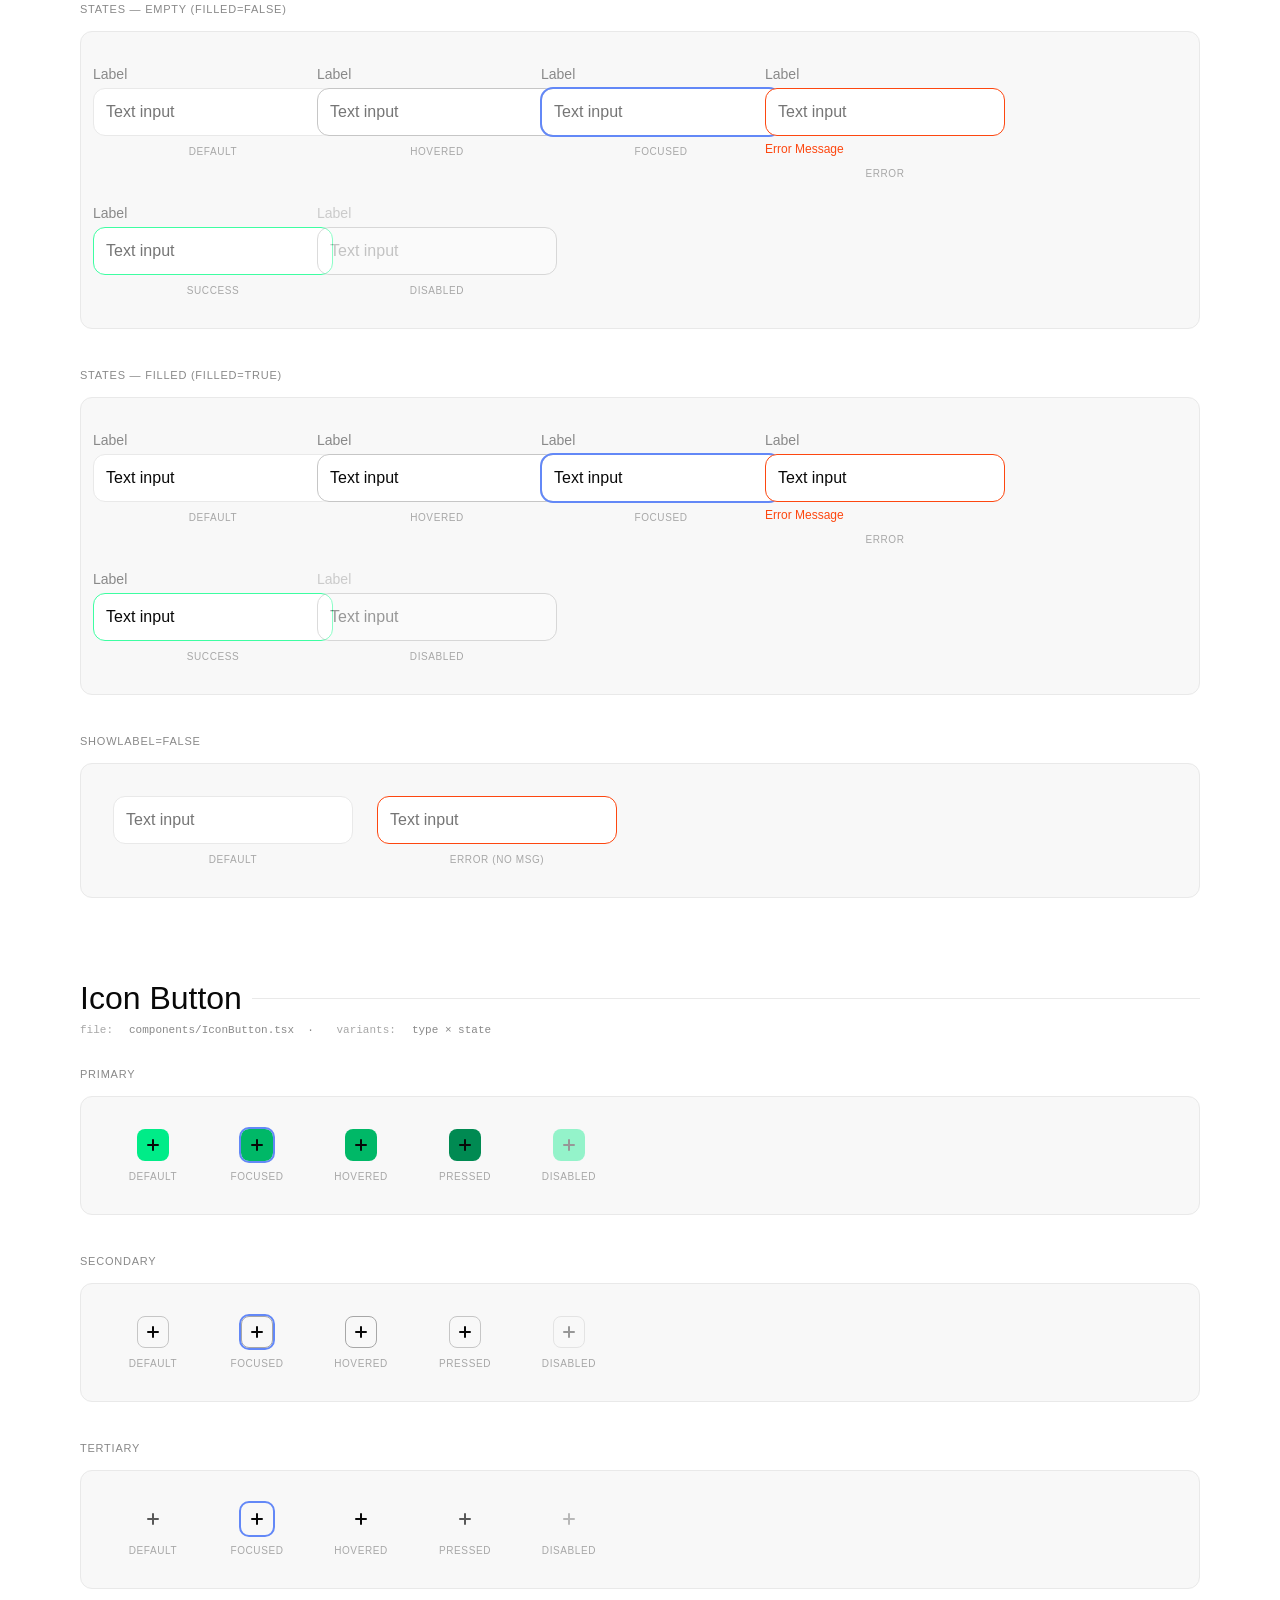
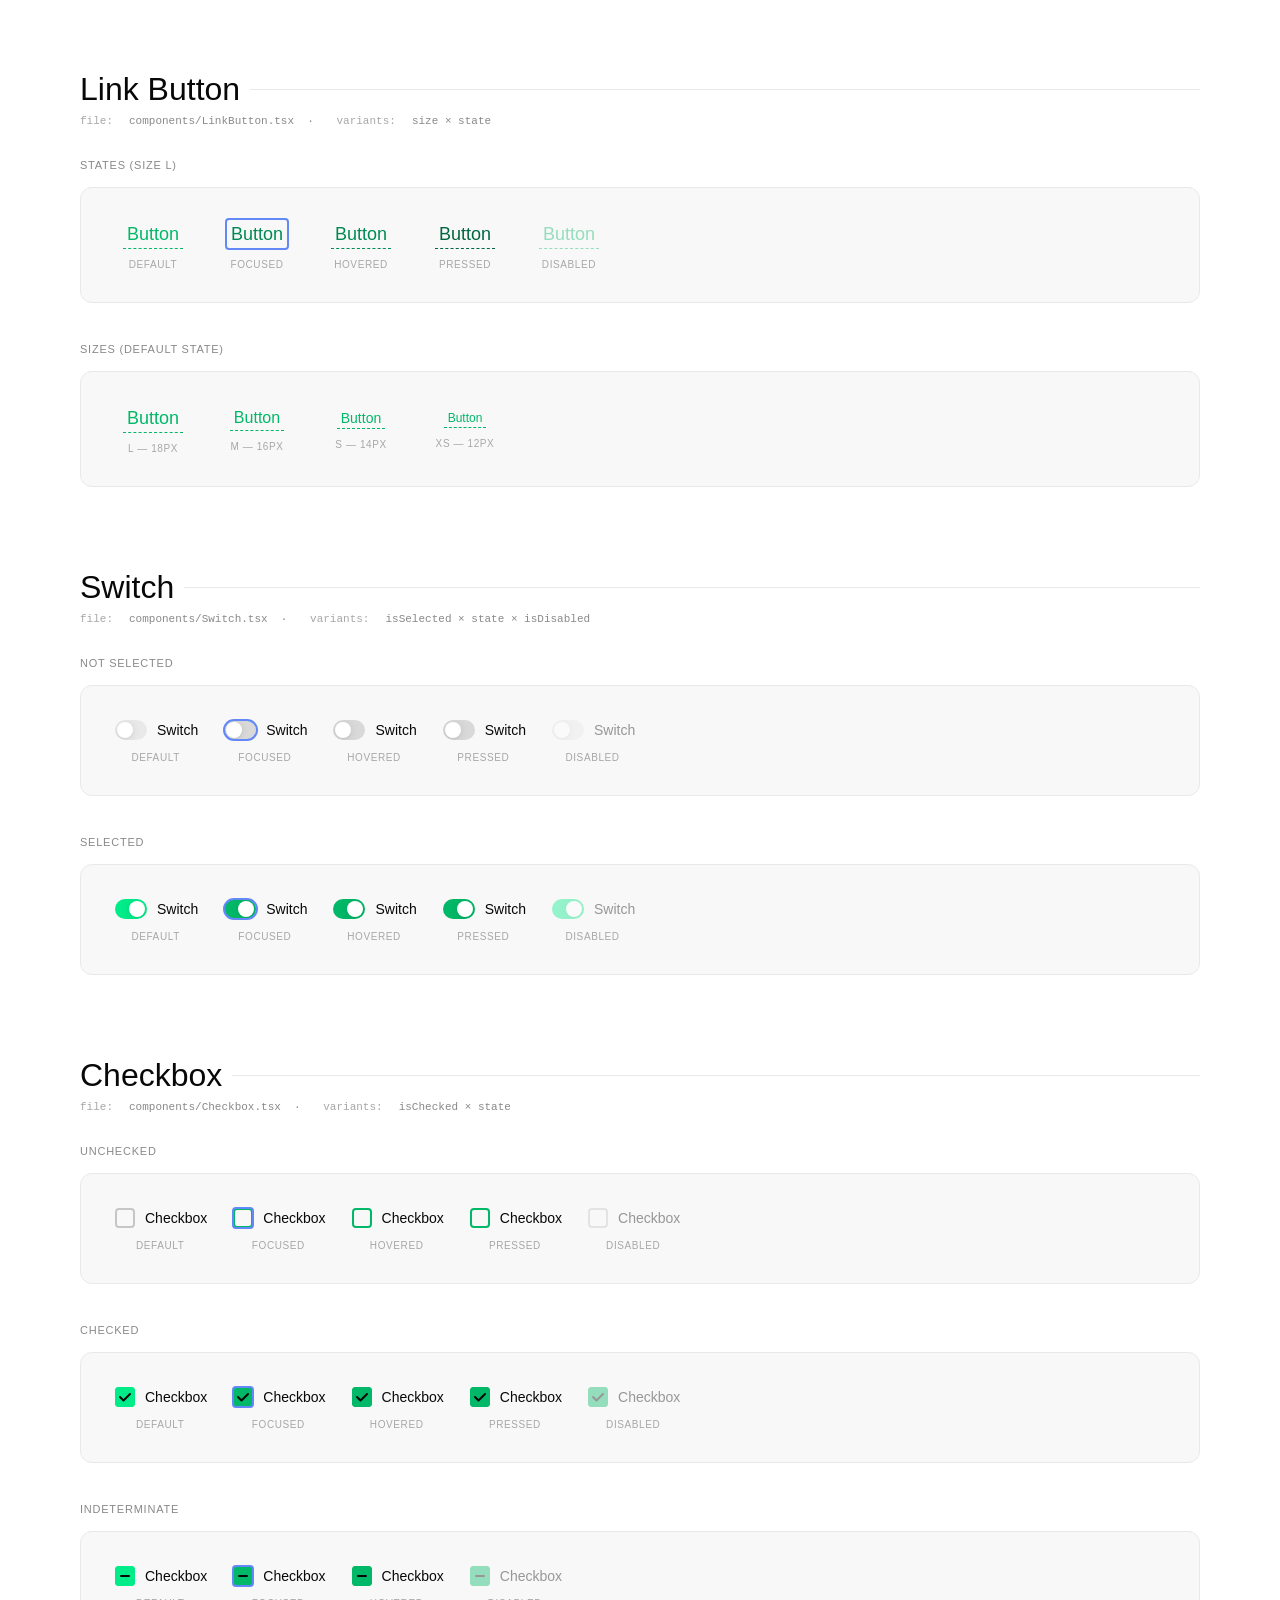
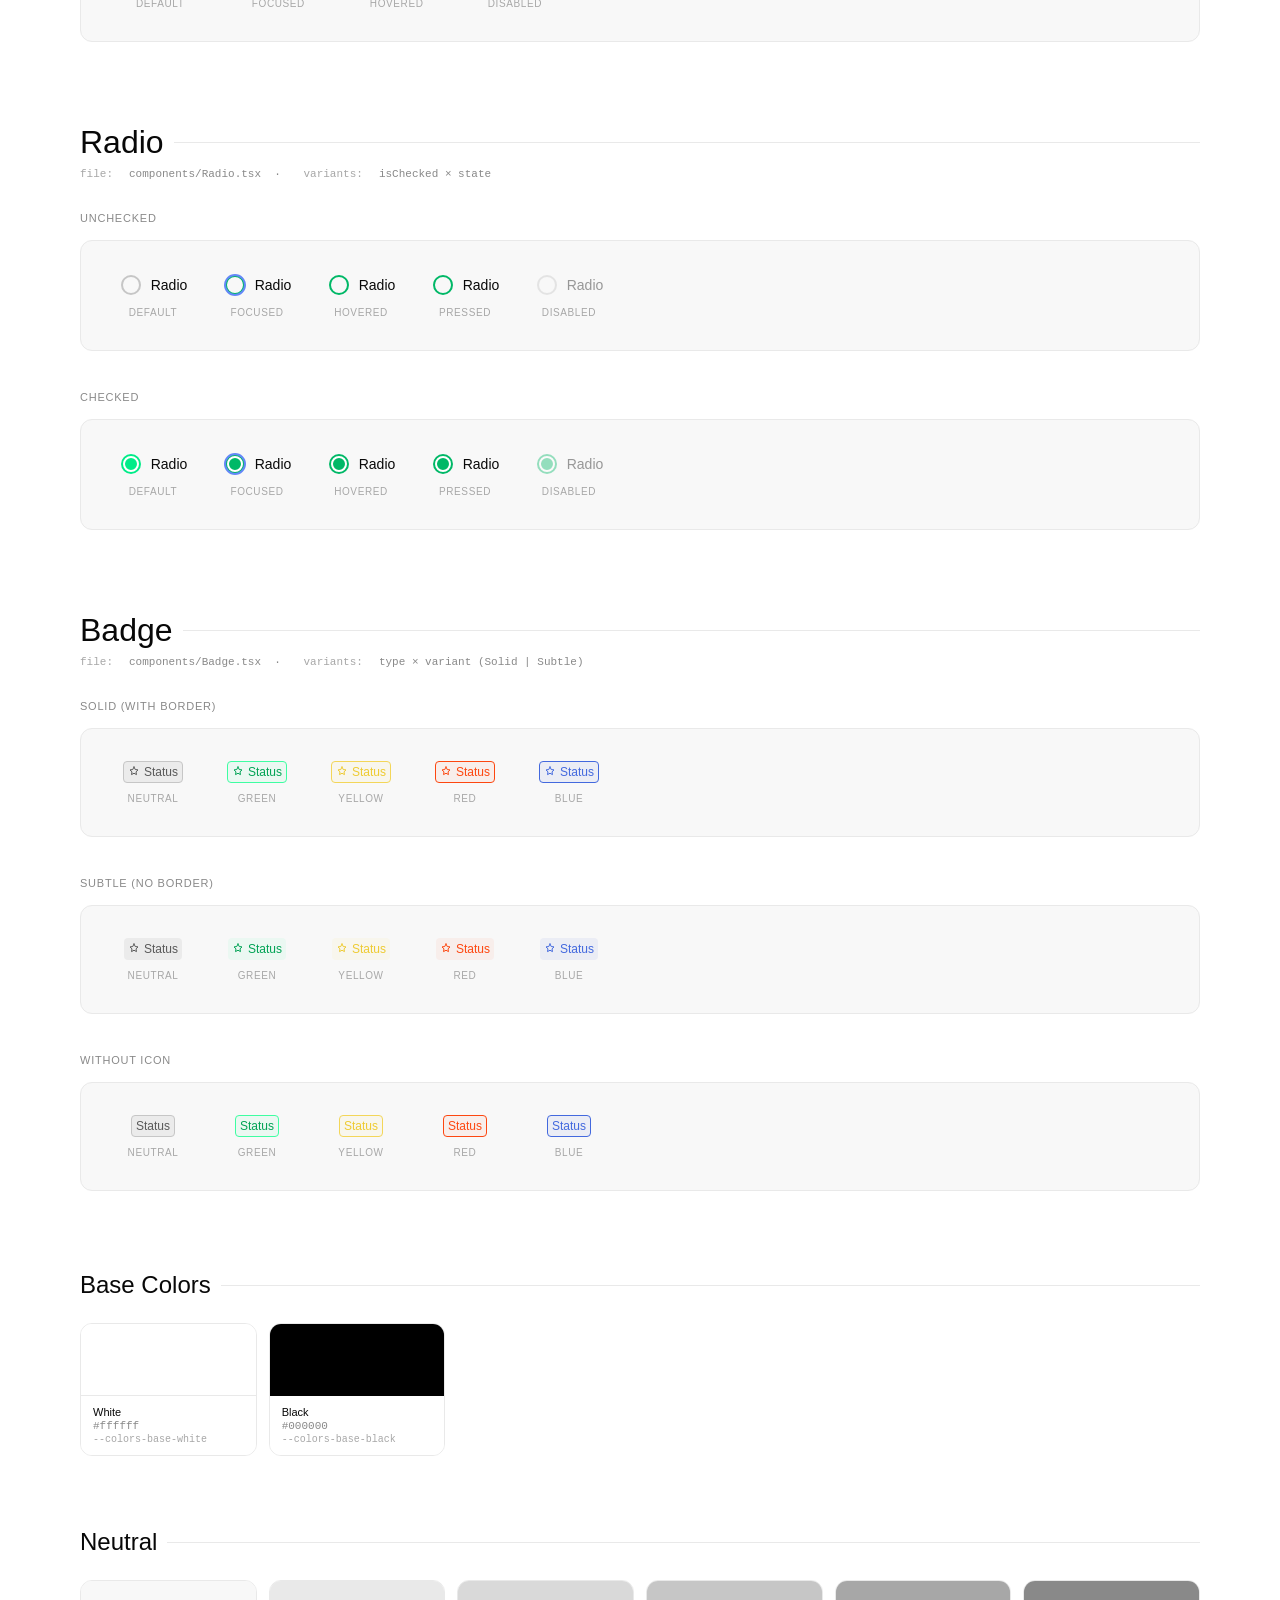
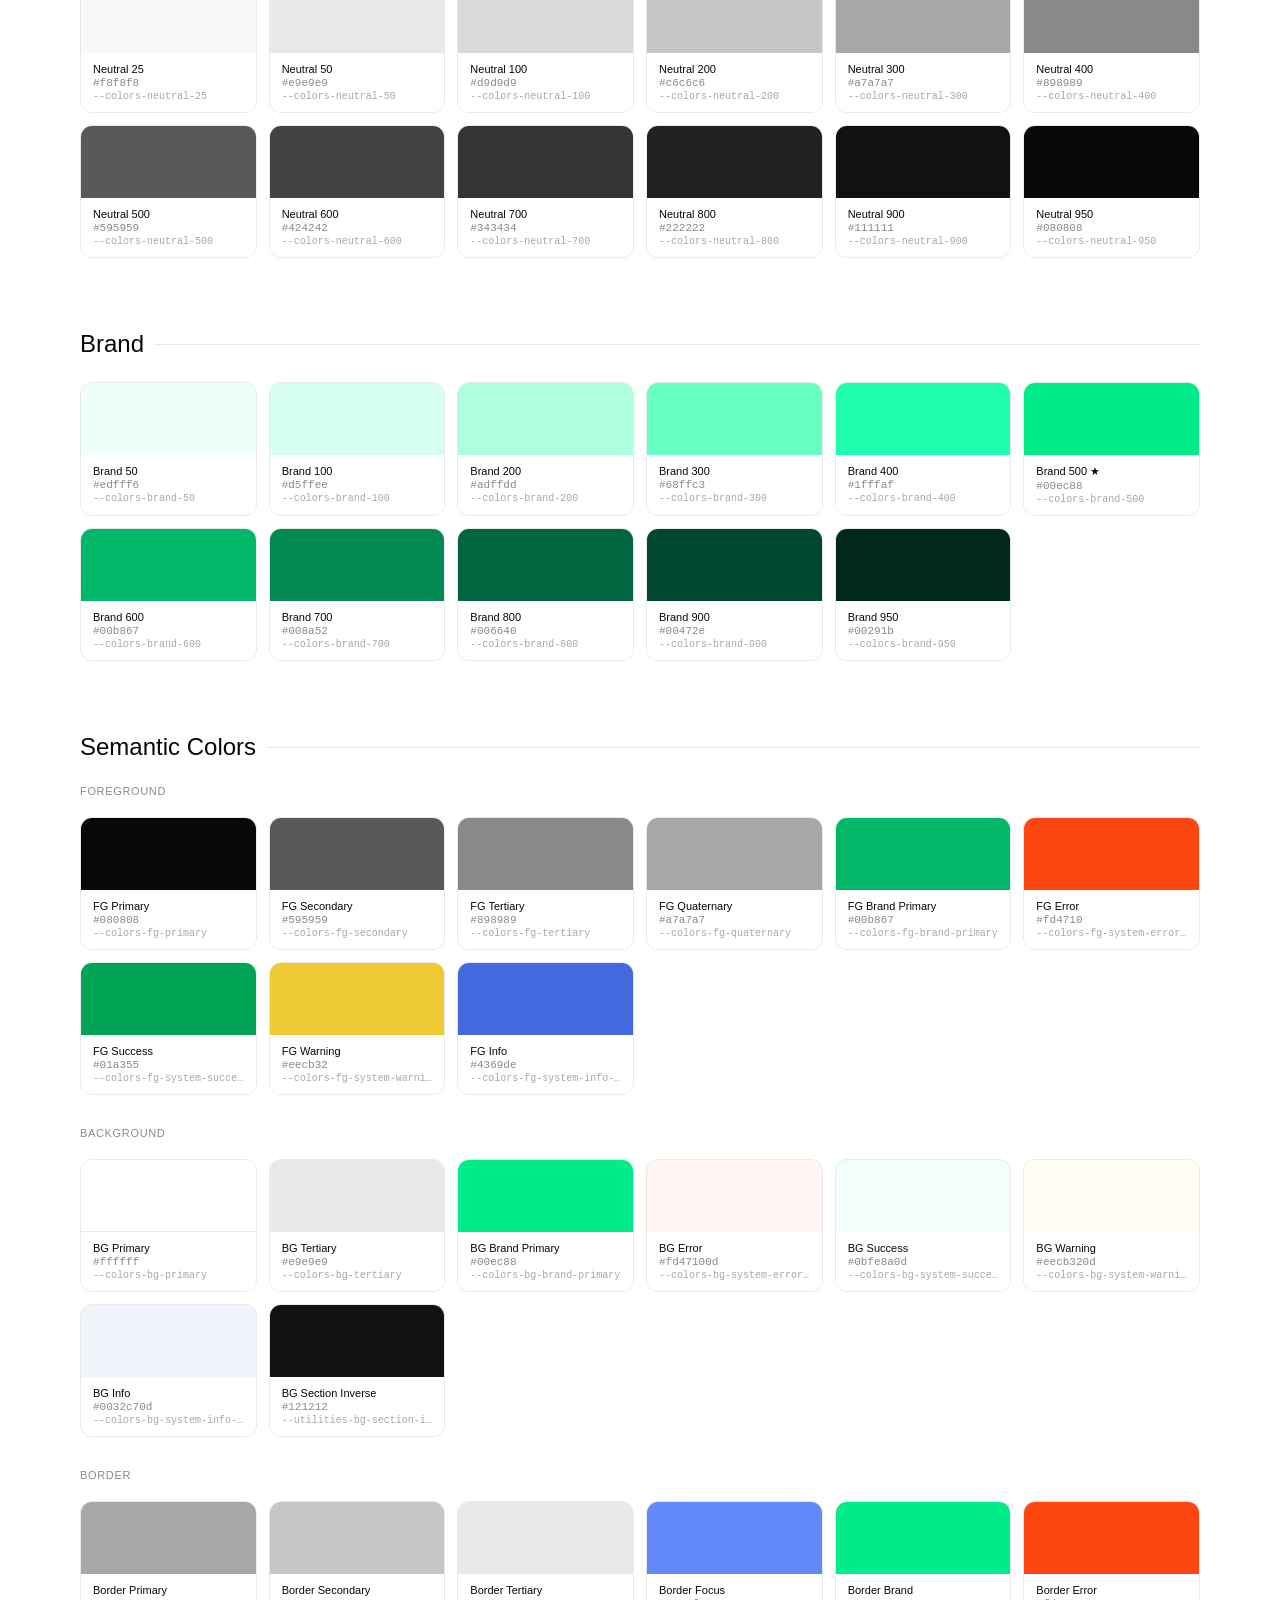
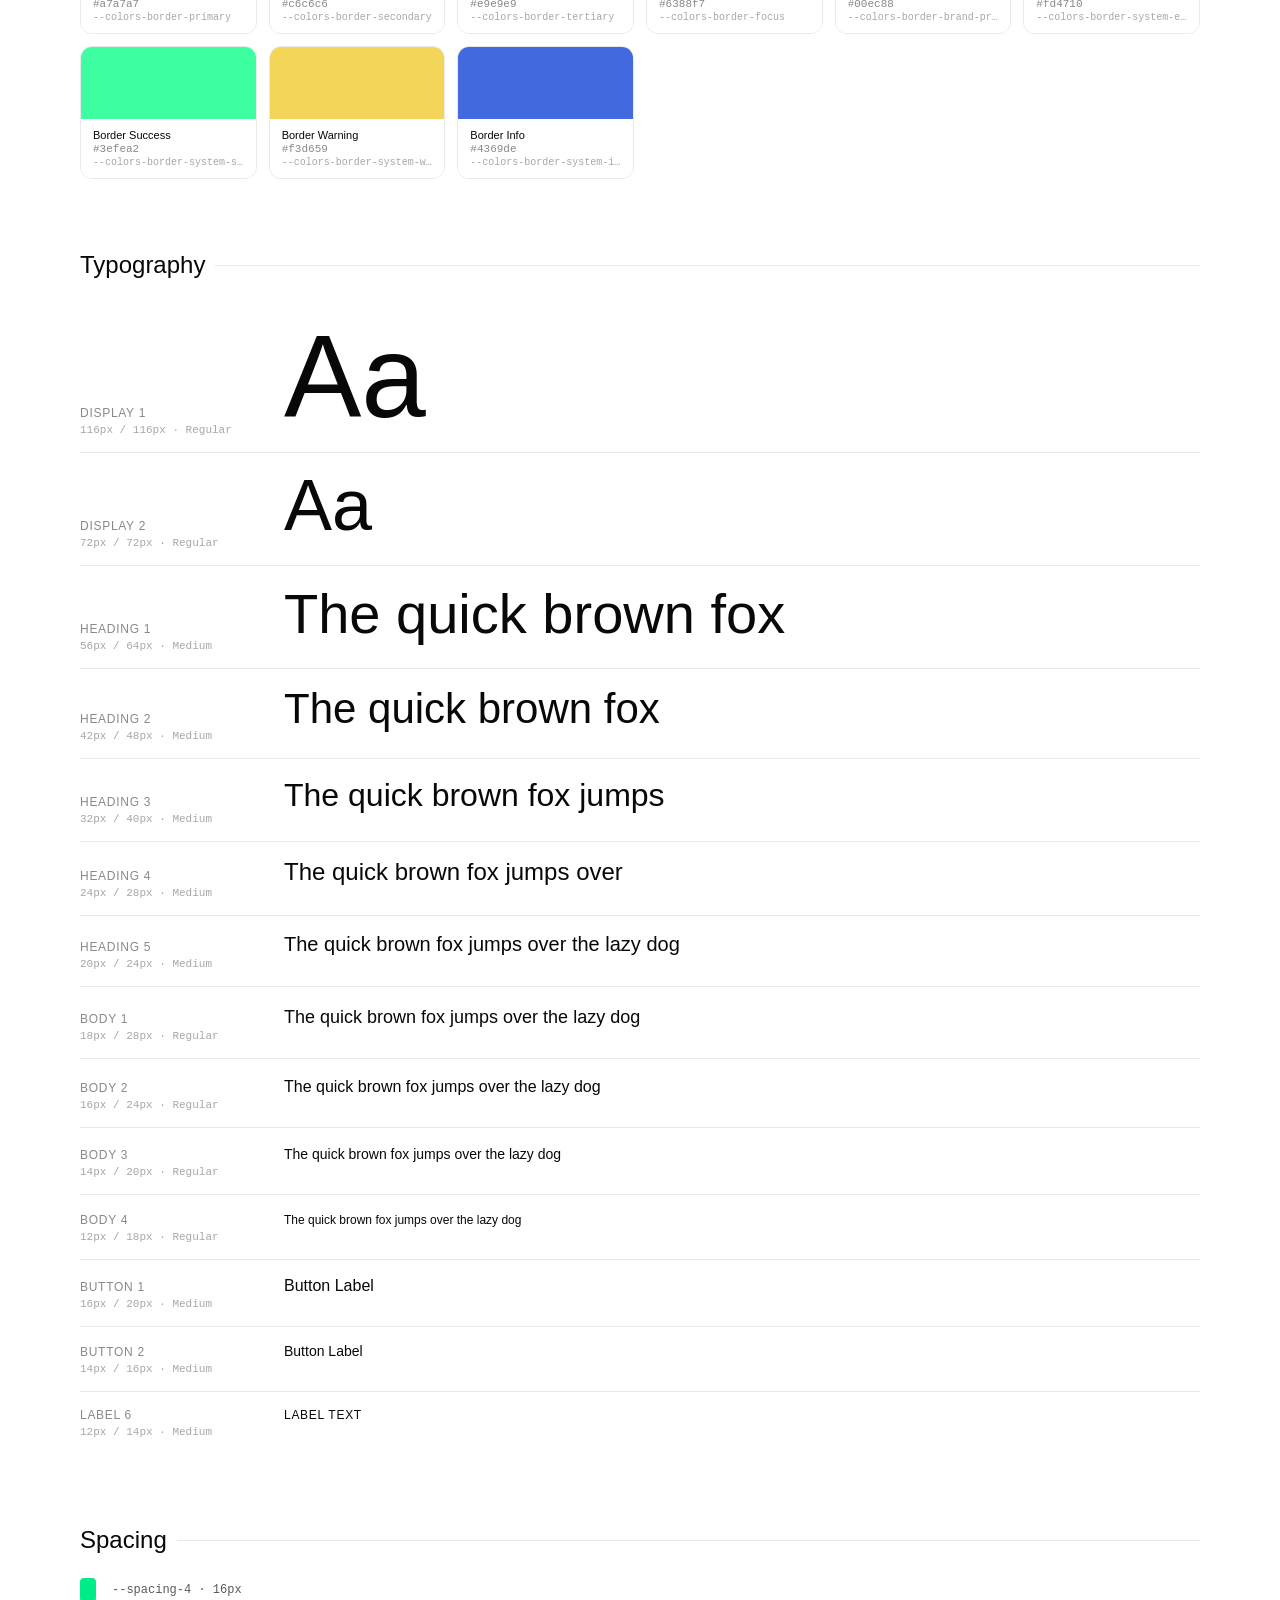
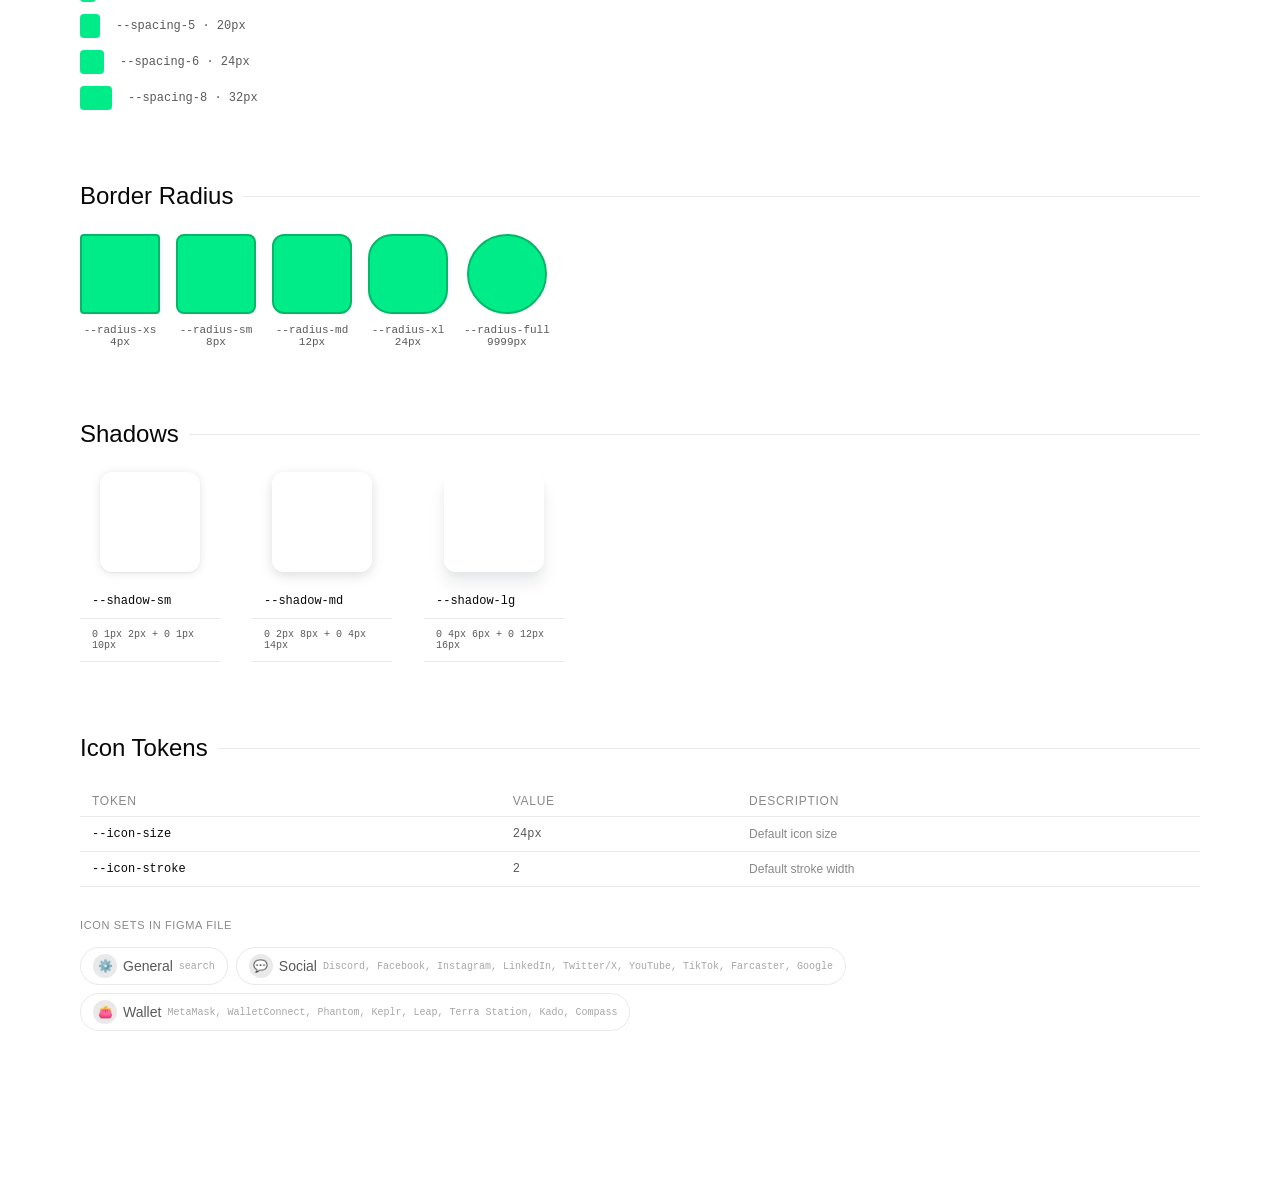
==== commit 19cf796c: "Preview" ====
--- a/docs/index.html
+++ b/docs/index.html
@@ -351,8 +351,7 @@
       display: inline-flex;
       align-items: center;
       justify-content: center;
-      height: 32px;
-      padding: 0 6px;
+      padding: 8px 6px;
       border-radius: var(--radius-sm);
       border: none;
       cursor: pointer;
@@ -362,53 +361,68 @@
       font-size: var(--button-2-size);
       line-height: var(--button-2-line-height);
       font-weight: var(--button-2-weight);
+      color: var(--colors-fg-primary);
       text-transform: capitalize;
       white-space: nowrap;
-      gap: 0;
       transition: background 0.15s, border-color 0.15s, opacity 0.15s;
       overflow: hidden;
     }
     .rly-btn-text { padding: 0 6px; }
-    .rly-btn-icon { display: flex; flex-shrink: 0; }
+    .rly-btn-icon { display: flex; flex-shrink: 0; align-items: center; }
+
+    /* Sizes */
+    .rly-btn.size-s { padding: 4px; }
+    .rly-btn.size-s .rly-btn-text { padding: 0 4px; }
+    .rly-btn.size-l { padding: 12px 8px; }
 
     /* Primary */
-    .rly-btn-primary            { background: var(--colors-bg-brand-primary);   color: var(--colors-fg-primary); }
-    .rly-btn-primary.hovered    { background: var(--colors-bg-brand-secondary);  }
-    .rly-btn-primary.pressed    { background: var(--colors-bg-brand-tertiary);   }
+    .rly-btn-primary            { background: var(--colors-bg-brand-primary); }
+    .rly-btn-primary.hovered    { background: var(--colors-bg-brand-secondary); }
+    .rly-btn-primary.pressed    { background: var(--colors-bg-brand-tertiary); }
     .rly-btn-primary.focused    { background: var(--colors-bg-brand-secondary); overflow: visible; }
     .rly-btn-primary.disabled   { background: var(--colors-bg-brand-primary); opacity: 0.4; cursor: not-allowed; }
     .rly-btn-primary.loading    { background: var(--colors-bg-brand-primary); }
 
     /* Secondary */
-    .rly-btn-secondary          { background: transparent; color: var(--colors-fg-primary); border: 1px solid var(--colors-border-secondary); }
-    .rly-btn-secondary.hovered  { border-color: var(--colors-border-primary); }
-    .rly-btn-secondary.pressed  { border-color: var(--colors-border-secondary); }
-    .rly-btn-secondary.focused  { border-color: var(--colors-border-primary); overflow: visible; }
-    .rly-btn-secondary.disabled { border-color: var(--colors-border-secondary); opacity: 0.4; cursor: not-allowed; }
-    .rly-btn-secondary.loading  { border-color: var(--colors-border-secondary); }
+    .rly-btn-secondary          { background: var(--colors-neutral-25); }
+    .rly-btn-secondary.hovered  { background: var(--colors-bg-tertiary); }
+    .rly-btn-secondary.pressed  { background: var(--colors-bg-quarternary); }
+    .rly-btn-secondary.focused  { background: var(--colors-bg-tertiary); overflow: visible; }
+    .rly-btn-secondary.disabled { background: var(--colors-neutral-25); opacity: 0.4; cursor: not-allowed; }
+    .rly-btn-secondary.loading  { background: var(--colors-neutral-25); }
 
     /* Tertiary */
-    .rly-btn-tertiary           { background: transparent; border: none; color: var(--colors-fg-secondary); }
-    .rly-btn-tertiary.focused   { overflow: visible; }
-    .rly-btn-tertiary.disabled  { opacity: 0.4; cursor: not-allowed; }
-
-    /* Focus ring (rendered as ::after pseudo) */
+    .rly-btn-tertiary           { background: transparent; border: 1px solid var(--colors-border-secondary); }
+    .rly-btn-tertiary.hovered   { border-color: var(--colors-border-primary); }
+    .rly-btn-tertiary.pressed   { border-color: var(--colors-border-secondary); }
+    .rly-btn-tertiary.focused   { border-color: var(--colors-border-primary); overflow: visible; }
+    .rly-btn-tertiary.disabled  { border-color: var(--colors-border-secondary); opacity: 0.4; cursor: not-allowed; }
+    .rly-btn-tertiary.loading   { border-color: var(--colors-border-secondary); }
+
+    /* Quaternary */
+    .rly-btn-quaternary          { background: transparent; }
+    .rly-btn-quaternary.hovered  { background: var(--colors-bg-tertiary); }
+    .rly-btn-quaternary.pressed  { background: var(--colors-bg-quarternary); }
+    .rly-btn-quaternary.focused  { background: var(--colors-bg-tertiary); overflow: visible; }
+    .rly-btn-quaternary.disabled { opacity: 0.4; cursor: not-allowed; }
+
+    /* Focus ring */
     .rly-btn.focused::after {
       content: '';
       position: absolute;
-      inset: -2px;
+      inset: -4px;
       border: 2px solid var(--colors-border-focus);
-      border-radius: 10px;
+      border-radius: calc(var(--radius-sm) + 4px);
       pointer-events: none;
     }
-    .rly-btn-secondary.focused::after { inset: -3px; border-radius: 10px; }
+    .rly-btn-tertiary.focused::after { inset: -5px; }
 
     /* Spinner */
     .rly-spinner {
       position: absolute;
       left: 50%; top: 50%;
       transform: translate(-50%, -50%);
-      width: 20px; height: 20px;
+      width: 16px; height: 16px;
       animation: rly-spin 0.8s linear infinite;
     }
     @keyframes rly-spin { to { transform: translate(-50%,-50%) rotate(360deg); } }
@@ -792,14 +806,14 @@
       <h2>Button</h2>
       <div class="component-meta">
         <span>file:</span> components/Button.tsx &nbsp;·&nbsp;
-        <span>variants:</span> type × state &nbsp;·&nbsp;
-        <span>sizes:</span> S
+        <span>variants:</span> Primary · Secondary · Tertiary · Quaternary &nbsp;·&nbsp;
+        <span>sizes:</span> S · M · L
       </div>
     </div>
 
     <!-- Primary -->
     <div class="variant-group">
-      <div class="variant-group-label">Type — Primary</div>
+      <div class="variant-group-label">Variant — Primary</div>
       <div class="variant-row">
         <div class="variant-cell">
           <button class="rly-btn rly-btn-primary">
@@ -810,6 +824,22 @@
           <div class="variant-label">Default</div>
         </div>
         <div class="variant-cell">
+          <button class="rly-btn rly-btn-primary hovered">
+            <span class="rly-btn-icon"><svg width="16" height="16" viewBox="0 0 16 16" fill="none"><path d="M8 3v10M3 8h10" stroke="currentColor" stroke-width="2" stroke-linecap="round"/></svg></span>
+            <span class="rly-btn-text">Button</span>
+            <span class="rly-btn-icon"><svg width="16" height="16" viewBox="0 0 16 16" fill="none"><path d="M6 4l4 4-4 4" stroke="currentColor" stroke-width="2" stroke-linecap="round" stroke-linejoin="round"/></svg></span>
+          </button>
+          <div class="variant-label">Hovered</div>
+        </div>
+        <div class="variant-cell">
+          <button class="rly-btn rly-btn-primary pressed">
+            <span class="rly-btn-icon"><svg width="16" height="16" viewBox="0 0 16 16" fill="none"><path d="M8 3v10M3 8h10" stroke="currentColor" stroke-width="2" stroke-linecap="round"/></svg></span>
+            <span class="rly-btn-text">Button</span>
+            <span class="rly-btn-icon"><svg width="16" height="16" viewBox="0 0 16 16" fill="none"><path d="M6 4l4 4-4 4" stroke="currentColor" stroke-width="2" stroke-linecap="round" stroke-linejoin="round"/></svg></span>
+          </button>
+          <div class="variant-label">Pressed</div>
+        </div>
+        <div class="variant-cell">
           <button class="rly-btn rly-btn-primary focused">
             <span class="rly-btn-icon"><svg width="16" height="16" viewBox="0 0 16 16" fill="none"><path d="M8 3v10M3 8h10" stroke="currentColor" stroke-width="2" stroke-linecap="round"/></svg></span>
             <span class="rly-btn-text">Button</span>
@@ -818,7 +848,42 @@
           <div class="variant-label">Focused</div>
         </div>
         <div class="variant-cell">
-          <button class="rly-btn rly-btn-primary hovered">
+          <button class="rly-btn rly-btn-primary disabled" disabled>
+            <span class="rly-btn-icon"><svg width="16" height="16" viewBox="0 0 16 16" fill="none"><path d="M8 3v10M3 8h10" stroke="currentColor" stroke-width="2" stroke-linecap="round"/></svg></span>
+            <span class="rly-btn-text">Button</span>
+            <span class="rly-btn-icon"><svg width="16" height="16" viewBox="0 0 16 16" fill="none"><path d="M6 4l4 4-4 4" stroke="currentColor" stroke-width="2" stroke-linecap="round" stroke-linejoin="round"/></svg></span>
+          </button>
+          <div class="variant-label">Disabled</div>
+        </div>
+        <div class="variant-cell">
+          <button class="rly-btn rly-btn-primary loading">
+            <span class="rly-btn-icon"><svg width="16" height="16" viewBox="0 0 16 16" fill="none"><path d="M8 3v10M3 8h10" stroke="currentColor" stroke-width="2" stroke-linecap="round"/></svg></span>
+            <span class="rly-btn-text">Button</span>
+            <span class="rly-btn-icon"><svg width="16" height="16" viewBox="0 0 16 16" fill="none"><path d="M6 4l4 4-4 4" stroke="currentColor" stroke-width="2" stroke-linecap="round" stroke-linejoin="round"/></svg></span>
+            <svg class="rly-spinner" viewBox="0 0 16 16" fill="none">
+              <circle cx="8" cy="8" r="6" stroke-width="2"/>
+              <path d="M8 2a6 6 0 0 1 6 6" stroke-width="2" stroke-linecap="round"/>
+            </svg>
+          </button>
+          <div class="variant-label">Loading</div>
+        </div>
+      </div>
+    </div>
+
+    <!-- Secondary -->
+    <div class="variant-group">
+      <div class="variant-group-label">Variant — Secondary</div>
+      <div class="variant-row">
+        <div class="variant-cell">
+          <button class="rly-btn rly-btn-secondary">
+            <span class="rly-btn-icon"><svg width="16" height="16" viewBox="0 0 16 16" fill="none"><path d="M8 3v10M3 8h10" stroke="currentColor" stroke-width="2" stroke-linecap="round"/></svg></span>
+            <span class="rly-btn-text">Button</span>
+            <span class="rly-btn-icon"><svg width="16" height="16" viewBox="0 0 16 16" fill="none"><path d="M6 4l4 4-4 4" stroke="currentColor" stroke-width="2" stroke-linecap="round" stroke-linejoin="round"/></svg></span>
+          </button>
+          <div class="variant-label">Default</div>
+        </div>
+        <div class="variant-cell">
+          <button class="rly-btn rly-btn-secondary hovered">
             <span class="rly-btn-icon"><svg width="16" height="16" viewBox="0 0 16 16" fill="none"><path d="M8 3v10M3 8h10" stroke="currentColor" stroke-width="2" stroke-linecap="round"/></svg></span>
             <span class="rly-btn-text">Button</span>
             <span class="rly-btn-icon"><svg width="16" height="16" viewBox="0 0 16 16" fill="none"><path d="M6 4l4 4-4 4" stroke="currentColor" stroke-width="2" stroke-linecap="round" stroke-linejoin="round"/></svg></span>
@@ -826,7 +891,7 @@
           <div class="variant-label">Hovered</div>
         </div>
         <div class="variant-cell">
-          <button class="rly-btn rly-btn-primary pressed">
+          <button class="rly-btn rly-btn-secondary pressed">
             <span class="rly-btn-icon"><svg width="16" height="16" viewBox="0 0 16 16" fill="none"><path d="M8 3v10M3 8h10" stroke="currentColor" stroke-width="2" stroke-linecap="round"/></svg></span>
             <span class="rly-btn-text">Button</span>
             <span class="rly-btn-icon"><svg width="16" height="16" viewBox="0 0 16 16" fill="none"><path d="M6 4l4 4-4 4" stroke="currentColor" stroke-width="2" stroke-linecap="round" stroke-linejoin="round"/></svg></span>
@@ -834,7 +899,15 @@
           <div class="variant-label">Pressed</div>
         </div>
         <div class="variant-cell">
-          <button class="rly-btn rly-btn-primary disabled" disabled>
+          <button class="rly-btn rly-btn-secondary focused">
+            <span class="rly-btn-icon"><svg width="16" height="16" viewBox="0 0 16 16" fill="none"><path d="M8 3v10M3 8h10" stroke="currentColor" stroke-width="2" stroke-linecap="round"/></svg></span>
+            <span class="rly-btn-text">Button</span>
+            <span class="rly-btn-icon"><svg width="16" height="16" viewBox="0 0 16 16" fill="none"><path d="M6 4l4 4-4 4" stroke="currentColor" stroke-width="2" stroke-linecap="round" stroke-linejoin="round"/></svg></span>
+          </button>
+          <div class="variant-label">Focused</div>
+        </div>
+        <div class="variant-cell">
+          <button class="rly-btn rly-btn-secondary disabled" disabled>
             <span class="rly-btn-icon"><svg width="16" height="16" viewBox="0 0 16 16" fill="none"><path d="M8 3v10M3 8h10" stroke="currentColor" stroke-width="2" stroke-linecap="round"/></svg></span>
             <span class="rly-btn-text">Button</span>
             <span class="rly-btn-icon"><svg width="16" height="16" viewBox="0 0 16 16" fill="none"><path d="M6 4l4 4-4 4" stroke="currentColor" stroke-width="2" stroke-linecap="round" stroke-linejoin="round"/></svg></span>
@@ -842,13 +915,13 @@
           <div class="variant-label">Disabled</div>
         </div>
         <div class="variant-cell">
-          <button class="rly-btn rly-btn-primary loading">
-            <span class="rly-btn-icon"><svg width="16" height="16" viewBox="0 0 16 16" fill="none"><path d="M8 3v10M3 8h10" stroke="currentColor" stroke-width="2" stroke-linecap="round"/></svg></span>
-            <span class="rly-btn-text">Button</span>
-            <span class="rly-btn-icon"><svg width="16" height="16" viewBox="0 0 16 16" fill="none"><path d="M6 4l4 4-4 4" stroke="currentColor" stroke-width="2" stroke-linecap="round" stroke-linejoin="round"/></svg></span>
-            <svg class="rly-spinner" viewBox="0 0 20 20" fill="none">
-              <circle cx="10" cy="10" r="8" stroke-width="2"/>
-              <path d="M10 2a8 8 0 0 1 8 8" stroke-width="2" stroke-linecap="round"/>
+          <button class="rly-btn rly-btn-secondary loading">
+            <span class="rly-btn-icon"><svg width="16" height="16" viewBox="0 0 16 16" fill="none"><path d="M8 3v10M3 8h10" stroke="currentColor" stroke-width="2" stroke-linecap="round"/></svg></span>
+            <span class="rly-btn-text">Button</span>
+            <span class="rly-btn-icon"><svg width="16" height="16" viewBox="0 0 16 16" fill="none"><path d="M6 4l4 4-4 4" stroke="currentColor" stroke-width="2" stroke-linecap="round" stroke-linejoin="round"/></svg></span>
+            <svg class="rly-spinner" viewBox="0 0 16 16" fill="none">
+              <circle cx="8" cy="8" r="6" stroke-width="2"/>
+              <path d="M8 2a6 6 0 0 1 6 6" stroke-width="2" stroke-linecap="round"/>
             </svg>
           </button>
           <div class="variant-label">Loading</div>
@@ -856,155 +929,195 @@
       </div>
     </div>
 
-    <!-- Secondary -->
-    <div class="variant-group">
-      <div class="variant-group-label">Type — Secondary</div>
+    <!-- Tertiary -->
+    <div class="variant-group">
+      <div class="variant-group-label">Variant — Tertiary</div>
       <div class="variant-row">
         <div class="variant-cell">
+          <button class="rly-btn rly-btn-tertiary">
+            <span class="rly-btn-icon"><svg width="16" height="16" viewBox="0 0 16 16" fill="none"><path d="M8 3v10M3 8h10" stroke="currentColor" stroke-width="2" stroke-linecap="round"/></svg></span>
+            <span class="rly-btn-text">Button</span>
+            <span class="rly-btn-icon"><svg width="16" height="16" viewBox="0 0 16 16" fill="none"><path d="M6 4l4 4-4 4" stroke="currentColor" stroke-width="2" stroke-linecap="round" stroke-linejoin="round"/></svg></span>
+          </button>
+          <div class="variant-label">Default</div>
+        </div>
+        <div class="variant-cell">
+          <button class="rly-btn rly-btn-tertiary hovered">
+            <span class="rly-btn-icon"><svg width="16" height="16" viewBox="0 0 16 16" fill="none"><path d="M8 3v10M3 8h10" stroke="currentColor" stroke-width="2" stroke-linecap="round"/></svg></span>
+            <span class="rly-btn-text">Button</span>
+            <span class="rly-btn-icon"><svg width="16" height="16" viewBox="0 0 16 16" fill="none"><path d="M6 4l4 4-4 4" stroke="currentColor" stroke-width="2" stroke-linecap="round" stroke-linejoin="round"/></svg></span>
+          </button>
+          <div class="variant-label">Hovered</div>
+        </div>
+        <div class="variant-cell">
+          <button class="rly-btn rly-btn-tertiary pressed">
+            <span class="rly-btn-icon"><svg width="16" height="16" viewBox="0 0 16 16" fill="none"><path d="M8 3v10M3 8h10" stroke="currentColor" stroke-width="2" stroke-linecap="round"/></svg></span>
+            <span class="rly-btn-text">Button</span>
+            <span class="rly-btn-icon"><svg width="16" height="16" viewBox="0 0 16 16" fill="none"><path d="M6 4l4 4-4 4" stroke="currentColor" stroke-width="2" stroke-linecap="round" stroke-linejoin="round"/></svg></span>
+          </button>
+          <div class="variant-label">Pressed</div>
+        </div>
+        <div class="variant-cell">
+          <button class="rly-btn rly-btn-tertiary focused">
+            <span class="rly-btn-icon"><svg width="16" height="16" viewBox="0 0 16 16" fill="none"><path d="M8 3v10M3 8h10" stroke="currentColor" stroke-width="2" stroke-linecap="round"/></svg></span>
+            <span class="rly-btn-text">Button</span>
+            <span class="rly-btn-icon"><svg width="16" height="16" viewBox="0 0 16 16" fill="none"><path d="M6 4l4 4-4 4" stroke="currentColor" stroke-width="2" stroke-linecap="round" stroke-linejoin="round"/></svg></span>
+          </button>
+          <div class="variant-label">Focused</div>
+        </div>
+        <div class="variant-cell">
+          <button class="rly-btn rly-btn-tertiary disabled" disabled>
+            <span class="rly-btn-icon"><svg width="16" height="16" viewBox="0 0 16 16" fill="none"><path d="M8 3v10M3 8h10" stroke="currentColor" stroke-width="2" stroke-linecap="round"/></svg></span>
+            <span class="rly-btn-text">Button</span>
+            <span class="rly-btn-icon"><svg width="16" height="16" viewBox="0 0 16 16" fill="none"><path d="M6 4l4 4-4 4" stroke="currentColor" stroke-width="2" stroke-linecap="round" stroke-linejoin="round"/></svg></span>
+          </button>
+          <div class="variant-label">Disabled</div>
+        </div>
+        <div class="variant-cell">
+          <button class="rly-btn rly-btn-tertiary loading">
+            <span class="rly-btn-icon"><svg width="16" height="16" viewBox="0 0 16 16" fill="none"><path d="M8 3v10M3 8h10" stroke="currentColor" stroke-width="2" stroke-linecap="round"/></svg></span>
+            <span class="rly-btn-text">Button</span>
+            <span class="rly-btn-icon"><svg width="16" height="16" viewBox="0 0 16 16" fill="none"><path d="M6 4l4 4-4 4" stroke="currentColor" stroke-width="2" stroke-linecap="round" stroke-linejoin="round"/></svg></span>
+            <svg class="rly-spinner" viewBox="0 0 16 16" fill="none">
+              <circle cx="8" cy="8" r="6" stroke-width="2"/>
+              <path d="M8 2a6 6 0 0 1 6 6" stroke-width="2" stroke-linecap="round"/>
+            </svg>
+          </button>
+          <div class="variant-label">Loading</div>
+        </div>
+      </div>
+    </div>
+
+    <!-- Quaternary -->
+    <div class="variant-group">
+      <div class="variant-group-label">Variant — Quaternary</div>
+      <div class="variant-row">
+        <div class="variant-cell">
+          <button class="rly-btn rly-btn-quaternary">
+            <span class="rly-btn-icon"><svg width="16" height="16" viewBox="0 0 16 16" fill="none"><path d="M8 3v10M3 8h10" stroke="currentColor" stroke-width="2" stroke-linecap="round"/></svg></span>
+            <span class="rly-btn-text">Button</span>
+            <span class="rly-btn-icon"><svg width="16" height="16" viewBox="0 0 16 16" fill="none"><path d="M6 4l4 4-4 4" stroke="currentColor" stroke-width="2" stroke-linecap="round" stroke-linejoin="round"/></svg></span>
+          </button>
+          <div class="variant-label">Default</div>
+        </div>
+        <div class="variant-cell">
+          <button class="rly-btn rly-btn-quaternary hovered">
+            <span class="rly-btn-icon"><svg width="16" height="16" viewBox="0 0 16 16" fill="none"><path d="M8 3v10M3 8h10" stroke="currentColor" stroke-width="2" stroke-linecap="round"/></svg></span>
+            <span class="rly-btn-text">Button</span>
+            <span class="rly-btn-icon"><svg width="16" height="16" viewBox="0 0 16 16" fill="none"><path d="M6 4l4 4-4 4" stroke="currentColor" stroke-width="2" stroke-linecap="round" stroke-linejoin="round"/></svg></span>
+          </button>
+          <div class="variant-label">Hovered</div>
+        </div>
+        <div class="variant-cell">
+          <button class="rly-btn rly-btn-quaternary pressed">
+            <span class="rly-btn-icon"><svg width="16" height="16" viewBox="0 0 16 16" fill="none"><path d="M8 3v10M3 8h10" stroke="currentColor" stroke-width="2" stroke-linecap="round"/></svg></span>
+            <span class="rly-btn-text">Button</span>
+            <span class="rly-btn-icon"><svg width="16" height="16" viewBox="0 0 16 16" fill="none"><path d="M6 4l4 4-4 4" stroke="currentColor" stroke-width="2" stroke-linecap="round" stroke-linejoin="round"/></svg></span>
+          </button>
+          <div class="variant-label">Pressed</div>
+        </div>
+        <div class="variant-cell">
+          <button class="rly-btn rly-btn-quaternary focused">
+            <span class="rly-btn-icon"><svg width="16" height="16" viewBox="0 0 16 16" fill="none"><path d="M8 3v10M3 8h10" stroke="currentColor" stroke-width="2" stroke-linecap="round"/></svg></span>
+            <span class="rly-btn-text">Button</span>
+            <span class="rly-btn-icon"><svg width="16" height="16" viewBox="0 0 16 16" fill="none"><path d="M6 4l4 4-4 4" stroke="currentColor" stroke-width="2" stroke-linecap="round" stroke-linejoin="round"/></svg></span>
+          </button>
+          <div class="variant-label">Focused</div>
+        </div>
+        <div class="variant-cell">
+          <button class="rly-btn rly-btn-quaternary disabled" disabled>
+            <span class="rly-btn-icon"><svg width="16" height="16" viewBox="0 0 16 16" fill="none"><path d="M8 3v10M3 8h10" stroke="currentColor" stroke-width="2" stroke-linecap="round"/></svg></span>
+            <span class="rly-btn-text">Button</span>
+            <span class="rly-btn-icon"><svg width="16" height="16" viewBox="0 0 16 16" fill="none"><path d="M6 4l4 4-4 4" stroke="currentColor" stroke-width="2" stroke-linecap="round" stroke-linejoin="round"/></svg></span>
+          </button>
+          <div class="variant-label">Disabled</div>
+        </div>
+      </div>
+    </div>
+
+    <!-- Sizes -->
+    <div class="variant-group">
+      <div class="variant-group-label">Sizes</div>
+      <div class="variant-row" style="align-items: center;">
+        <div class="variant-cell">
+          <button class="rly-btn rly-btn-primary size-s">
+            <span class="rly-btn-icon"><svg width="16" height="16" viewBox="0 0 16 16" fill="none"><path d="M8 3v10M3 8h10" stroke="currentColor" stroke-width="2" stroke-linecap="round"/></svg></span>
+            <span class="rly-btn-text">Button</span>
+            <span class="rly-btn-icon"><svg width="16" height="16" viewBox="0 0 16 16" fill="none"><path d="M6 4l4 4-4 4" stroke="currentColor" stroke-width="2" stroke-linecap="round" stroke-linejoin="round"/></svg></span>
+          </button>
+          <div class="variant-label">S — Primary</div>
+        </div>
+        <div class="variant-cell">
+          <button class="rly-btn rly-btn-primary">
+            <span class="rly-btn-icon"><svg width="16" height="16" viewBox="0 0 16 16" fill="none"><path d="M8 3v10M3 8h10" stroke="currentColor" stroke-width="2" stroke-linecap="round"/></svg></span>
+            <span class="rly-btn-text">Button</span>
+            <span class="rly-btn-icon"><svg width="16" height="16" viewBox="0 0 16 16" fill="none"><path d="M6 4l4 4-4 4" stroke="currentColor" stroke-width="2" stroke-linecap="round" stroke-linejoin="round"/></svg></span>
+          </button>
+          <div class="variant-label">M — Primary</div>
+        </div>
+        <div class="variant-cell">
+          <button class="rly-btn rly-btn-primary size-l">
+            <span class="rly-btn-icon"><svg width="16" height="16" viewBox="0 0 16 16" fill="none"><path d="M8 3v10M3 8h10" stroke="currentColor" stroke-width="2" stroke-linecap="round"/></svg></span>
+            <span class="rly-btn-text">Button</span>
+            <span class="rly-btn-icon"><svg width="16" height="16" viewBox="0 0 16 16" fill="none"><path d="M6 4l4 4-4 4" stroke="currentColor" stroke-width="2" stroke-linecap="round" stroke-linejoin="round"/></svg></span>
+          </button>
+          <div class="variant-label">L — Primary</div>
+        </div>
+        <div class="variant-cell">
+          <button class="rly-btn rly-btn-secondary size-s">
+            <span class="rly-btn-icon"><svg width="16" height="16" viewBox="0 0 16 16" fill="none"><path d="M8 3v10M3 8h10" stroke="currentColor" stroke-width="2" stroke-linecap="round"/></svg></span>
+            <span class="rly-btn-text">Button</span>
+            <span class="rly-btn-icon"><svg width="16" height="16" viewBox="0 0 16 16" fill="none"><path d="M6 4l4 4-4 4" stroke="currentColor" stroke-width="2" stroke-linecap="round" stroke-linejoin="round"/></svg></span>
+          </button>
+          <div class="variant-label">S — Secondary</div>
+        </div>
+        <div class="variant-cell">
           <button class="rly-btn rly-btn-secondary">
             <span class="rly-btn-icon"><svg width="16" height="16" viewBox="0 0 16 16" fill="none"><path d="M8 3v10M3 8h10" stroke="currentColor" stroke-width="2" stroke-linecap="round"/></svg></span>
             <span class="rly-btn-text">Button</span>
             <span class="rly-btn-icon"><svg width="16" height="16" viewBox="0 0 16 16" fill="none"><path d="M6 4l4 4-4 4" stroke="currentColor" stroke-width="2" stroke-linecap="round" stroke-linejoin="round"/></svg></span>
           </button>
-          <div class="variant-label">Default</div>
-        </div>
-        <div class="variant-cell">
-          <button class="rly-btn rly-btn-secondary focused">
-            <span class="rly-btn-icon"><svg width="16" height="16" viewBox="0 0 16 16" fill="none"><path d="M8 3v10M3 8h10" stroke="currentColor" stroke-width="2" stroke-linecap="round"/></svg></span>
-            <span class="rly-btn-text">Button</span>
-            <span class="rly-btn-icon"><svg width="16" height="16" viewBox="0 0 16 16" fill="none"><path d="M6 4l4 4-4 4" stroke="currentColor" stroke-width="2" stroke-linecap="round" stroke-linejoin="round"/></svg></span>
-          </button>
-          <div class="variant-label">Focused</div>
-        </div>
-        <div class="variant-cell">
-          <button class="rly-btn rly-btn-secondary hovered">
-            <span class="rly-btn-icon"><svg width="16" height="16" viewBox="0 0 16 16" fill="none"><path d="M8 3v10M3 8h10" stroke="currentColor" stroke-width="2" stroke-linecap="round"/></svg></span>
-            <span class="rly-btn-text">Button</span>
-            <span class="rly-btn-icon"><svg width="16" height="16" viewBox="0 0 16 16" fill="none"><path d="M6 4l4 4-4 4" stroke="currentColor" stroke-width="2" stroke-linecap="round" stroke-linejoin="round"/></svg></span>
-          </button>
-          <div class="variant-label">Hovered</div>
-        </div>
-        <div class="variant-cell">
-          <button class="rly-btn rly-btn-secondary pressed">
-            <span class="rly-btn-icon"><svg width="16" height="16" viewBox="0 0 16 16" fill="none"><path d="M8 3v10M3 8h10" stroke="currentColor" stroke-width="2" stroke-linecap="round"/></svg></span>
-            <span class="rly-btn-text">Button</span>
-            <span class="rly-btn-icon"><svg width="16" height="16" viewBox="0 0 16 16" fill="none"><path d="M6 4l4 4-4 4" stroke="currentColor" stroke-width="2" stroke-linecap="round" stroke-linejoin="round"/></svg></span>
-          </button>
-          <div class="variant-label">Pressed</div>
-        </div>
-        <div class="variant-cell">
-          <button class="rly-btn rly-btn-secondary disabled" disabled>
-            <span class="rly-btn-icon"><svg width="16" height="16" viewBox="0 0 16 16" fill="none"><path d="M8 3v10M3 8h10" stroke="currentColor" stroke-width="2" stroke-linecap="round"/></svg></span>
-            <span class="rly-btn-text">Button</span>
-            <span class="rly-btn-icon"><svg width="16" height="16" viewBox="0 0 16 16" fill="none"><path d="M6 4l4 4-4 4" stroke="currentColor" stroke-width="2" stroke-linecap="round" stroke-linejoin="round"/></svg></span>
-          </button>
-          <div class="variant-label">Disabled</div>
-        </div>
-        <div class="variant-cell">
-          <button class="rly-btn rly-btn-secondary loading">
-            <span class="rly-btn-icon"><svg width="16" height="16" viewBox="0 0 16 16" fill="none"><path d="M8 3v10M3 8h10" stroke="currentColor" stroke-width="2" stroke-linecap="round"/></svg></span>
-            <span class="rly-btn-text">Button</span>
-            <span class="rly-btn-icon"><svg width="16" height="16" viewBox="0 0 16 16" fill="none"><path d="M6 4l4 4-4 4" stroke="currentColor" stroke-width="2" stroke-linecap="round" stroke-linejoin="round"/></svg></span>
-            <svg class="rly-spinner" viewBox="0 0 20 20" fill="none">
-              <circle cx="10" cy="10" r="8" stroke-width="2"/>
-              <path d="M10 2a8 8 0 0 1 8 8" stroke-width="2" stroke-linecap="round"/>
-            </svg>
-          </button>
-          <div class="variant-label">Loading</div>
-        </div>
-      </div>
-    </div>
-
-    <!-- Tertiary -->
-    <div class="variant-group">
-      <div class="variant-group-label">Type — Tertiary</div>
-      <div class="variant-row">
+          <div class="variant-label">M — Secondary</div>
+        </div>
+        <div class="variant-cell">
+          <button class="rly-btn rly-btn-secondary size-l">
+            <span class="rly-btn-icon"><svg width="16" height="16" viewBox="0 0 16 16" fill="none"><path d="M8 3v10M3 8h10" stroke="currentColor" stroke-width="2" stroke-linecap="round"/></svg></span>
+            <span class="rly-btn-text">Button</span>
+            <span class="rly-btn-icon"><svg width="16" height="16" viewBox="0 0 16 16" fill="none"><path d="M6 4l4 4-4 4" stroke="currentColor" stroke-width="2" stroke-linecap="round" stroke-linejoin="round"/></svg></span>
+          </button>
+          <div class="variant-label">L — Secondary</div>
+        </div>
+        <div class="variant-cell">
+          <button class="rly-btn rly-btn-tertiary size-s">
+            <span class="rly-btn-icon"><svg width="16" height="16" viewBox="0 0 16 16" fill="none"><path d="M8 3v10M3 8h10" stroke="currentColor" stroke-width="2" stroke-linecap="round"/></svg></span>
+            <span class="rly-btn-text">Button</span>
+            <span class="rly-btn-icon"><svg width="16" height="16" viewBox="0 0 16 16" fill="none"><path d="M6 4l4 4-4 4" stroke="currentColor" stroke-width="2" stroke-linecap="round" stroke-linejoin="round"/></svg></span>
+          </button>
+          <div class="variant-label">S — Tertiary</div>
+        </div>
         <div class="variant-cell">
           <button class="rly-btn rly-btn-tertiary">
             <span class="rly-btn-icon"><svg width="16" height="16" viewBox="0 0 16 16" fill="none"><path d="M8 3v10M3 8h10" stroke="currentColor" stroke-width="2" stroke-linecap="round"/></svg></span>
             <span class="rly-btn-text">Button</span>
             <span class="rly-btn-icon"><svg width="16" height="16" viewBox="0 0 16 16" fill="none"><path d="M6 4l4 4-4 4" stroke="currentColor" stroke-width="2" stroke-linecap="round" stroke-linejoin="round"/></svg></span>
           </button>
-          <div class="variant-label">Default</div>
-        </div>
-        <div class="variant-cell">
-          <button class="rly-btn rly-btn-tertiary focused">
-            <span class="rly-btn-icon"><svg width="16" height="16" viewBox="0 0 16 16" fill="none"><path d="M8 3v10M3 8h10" stroke="currentColor" stroke-width="2" stroke-linecap="round"/></svg></span>
-            <span class="rly-btn-text">Button</span>
-            <span class="rly-btn-icon"><svg width="16" height="16" viewBox="0 0 16 16" fill="none"><path d="M6 4l4 4-4 4" stroke="currentColor" stroke-width="2" stroke-linecap="round" stroke-linejoin="round"/></svg></span>
-          </button>
-          <div class="variant-label">Focused</div>
-        </div>
-        <div class="variant-cell">
-          <button class="rly-btn rly-btn-tertiary hovered" style="color:var(--colors-fg-primary)">
-            <span class="rly-btn-icon"><svg width="16" height="16" viewBox="0 0 16 16" fill="none"><path d="M8 3v10M3 8h10" stroke="currentColor" stroke-width="2" stroke-linecap="round"/></svg></span>
-            <span class="rly-btn-text">Button</span>
-            <span class="rly-btn-icon"><svg width="16" height="16" viewBox="0 0 16 16" fill="none"><path d="M6 4l4 4-4 4" stroke="currentColor" stroke-width="2" stroke-linecap="round" stroke-linejoin="round"/></svg></span>
-          </button>
-          <div class="variant-label">Hovered</div>
-        </div>
-        <div class="variant-cell">
-          <button class="rly-btn rly-btn-tertiary pressed">
-            <span class="rly-btn-icon"><svg width="16" height="16" viewBox="0 0 16 16" fill="none"><path d="M8 3v10M3 8h10" stroke="currentColor" stroke-width="2" stroke-linecap="round"/></svg></span>
-            <span class="rly-btn-text">Button</span>
-            <span class="rly-btn-icon"><svg width="16" height="16" viewBox="0 0 16 16" fill="none"><path d="M6 4l4 4-4 4" stroke="currentColor" stroke-width="2" stroke-linecap="round" stroke-linejoin="round"/></svg></span>
-          </button>
-          <div class="variant-label">Pressed</div>
-        </div>
-        <div class="variant-cell">
-          <button class="rly-btn rly-btn-tertiary disabled" disabled>
-            <span class="rly-btn-icon"><svg width="16" height="16" viewBox="0 0 16 16" fill="none"><path d="M8 3v10M3 8h10" stroke="currentColor" stroke-width="2" stroke-linecap="round"/></svg></span>
-            <span class="rly-btn-text">Button</span>
-            <span class="rly-btn-icon"><svg width="16" height="16" viewBox="0 0 16 16" fill="none"><path d="M6 4l4 4-4 4" stroke="currentColor" stroke-width="2" stroke-linecap="round" stroke-linejoin="round"/></svg></span>
-          </button>
-          <div class="variant-label">Disabled</div>
-        </div>
-        <div class="variant-cell">
-          <button class="rly-btn rly-btn-tertiary loading">
-            <span class="rly-btn-icon"><svg width="16" height="16" viewBox="0 0 16 16" fill="none"><path d="M8 3v10M3 8h10" stroke="currentColor" stroke-width="2" stroke-linecap="round"/></svg></span>
-            <span class="rly-btn-text">Button</span>
-            <span class="rly-btn-icon"><svg width="16" height="16" viewBox="0 0 16 16" fill="none"><path d="M6 4l4 4-4 4" stroke="currentColor" stroke-width="2" stroke-linecap="round" stroke-linejoin="round"/></svg></span>
-            <svg class="rly-spinner" viewBox="0 0 20 20" fill="none">
-              <circle cx="10" cy="10" r="8" stroke-width="2"/>
-              <path d="M10 2a8 8 0 0 1 8 8" stroke-width="2" stroke-linecap="round"/>
-            </svg>
-          </button>
-          <div class="variant-label">Loading</div>
-        </div>
-      </div>
-    </div>
-
-    <!-- Icon variants -->
-    <div class="variant-group">
-      <div class="variant-group-label">Icon variants — Primary</div>
-      <div class="variant-row">
-        <div class="variant-cell">
-          <button class="rly-btn rly-btn-primary">
-            <span class="rly-btn-icon"><svg width="16" height="16" viewBox="0 0 16 16" fill="none"><path d="M8 3v10M3 8h10" stroke="currentColor" stroke-width="2" stroke-linecap="round"/></svg></span>
-            <span class="rly-btn-text">Button</span>
-            <span class="rly-btn-icon"><svg width="16" height="16" viewBox="0 0 16 16" fill="none"><path d="M6 4l4 4-4 4" stroke="currentColor" stroke-width="2" stroke-linecap="round" stroke-linejoin="round"/></svg></span>
-          </button>
-          <div class="variant-label">Both icons</div>
-        </div>
-        <div class="variant-cell">
-          <button class="rly-btn rly-btn-primary">
-            <span class="rly-btn-icon"><svg width="16" height="16" viewBox="0 0 16 16" fill="none"><path d="M8 3v10M3 8h10" stroke="currentColor" stroke-width="2" stroke-linecap="round"/></svg></span>
-            <span class="rly-btn-text">Button</span>
-          </button>
-          <div class="variant-label">Left only</div>
-        </div>
-        <div class="variant-cell">
-          <button class="rly-btn rly-btn-primary">
-            <span class="rly-btn-text">Button</span>
-            <span class="rly-btn-icon"><svg width="16" height="16" viewBox="0 0 16 16" fill="none"><path d="M6 4l4 4-4 4" stroke="currentColor" stroke-width="2" stroke-linecap="round" stroke-linejoin="round"/></svg></span>
-          </button>
-          <div class="variant-label">Right only</div>
-        </div>
-        <div class="variant-cell">
-          <button class="rly-btn rly-btn-primary">
-            <span class="rly-btn-text">Button</span>
-          </button>
-          <div class="variant-label">No icons</div>
+          <div class="variant-label">M — Tertiary</div>
+        </div>
+        <div class="variant-cell">
+          <button class="rly-btn rly-btn-tertiary size-l">
+            <span class="rly-btn-icon"><svg width="16" height="16" viewBox="0 0 16 16" fill="none"><path d="M8 3v10M3 8h10" stroke="currentColor" stroke-width="2" stroke-linecap="round"/></svg></span>
+            <span class="rly-btn-text">Button</span>
+            <span class="rly-btn-icon"><svg width="16" height="16" viewBox="0 0 16 16" fill="none"><path d="M6 4l4 4-4 4" stroke="currentColor" stroke-width="2" stroke-linecap="round" stroke-linejoin="round"/></svg></span>
+          </button>
+          <div class="variant-label">L — Tertiary</div>
+        </div>
+        <div class="variant-cell">
+          <button class="rly-btn rly-btn-quaternary size-l">
+            <span class="rly-btn-icon"><svg width="16" height="16" viewBox="0 0 16 16" fill="none"><path d="M8 3v10M3 8h10" stroke="currentColor" stroke-width="2" stroke-linecap="round"/></svg></span>
+            <span class="rly-btn-text">Button</span>
+            <span class="rly-btn-icon"><svg width="16" height="16" viewBox="0 0 16 16" fill="none"><path d="M6 4l4 4-4 4" stroke="currentColor" stroke-width="2" stroke-linecap="round" stroke-linejoin="round"/></svg></span>
+          </button>
+          <div class="variant-label">L — Quaternary</div>
         </div>
       </div>
     </div>
